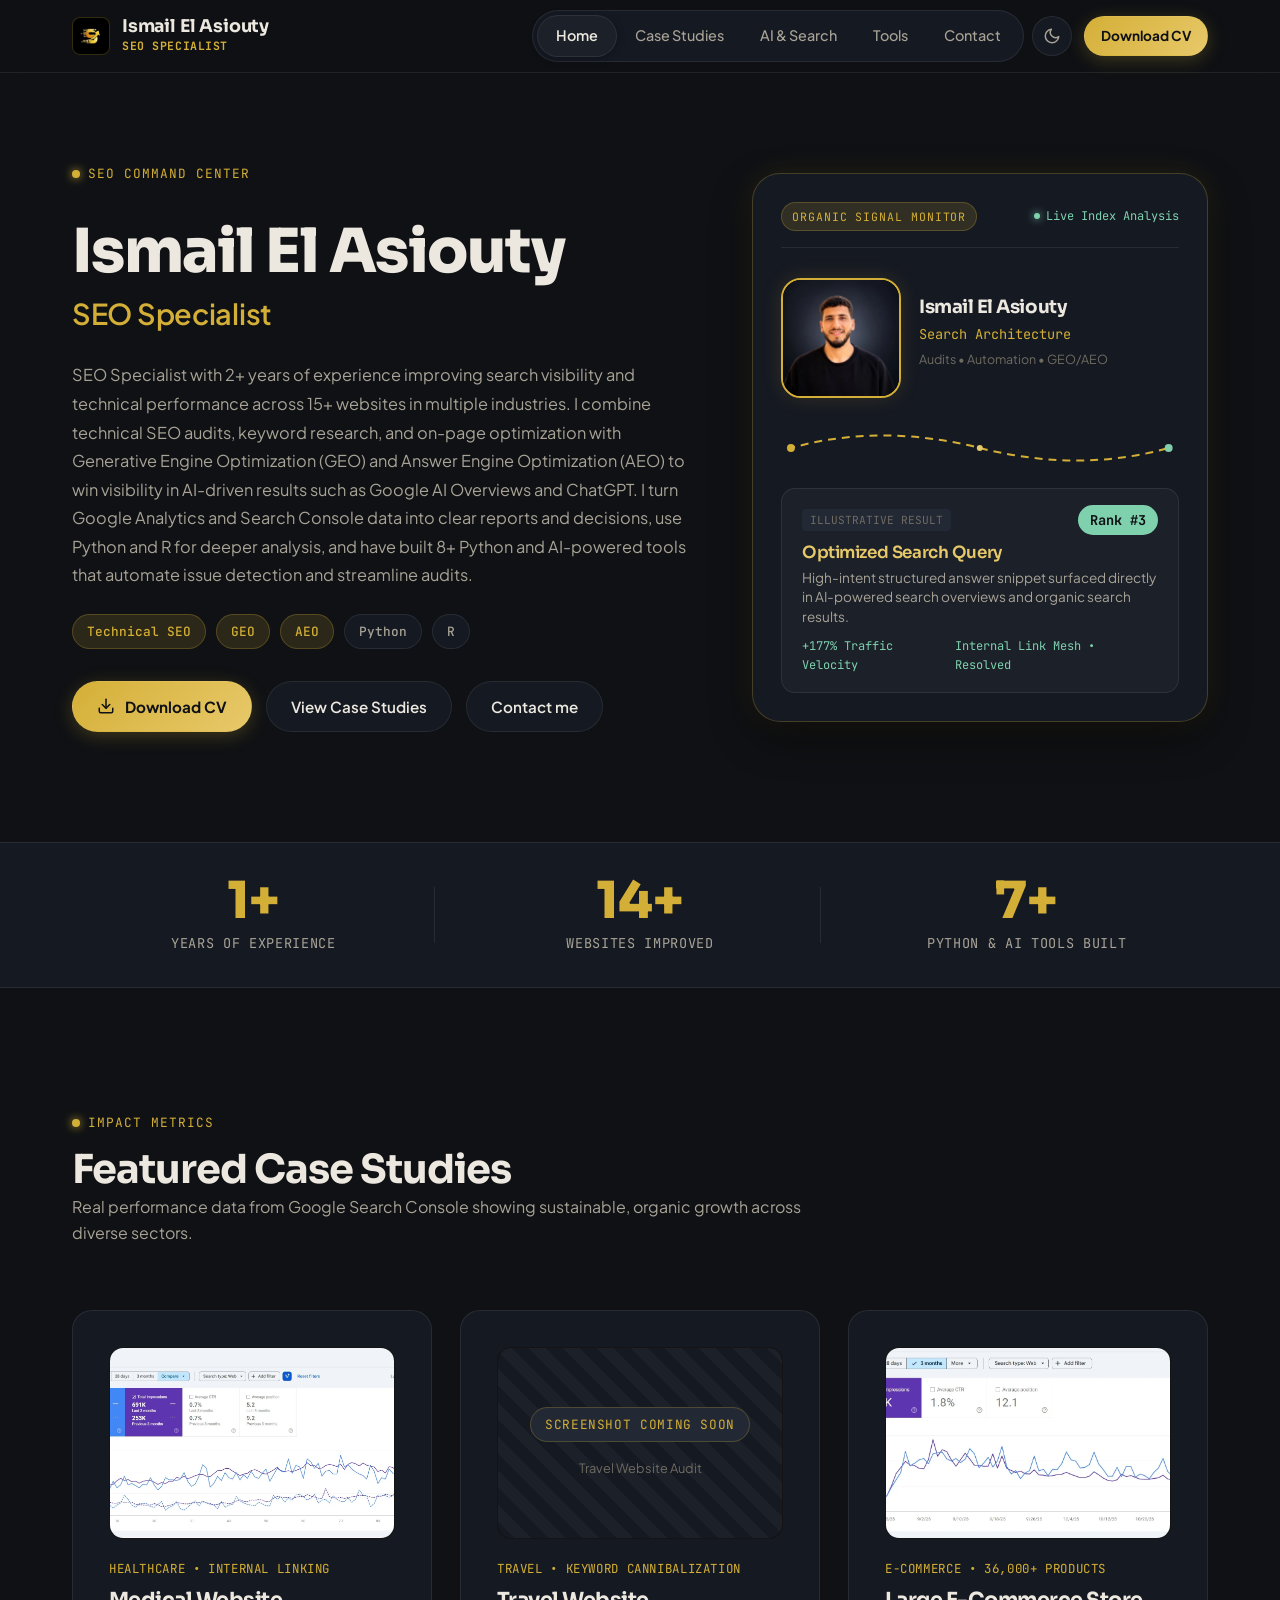
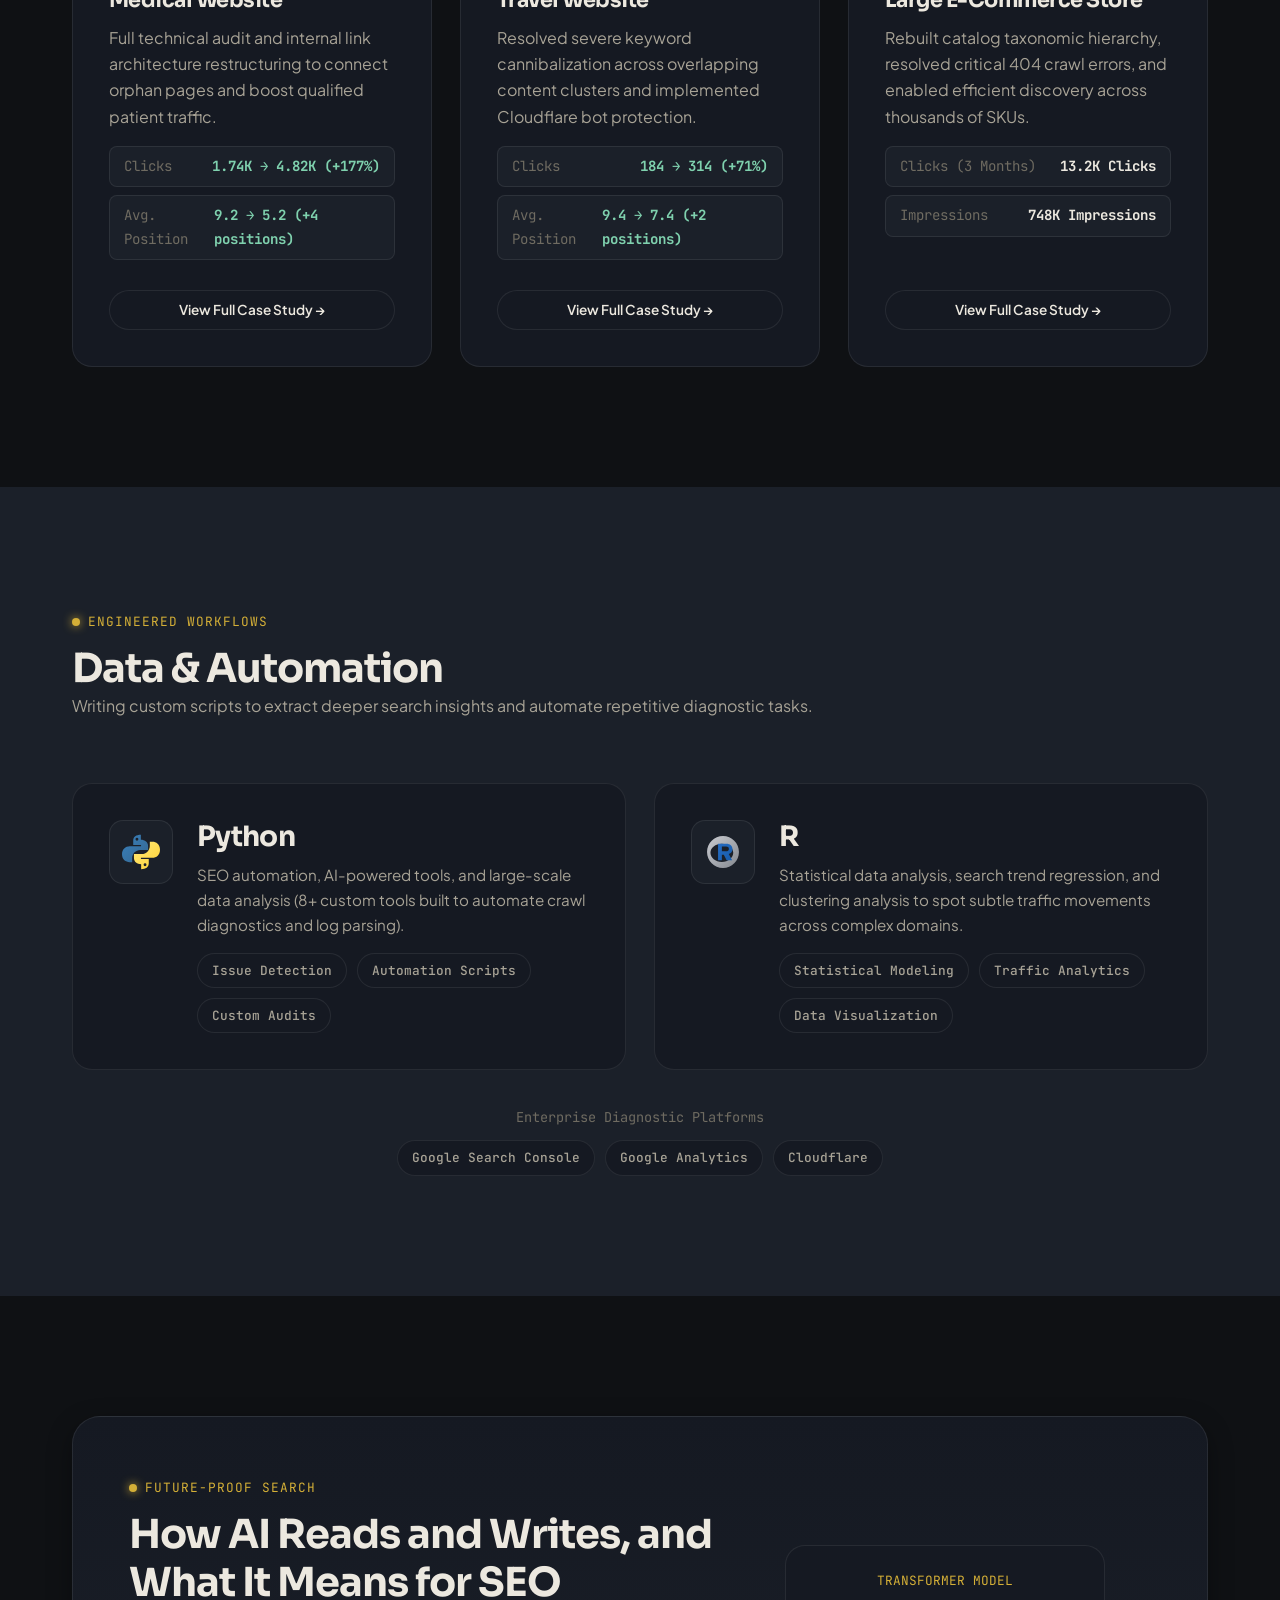
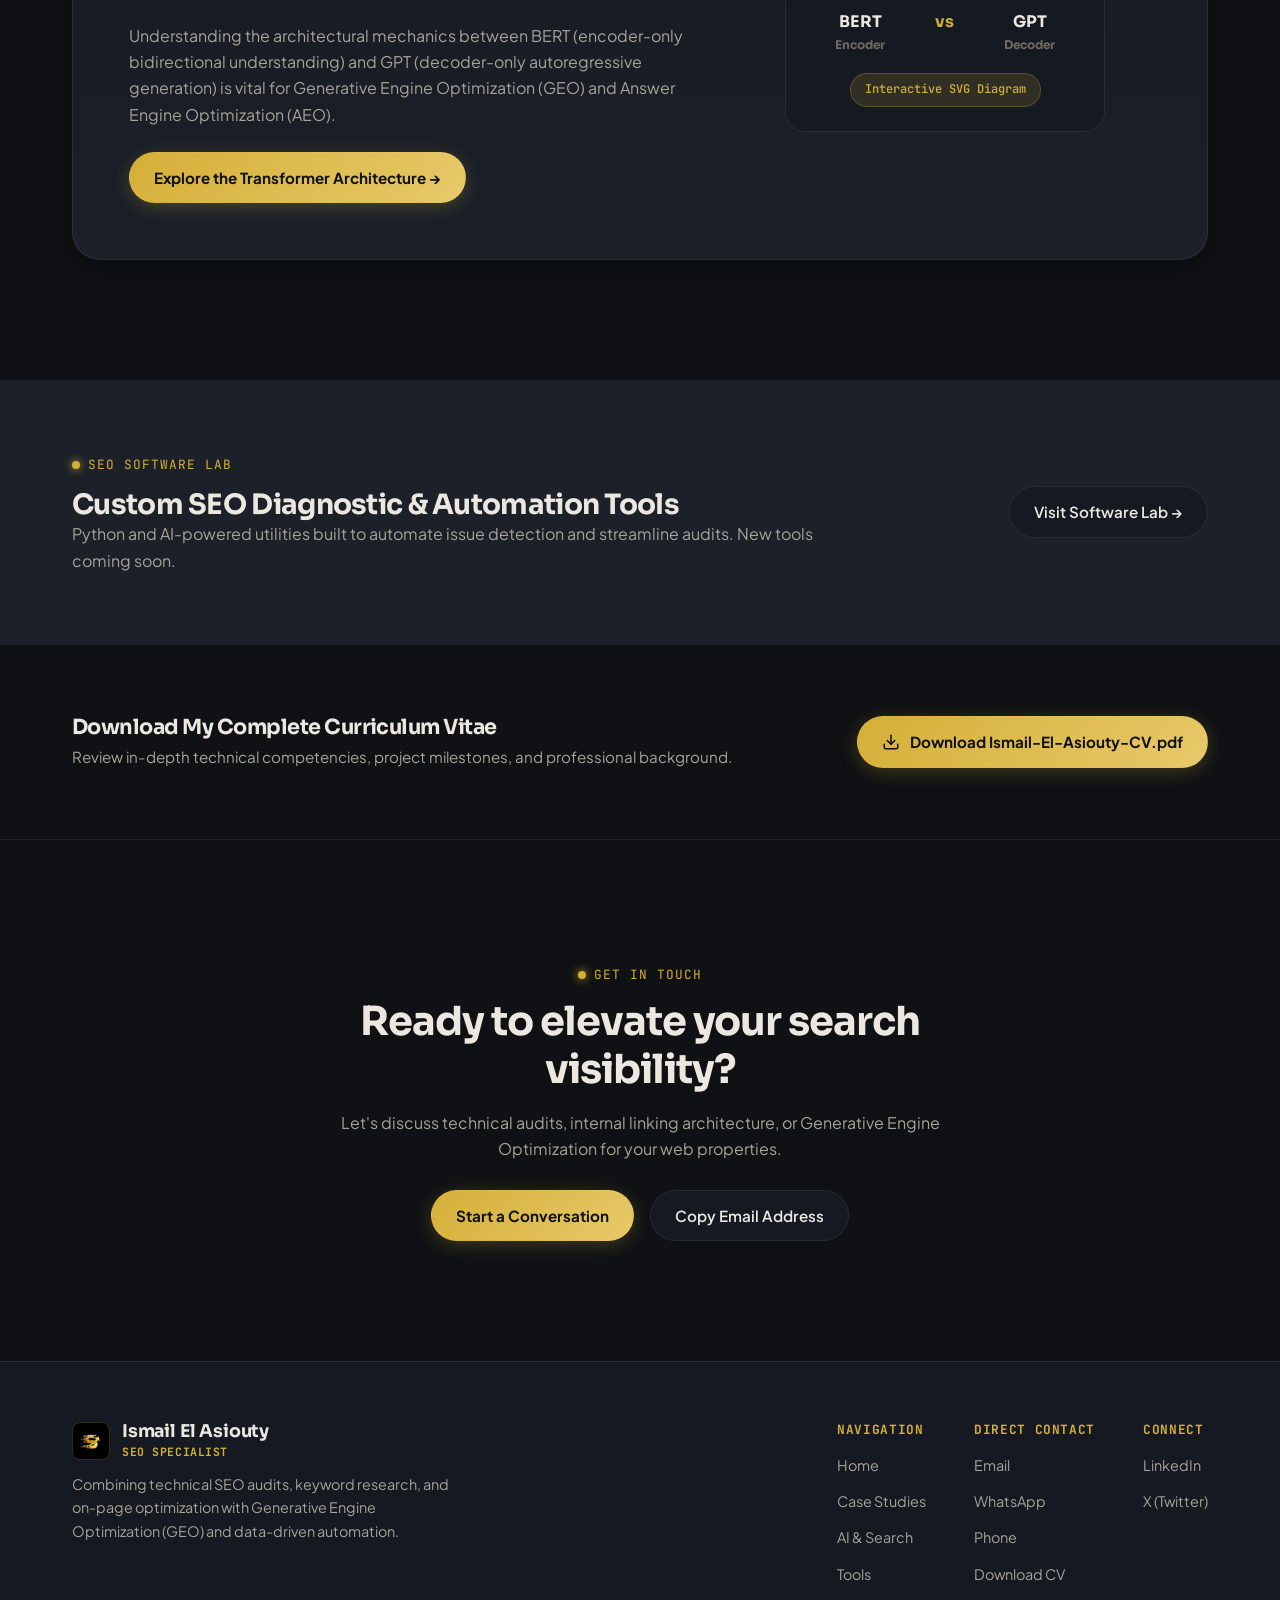
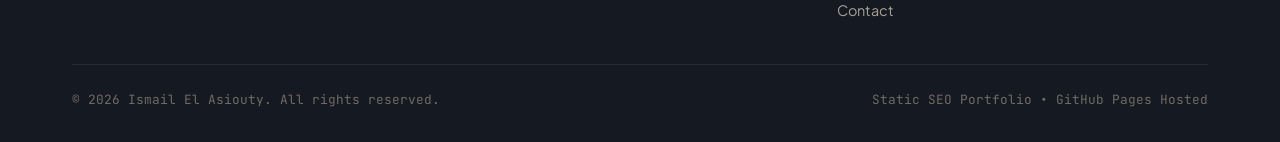
==== index.html @ 9f677b9c "feat: complete initial build of Ismail El Asiouty SEO portfolio" ====
<!DOCTYPE html>
<html lang="en">
<head>
  <meta charset="UTF-8">
  <meta name="viewport" content="width=device-width, initial-scale=1.0">
  <title>Ismail El Asiouty | SEO Specialist &amp; Technical Search</title>
  <meta name="description" content="SEO Specialist with 2+ years improving search visibility across 15+ websites. Technical SEO, GEO &amp; AEO, and Python-powered SEO tools.">
  <link rel="canonical" href="https://YOUR-USERNAME.github.io/YOUR-REPO/">

  <!-- Open Graph / Facebook -->
  <meta property="og:type" content="website">
  <meta property="og:url" content="https://YOUR-USERNAME.github.io/YOUR-REPO/">
  <meta property="og:title" content="Ismail El Asiouty | SEO Specialist">
  <meta property="og:description" content="SEO Specialist with 2+ years improving search visibility across 15+ websites. Technical SEO, GEO &amp; AEO, and Python-powered SEO tools.">
  <meta property="og:image" content="assets/images/og-image.jpg">

  <!-- Twitter Card -->
  <meta name="twitter:card" content="summary_large_image">
  <meta name="twitter:url" content="https://YOUR-USERNAME.github.io/YOUR-REPO/">
  <meta name="twitter:title" content="Ismail El Asiouty | SEO Specialist">
  <meta name="twitter:description" content="SEO Specialist with 2+ years improving search visibility across 15+ websites. Technical SEO, GEO &amp; AEO, and Python-powered SEO tools.">
  <meta name="twitter:image" content="assets/images/og-image.jpg">

  <!-- Favicons -->
  <link rel="icon" type="image/x-icon" href="assets/images/favicon.ico">
  <link rel="icon" type="image/png" sizes="32x32" href="assets/images/favicon-32x32.png">
  <link rel="apple-touch-icon" sizes="180x180" href="assets/images/apple-touch-icon.png">
  <meta name="theme-color" content="#0F1114">

  <!-- Preconnect & Fonts -->
  <link rel="preconnect" href="https://fonts.googleapis.com">
  <link rel="preconnect" href="https://fonts.gstatic.com" crossorigin>
  <link href="https://fonts.googleapis.com/css2?family=JetBrains+Mono:wght@400;500;700&family=Plus+Jakarta+Sans:wght@400;500;600;700&family=Sora:wght@600;700;800&display=swap" rel="stylesheet">

  <!-- Stylesheet -->
  <link rel="stylesheet" href="assets/css/main.css">

  <!-- JSON-LD Structured Data: Person & WebSite -->
  <script type="application/ld+json">
  {
    "@context": "https://schema.org",
    "@graph": [
      {
        "@type": "Person",
        "@id": "https://YOUR-USERNAME.github.io/YOUR-REPO/#person",
        "name": "Ismail El Asiouty",
        "jobTitle": "SEO Specialist",
        "url": "https://YOUR-USERNAME.github.io/YOUR-REPO/",
        "image": "https://YOUR-USERNAME.github.io/YOUR-REPO/assets/images/ismail-el-asiouty-900.webp",
        "email": "mailto:ismailelasiouty3@gmail.com",
        "telephone": "+201014672352",
        "sameAs": [
          "https://www.linkedin.com/in/ismailelasiouty/",
          "https://x.com/ismailelasiouty"
        ],
        "knowsAbout": [
          "Technical SEO",
          "Generative Engine Optimization (GEO)",
          "Answer Engine Optimization (AEO)",
          "Search Engine Optimization",
          "Python",
          "R",
          "Data Analysis"
        ]
      },
      {
        "@type": "WebSite",
        "@id": "https://YOUR-USERNAME.github.io/YOUR-REPO/#website",
        "url": "https://YOUR-USERNAME.github.io/YOUR-REPO/",
        "name": "Ismail El Asiouty | SEO Specialist Portfolio",
        "publisher": {
          "@id": "https://YOUR-USERNAME.github.io/YOUR-REPO/#person"
        },
        "inLanguage": "en-US"
      }
    ]
  }
  </script>
</head>
<body>
  <!-- Accessible Skip Link -->
  <a href="#main-content" class="skip-link">Skip to main content</a>

  <!-- Header & Navigation -->
  <header class="site-header">
    <div class="scroll-progress" aria-hidden="true"></div>
    <div class="container">
      <nav class="nav-wrap" aria-label="Main Navigation">
        <a href="index.html" class="brand" aria-label="Ismail El Asiouty Home">
          <img src="assets/images/logo-transparent.png" alt="Ismail El Asiouty Emblem Logo" class="brand-logo" width="38" height="38">
          <div class="brand-text">
            <span class="brand-name">Ismail El Asiouty</span>
            <span class="brand-role">SEO Specialist</span>
          </div>
        </a>

        <div class="nav-desktop">
          <ul class="nav-links">
            <li><a href="index.html" class="nav-link active" aria-current="page">Home</a></li>
            <li><a href="case-studies.html" class="nav-link">Case Studies</a></li>
            <li><a href="ai-search.html" class="nav-link">AI &amp; Search</a></li>
            <li><a href="tools.html" class="nav-link">Tools</a></li>
            <li><a href="contact.html" class="nav-link">Contact</a></li>
          </ul>

          <div class="nav-actions">
            <button type="button" class="theme-toggle" aria-label="Toggle light/dark theme">
              <svg class="icon-moon" viewBox="0 0 24 24" aria-hidden="true"><path d="M21 12.79A9 9 0 1 1 11.21 3 7 7 0 0 0 21 12.79z"></path></svg>
              <svg class="icon-sun" viewBox="0 0 24 24" aria-hidden="true"><circle cx="12" cy="12" r="5"></circle><line x1="12" y1="1" x2="12" y2="3"></line><line x1="12" y1="21" x2="12" y2="23"></line><line x1="4.22" y1="4.22" x2="5.64" y2="5.64"></line><line x1="18.36" y1="18.36" x2="19.78" y2="19.78"></line><line x1="1" y1="12" x2="3" y2="12"></line><line x1="21" y1="12" x2="23" y2="12"></line><line x1="4.22" y1="19.78" x2="5.64" y2="18.36"></line><line x1="18.36" y1="5.64" x2="19.78" y2="4.22"></line></svg>
            </button>
            <a href="assets/cv/Ismail-El-Asiouty-CV.pdf" class="btn btn-primary btn-sm" download>Download CV</a>
          </div>
        </div>

        <button type="button" class="mobile-toggle" aria-label="Open mobile menu" aria-expanded="false">
          <span></span>
        </button>
      </nav>
    </div>

    <!-- Mobile Drawer -->
    <div class="nav-mobile-drawer" aria-label="Mobile Navigation">
      <a href="index.html" class="nav-link active">Home</a>
      <a href="case-studies.html" class="nav-link">Case Studies</a>
      <a href="ai-search.html" class="nav-link">AI &amp; Search</a>
      <a href="tools.html" class="nav-link">Tools</a>
      <a href="contact.html" class="nav-link">Contact</a>
      <div style="margin-top: 16px; display: flex; flex-direction: column; gap: 12px;">
        <a href="assets/cv/Ismail-El-Asiouty-CV.pdf" class="btn btn-primary" download>Download CV</a>
        <button type="button" class="btn btn-secondary theme-toggle" style="width: 100%;">Toggle Theme</button>
      </div>
    </div>
  </header>

  <!-- Main Content -->
  <main id="main-content">
    <!-- Hero Section -->
    <section class="section hero" data-scroll-section>
      <div class="container">
        <div class="hero-grid">
          <!-- Text Content -->
          <div class="hero-content reveal">
            <div class="hero-badge-wrap">
              <span class="section-tag">SEO Command Center</span>
            </div>

            <div class="hero-title-wrap">
              <h1 class="hero-title">Ismail El Asiouty</h1>
              <span class="hero-role">SEO Specialist</span>
            </div>

            <p class="hero-intro">
              SEO Specialist with 2+ years of experience improving search visibility and technical performance across 15+ websites in multiple industries. I combine technical SEO audits, keyword research, and on-page optimization with Generative Engine Optimization (GEO) and Answer Engine Optimization (AEO) to win visibility in AI-driven results such as Google AI Overviews and ChatGPT. I turn Google Analytics and Search Console data into clear reports and decisions, use Python and R for deeper analysis, and have built 8+ Python and AI-powered tools that automate issue detection and streamline audits.
            </p>

            <div class="chip-group" aria-label="Specialties">
              <span class="chip chip-gold">Technical SEO</span>
              <span class="chip chip-gold">GEO</span>
              <span class="chip chip-gold">AEO</span>
              <span class="chip">Python</span>
              <span class="chip">R</span>
            </div>

            <div class="hero-actions">
              <a href="assets/cv/Ismail-El-Asiouty-CV.pdf" class="btn btn-primary" download>
                <svg width="18" height="18" viewBox="0 0 24 24" fill="none" stroke="currentColor" stroke-width="2" stroke-linecap="round" stroke-linejoin="round" aria-hidden="true"><path d="M21 15v4a2 2 0 0 1-2 2H5a2 2 0 0 1-2-2v-4"></path><polyline points="7 10 12 15 17 10"></polyline><line x1="12" y1="15" x2="12" y2="3"></line></svg>
                Download CV
              </a>
              <a href="case-studies.html" class="btn btn-secondary">View Case Studies</a>
              <a href="contact.html" class="btn btn-secondary">Contact me</a>
            </div>
          </div>

          <!-- Hero Command Center Visual -->
          <div class="hero-visual reveal" style="transition-delay: 0.15s;">
            <div class="hero-card">
              <div class="hero-card-header">
                <span class="hero-card-tag">Organic Signal Monitor</span>
                <span class="hero-card-live">Live Index Analysis</span>
              </div>

              <!-- Top Profile Bar inside Card -->
              <div style="display: flex; align-items: center; gap: 18px; margin-bottom: 20px;">
                <div class="hero-portrait-frame">
                  <img src="assets/images/ismail-el-asiouty-480.webp" srcset="assets/images/ismail-el-asiouty-480.webp 480w, assets/images/ismail-el-asiouty-900.webp 900w" sizes="(max-width: 480px) 120px, 120px" alt="Portrait of Ismail El Asiouty" width="480" height="480" fetchpriority="high">
                </div>
                <div>
                  <h2 style="font-size: 1.15rem; margin-bottom: 4px;">Ismail El Asiouty</h2>
                  <p style="font-size: 0.85rem; color: var(--gold); margin: 0; font-family: var(--font-mono);">Search Architecture</p>
                  <p style="font-size: 0.78rem; color: var(--text-3); margin-top: 4px;">Audits &bull; Automation &bull; GEO/AEO</p>
                </div>
              </div>

              <!-- Signal Path SVG -->
              <div class="signal-path-wrap" aria-hidden="true">
                <svg class="signal-svg" viewBox="0 0 400 60" preserveAspectRatio="none">
                  <path id="hero-signal-line" class="signal-line" d="M 10 30 Q 100 5, 200 30 T 390 30"/>
                  <circle cx="10" cy="30" r="4" fill="var(--gold)"/>
                  <circle cx="200" cy="30" r="3" fill="var(--gold-light)"/>
                  <circle cx="390" cy="30" r="4" fill="var(--green)"/>
                </svg>
              </div>

              <!-- Illustrative Search Result Card (Strictly Fictional / No Google Branding) -->
              <div class="illustrative-card">
                <div class="illustrative-card-head">
                  <span class="illustrative-badge">Illustrative Result</span>
                  <span id="hero-rank-badge" class="rank-badge">Rank #9</span>
                </div>
                <h3 class="illustrative-title">Optimized Search Query</h3>
                <p class="illustrative-snippet">
                  High-intent structured answer snippet surfaced directly in AI-powered search overviews and organic search results.
                </p>
                <div style="margin-top: 10px; display: flex; align-items: center; justify-content: space-between; font-family: var(--font-mono); font-size: 0.75rem; color: var(--green);">
                  <span>+177% Traffic Velocity</span>
                  <span>Internal Link Mesh &bull; Resolved</span>
                </div>
              </div>
            </div>
          </div>
        </div>
      </div>
    </section>

    <!-- Proof Strip (Count-Up Numbers) -->
    <section class="proof-strip" aria-label="Verified Track Record">
      <div class="container">
        <div class="proof-grid">
          <div class="proof-item">
            <span class="proof-number" data-counter="2" data-suffix="+">2+</span>
            <span class="proof-label">Years of experience</span>
          </div>
          <div class="proof-item">
            <span class="proof-number" data-counter="15" data-suffix="+">15+</span>
            <span class="proof-label">Websites improved</span>
          </div>
          <div class="proof-item">
            <span class="proof-number" data-counter="8" data-suffix="+">8+</span>
            <span class="proof-label">Python &amp; AI tools built</span>
          </div>
        </div>
      </div>
    </section>

    <!-- Featured Results Section -->
    <section class="section">
      <div class="container">
        <div class="section-head reveal">
          <span class="section-tag">Impact Metrics</span>
          <h2>Featured Case Studies</h2>
          <p>Real performance data from Google Search Console showing sustainable, organic growth across diverse sectors.</p>
        </div>

        <div class="results-grid reveal-stagger">
          <!-- Case 1: Medical -->
          <article class="card result-card">
            <div class="result-card-thumb">
              <img src="assets/images/case-1-medical-main.webp" alt="Google Search Console report for Medical website" width="1518" height="746" loading="lazy">
            </div>
            <span class="result-card-meta">Healthcare &bull; Internal Linking</span>
            <h3>Medical Website</h3>
            <p>Full technical audit and internal link architecture restructuring to connect orphan pages and boost qualified patient traffic.</p>
            <div class="metric-badge-group">
              <div class="metric-pill">
                <span class="metric-label">Clicks</span>
                <span class="metric-val metric-improved">1.74K &rarr; 4.82K (+177%)</span>
              </div>
              <div class="metric-pill">
                <span class="metric-label">Avg. Position</span>
                <span class="metric-val metric-improved">9.2 &rarr; 5.2 (+4 positions)</span>
              </div>
            </div>
            <div style="margin-top: auto; padding-top: 14px;">
              <a href="case-studies.html#case-1" class="btn btn-secondary btn-sm" style="width: 100%;">View Full Case Study &rarr;</a>
            </div>
          </article>

          <!-- Case 2: Travel -->
          <article class="card result-card">
            <div class="result-card-thumb">
              <div class="browser-placeholder" style="min-height: 190px; padding: 20px;">
                <span class="browser-placeholder-badge">Screenshot coming soon</span>
                <span style="font-size: 0.8rem; color: var(--text-3);">Travel Website Audit</span>
              </div>
            </div>
            <span class="result-card-meta">Travel &bull; Keyword Cannibalization</span>
            <h3>Travel Website</h3>
            <p>Resolved severe keyword cannibalization across overlapping content clusters and implemented Cloudflare bot protection.</p>
            <div class="metric-badge-group">
              <div class="metric-pill">
                <span class="metric-label">Clicks</span>
                <span class="metric-val metric-improved">184 &rarr; 314 (+71%)</span>
              </div>
              <div class="metric-pill">
                <span class="metric-label">Avg. Position</span>
                <span class="metric-val metric-improved">9.4 &rarr; 7.4 (+2 positions)</span>
              </div>
            </div>
            <div style="margin-top: auto; padding-top: 14px;">
              <a href="case-studies.html#case-2" class="btn btn-secondary btn-sm" style="width: 100%;">View Full Case Study &rarr;</a>
            </div>
          </article>

          <!-- Case 3: E-commerce -->
          <article class="card result-card">
            <div class="result-card-thumb">
              <img src="assets/images/case-3-ecommerce-main.webp" alt="Google Search Console report for E-commerce store" width="1569" height="628" loading="lazy">
            </div>
            <span class="result-card-meta">E-Commerce &bull; 36,000+ Products</span>
            <h3>Large E-Commerce Store</h3>
            <p>Rebuilt catalog taxonomic hierarchy, resolved critical 404 crawl errors, and enabled efficient discovery across thousands of SKUs.</p>
            <div class="metric-badge-group">
              <div class="metric-pill">
                <span class="metric-label">Clicks (3 Months)</span>
                <span class="metric-val">13.2K Clicks</span>
              </div>
              <div class="metric-pill">
                <span class="metric-label">Impressions</span>
                <span class="metric-val">748K Impressions</span>
              </div>
            </div>
            <div style="margin-top: auto; padding-top: 14px;">
              <a href="case-studies.html#case-3" class="btn btn-secondary btn-sm" style="width: 100%;">View Full Case Study &rarr;</a>
            </div>
          </article>
        </div>
      </div>
    </section>

    <!-- Data & Automation Section (Python & R) -->
    <section class="section" style="background: var(--surface-2);">
      <div class="container">
        <div class="section-head reveal">
          <span class="section-tag">Engineered Workflows</span>
          <h2>Data &amp; Automation</h2>
          <p>Writing custom scripts to extract deeper search insights and automate repetitive diagnostic tasks.</p>
        </div>

        <div class="automation-grid reveal-stagger">
          <!-- Python Card -->
          <div class="card tech-card">
            <div class="tech-icon-wrap">
              <img src="assets/icons/python.svg" alt="Python Logo" width="40" height="40" loading="lazy">
            </div>
            <div>
              <h3>Python</h3>
              <p>SEO automation, AI-powered tools, and large-scale data analysis (8+ custom tools built to automate crawl diagnostics and log parsing).</p>
              <div class="chip-group">
                <span class="chip">Issue Detection</span>
                <span class="chip">Automation Scripts</span>
                <span class="chip">Custom Audits</span>
              </div>
            </div>
          </div>

          <!-- R Card -->
          <div class="card tech-card">
            <div class="tech-icon-wrap">
              <img src="assets/icons/r.svg" alt="R Project Logo" width="40" height="40" loading="lazy">
            </div>
            <div>
              <h3>R</h3>
              <p>Statistical data analysis, search trend regression, and clustering analysis to spot subtle traffic movements across complex domains.</p>
              <div class="chip-group">
                <span class="chip">Statistical Modeling</span>
                <span class="chip">Traffic Analytics</span>
                <span class="chip">Data Visualization</span>
              </div>
            </div>
          </div>
        </div>

        <!-- Text-Only Tool Chips (Strictly Text, No Third-Party Logos) -->
        <div style="margin-top: 36px; text-align: center;" class="reveal">
          <p style="font-family: var(--font-mono); font-size: 0.85rem; color: var(--text-3); margin-bottom: 12px; margin-left: auto; margin-right: auto;">
            Enterprise Diagnostic Platforms
          </p>
          <div class="chip-group" style="justify-content: center;">
            <span class="chip">Google Search Console</span>
            <span class="chip">Google Analytics</span>
            <span class="chip">Cloudflare</span>
          </div>
        </div>
      </div>
    </section>

    <!-- AI & Search Teaser -->
    <section class="section">
      <div class="container">
        <div class="card card-command reveal" style="padding: clamp(32px, 5vw, 56px);">
          <div class="grid-12" style="align-items: center;">
            <div style="grid-column: span 7;">
              <span class="section-tag">Future-Proof Search</span>
              <h2>How AI Reads and Writes, and What It Means for SEO</h2>
              <p style="margin: 16px 0 24px;">
                Understanding the architectural mechanics between BERT (encoder-only bidirectional understanding) and GPT (decoder-only autoregressive generation) is vital for Generative Engine Optimization (GEO) and Answer Engine Optimization (AEO).
              </p>
              <a href="ai-search.html" class="btn btn-primary">
                Explore the Transformer Architecture &rarr;
              </a>
            </div>
            <div style="grid-column: span 5; display: flex; justify-content: center;">
              <div style="width: 100%; max-width: 320px; padding: 24px; background: var(--surface); border: 1px solid var(--border); border-radius: var(--radius-lg); text-align: center;">
                <div style="font-family: var(--font-mono); font-size: 0.8rem; color: var(--gold); margin-bottom: 10px;">TRANSFORMER MODEL</div>
                <div style="display: flex; justify-content: space-around; font-weight: 700; margin: 18px 0; font-family: var(--font-heading);">
                  <span style="color: var(--text);">BERT <small style="display:block; font-size:0.75rem; color:var(--text-3);">Encoder</small></span>
                  <span style="color: var(--gold);">vs</span>
                  <span style="color: var(--text);">GPT <small style="display:block; font-size:0.75rem; color:var(--text-3);">Decoder</small></span>
                </div>
                <span class="chip chip-gold" style="font-size: 0.75rem;">Interactive SVG Diagram</span>
              </div>
            </div>
          </div>
        </div>
      </div>
    </section>

    <!-- Tools Lab Teaser -->
    <section class="section-tight" style="background: var(--surface-2);">
      <div class="container">
        <div style="display: flex; align-items: center; justify-content: space-between; flex-wrap: wrap; gap: 24px;" class="reveal">
          <div>
            <span class="section-tag">SEO Software Lab</span>
            <h3>Custom SEO Diagnostic &amp; Automation Tools</h3>
            <p>Python and AI-powered utilities built to automate issue detection and streamline audits. New tools coming soon.</p>
          </div>
          <a href="tools.html" class="btn btn-secondary">Visit Software Lab &rarr;</a>
        </div>
      </div>
    </section>

    <!-- Dedicated CV Download Strip -->
    <section class="section-tight" style="border-top: 1px solid var(--border); border-bottom: 1px solid var(--border);">
      <div class="container">
        <div style="display: flex; align-items: center; justify-content: space-between; flex-wrap: wrap; gap: 20px;" class="reveal">
          <div>
            <h3 style="font-size: 1.3rem;">Download My Complete Curriculum Vitae</h3>
            <p style="font-size: 0.95rem; margin-top: 4px;">Review in-depth technical competencies, project milestones, and professional background.</p>
          </div>
          <a href="assets/cv/Ismail-El-Asiouty-CV.pdf" class="btn btn-primary" download>
            <svg width="18" height="18" viewBox="0 0 24 24" fill="none" stroke="currentColor" stroke-width="2" stroke-linecap="round" stroke-linejoin="round" aria-hidden="true"><path d="M21 15v4a2 2 0 0 1-2 2H5a2 2 0 0 1-2-2v-4"></path><polyline points="7 10 12 15 17 10"></polyline><line x1="12" y1="15" x2="12" y2="3"></line></svg>
            Download Ismail-El-Asiouty-CV.pdf
          </a>
        </div>
      </div>
    </section>

    <!-- Final Contact CTA -->
    <section class="section" style="text-align: center;">
      <div class="container">
        <div class="reveal" style="max-width: 680px; margin: 0 auto;">
          <span class="section-tag">Get in Touch</span>
          <h2 style="margin-bottom: 16px;">Ready to elevate your search visibility?</h2>
          <p style="margin: 0 auto 28px;">
            Let's discuss technical audits, internal linking architecture, or Generative Engine Optimization for your web properties.
          </p>
          <div style="display: flex; justify-content: center; gap: 16px; flex-wrap: wrap;">
            <a href="contact.html" class="btn btn-primary">Start a Conversation</a>
            <button type="button" class="btn btn-secondary" data-copy="ismailelasiouty3@gmail.com">Copy Email Address</button>
          </div>
        </div>
      </div>
    </section>
  </main>

  <!-- Toast Notification -->
  <div id="toast" class="toast" role="status" aria-live="polite"></div>

  <!-- Back to Top Button -->
  <button type="button" class="back-to-top" aria-label="Back to top">
    <svg width="20" height="20" viewBox="0 0 24 24" fill="none" stroke="currentColor" stroke-width="2" stroke-linecap="round" stroke-linejoin="round" aria-hidden="true"><polyline points="18 15 12 9 6 15"></polyline></svg>
  </button>

  <!-- Footer -->
  <footer class="site-footer">
    <div class="container">
      <div class="footer-top">
        <div class="footer-brand">
          <div class="brand">
            <img src="assets/images/logo-transparent.png" alt="Logo" class="brand-logo" width="38" height="38">
            <div class="brand-text">
              <span class="brand-name">Ismail El Asiouty</span>
              <span class="brand-role">SEO Specialist</span>
            </div>
          </div>
          <p>
            Combining technical SEO audits, keyword research, and on-page optimization with Generative Engine Optimization (GEO) and data-driven automation.
          </p>
        </div>

        <div class="footer-links">
          <div class="footer-col">
            <h5>Navigation</h5>
            <ul>
              <li><a href="index.html">Home</a></li>
              <li><a href="case-studies.html">Case Studies</a></li>
              <li><a href="ai-search.html">AI &amp; Search</a></li>
              <li><a href="tools.html">Tools</a></li>
              <li><a href="contact.html">Contact</a></li>
            </ul>
          </div>

          <div class="footer-col">
            <h5>Direct Contact</h5>
            <ul>
              <li><a href="mailto:ismailelasiouty3@gmail.com">Email</a></li>
              <li><a href="https://wa.me/201014672352" target="_blank" rel="noopener">WhatsApp</a></li>
              <li><a href="tel:+201014672352">Phone</a></li>
              <li><a href="assets/cv/Ismail-El-Asiouty-CV.pdf" download>Download CV</a></li>
            </ul>
          </div>

          <div class="footer-col">
            <h5>Connect</h5>
            <ul>
              <li><a href="https://www.linkedin.com/in/ismailelasiouty/" target="_blank" rel="noopener">LinkedIn</a></li>
              <li><a href="https://x.com/ismailelasiouty" target="_blank" rel="noopener">X (Twitter)</a></li>
            </ul>
          </div>
        </div>
      </div>

      <div class="footer-bottom">
        <span>&copy; 2026 Ismail El Asiouty. All rights reserved.</span>
        <span>Static SEO Portfolio &bull; GitHub Pages Hosted</span>
      </div>
    </div>
  </footer>

  <script src="assets/js/main.js"></script>
</body>
</html>
---- assets/css/main.css ----
/* ==========================================================================
   ISMAIL EL ASIOUTY - SEO SPECIALIST PORTFOLIO
   Design System: Calm Premium Command Center
   Shared Stylesheet (Zero Frameworks, 100% Vanilla CSS)
   ========================================================================== */

/* --------------------------------------------------------------------------
   0. VIEW TRANSITIONS & RESET
   -------------------------------------------------------------------------- */
@view-transition {
  navigation: auto;
}

::view-transition-old(root),
::view-transition-new(root) {
  animation-duration: 220ms;
  animation-timing-function: cubic-bezier(0.2, 0, 0, 1);
}

::view-transition-old(site-logo),
::view-transition-new(site-logo) {
  animation-duration: 260ms;
}

*, *::before, *::after {
  box-sizing: border-box;
  margin: 0;
  padding: 0;
}

html {
  scroll-behavior: smooth;
  -webkit-text-size-adjust: 100%;
  font-size: 16px;
  background-color: var(--bg);
  color: var(--text);
}

/* --------------------------------------------------------------------------
   1. DESIGN TOKENS
   -------------------------------------------------------------------------- */
:root {
  /* Dark Theme (Default) */
  --bg: #0F1114;
  --surface: #151922;
  --surface-2: #1B2029;
  --surface-elevated: #222834;
  --border: rgba(255, 255, 255, 0.08);
  --border-focus: rgba(212, 175, 55, 0.5);
  
  --text: #ECE8DF;
  --text-2: #A8A396;
  --text-3: #6F6B61;
  
  --gold: #D4AF37;
  --gold-light: #E8C96A;
  --gold-deep: #9A7B1E;
  --gold-glow: rgba(212, 175, 55, 0.15);
  --gold-border: rgba(212, 175, 55, 0.25);
  
  --green: #7FD1AE;
  --green-glow: rgba(127, 209, 174, 0.15);
  
  --font-heading: 'Sora', -apple-system, BlinkMacSystemFont, "Segoe UI", Roboto, sans-serif;
  --font-body: 'Plus Jakarta Sans', -apple-system, BlinkMacSystemFont, "Segoe UI", Roboto, sans-serif;
  --font-mono: 'JetBrains Mono', monospace;

  --radius-sm: 8px;
  --radius-md: 14px;
  --radius-lg: 20px;
  --radius-xl: 28px;
  
  --shadow-sm: 0 2px 8px rgba(0, 0, 0, 0.25);
  --shadow-md: 0 8px 24px rgba(0, 0, 0, 0.35);
  --shadow-lg: 0 16px 40px rgba(0, 0, 0, 0.45);
  --shadow-glow: 0 0 30px rgba(212, 175, 55, 0.12);
  
  --max-w: 1200px;
  --transition-fast: 150ms cubic-bezier(0.2, 0, 0, 1);
  --transition-normal: 250ms cubic-bezier(0.2, 0, 0, 1);
  --transition-slow: 400ms cubic-bezier(0.2, 0, 0, 1);
}

/* Warm Light Theme */
[data-theme="light"] {
  --bg: #F6F3EC;
  --surface: #FFFFFF;
  --surface-2: #EFEBE0;
  --surface-elevated: #E5E0D2;
  --border: rgba(0, 0, 0, 0.08);
  --border-focus: rgba(154, 123, 30, 0.6);
  
  --text: #1A1A1A;
  --text-2: #4A4740;
  --text-3: #78746B;
  
  --gold: #9A7B1E;
  --gold-light: #796014;
  --gold-deep: #5E4A0D;
  --gold-glow: rgba(154, 123, 30, 0.12);
  --gold-border: rgba(154, 123, 30, 0.3);
  
  --green: #2E825D;
  --green-glow: rgba(46, 130, 93, 0.12);
  
  --shadow-sm: 0 2px 8px rgba(0, 0, 0, 0.06);
  --shadow-md: 0 8px 24px rgba(0, 0, 0, 0.08);
  --shadow-lg: 0 16px 40px rgba(0, 0, 0, 0.12);
  --shadow-glow: 0 0 25px rgba(154, 123, 30, 0.1);
}

/* --------------------------------------------------------------------------
   2. TYPOGRAPHY & BASE ELEMENTS
   -------------------------------------------------------------------------- */
body {
  font-family: var(--font-body);
  font-weight: 400;
  line-height: 1.65;
  color: var(--text);
  background-color: var(--bg);
  min-height: 100vh;
  display: flex;
  flex-direction: column;
  overflow-x: hidden;
  position: relative;
}

h1, h2, h3, h4, h5, h6 {
  font-family: var(--font-heading);
  color: var(--text);
  letter-spacing: -0.025em;
  font-weight: 700;
  line-height: 1.2;
}

h1 { font-size: clamp(2.2rem, 5vw, 3.8rem); font-weight: 800; }
h2 { font-size: clamp(1.75rem, 3.5vw, 2.5rem); }
h3 { font-size: clamp(1.25rem, 2.2vw, 1.75rem); }
h4 { font-size: 1.15rem; }

p {
  color: var(--text-2);
  max-width: 65ch;
  font-size: clamp(1rem, 1.1vw, 1.075rem);
}

a {
  color: inherit;
  text-decoration: none;
  transition: color var(--transition-fast);
}

code, .mono {
  font-family: var(--font-mono);
  font-size: 0.9em;
}

img {
  max-width: 100%;
  height: auto;
  display: block;
}

/* --------------------------------------------------------------------------
   3. ACCESSIBILITY & FOCUS
   -------------------------------------------------------------------------- */
.skip-link {
  position: absolute;
  top: -100px;
  left: 20px;
  background: var(--gold);
  color: #000;
  padding: 10px 18px;
  font-weight: 700;
  z-index: 9999;
  border-radius: var(--radius-sm);
  transition: top var(--transition-fast);
}

.skip-link:focus {
  top: 20px;
}

:focus-visible {
  outline: 2px solid var(--gold);
  outline-offset: 3px;
}

/* --------------------------------------------------------------------------
   4. LAYOUT & GRID SYSTEM
   -------------------------------------------------------------------------- */
.container {
  width: 100%;
  max-width: var(--max-w);
  margin-left: auto;
  margin-right: auto;
  padding-left: clamp(16px, 4vw, 32px);
  padding-right: clamp(16px, 4vw, 32px);
}

.section {
  padding-top: clamp(60px, 10vw, 120px);
  padding-bottom: clamp(60px, 10vw, 120px);
  position: relative;
}

.section-tight {
  padding-top: clamp(40px, 6vw, 70px);
  padding-bottom: clamp(40px, 6vw, 70px);
}

.section-head {
  margin-bottom: clamp(36px, 6vw, 64px);
}

.section-tag {
  display: inline-flex;
  align-items: center;
  gap: 8px;
  font-family: var(--font-mono);
  font-size: 0.8rem;
  letter-spacing: 0.08em;
  text-transform: uppercase;
  color: var(--gold);
  margin-bottom: 12px;
}

.section-tag::before {
  content: "";
  display: inline-block;
  width: 8px;
  height: 8px;
  background-color: var(--gold);
  border-radius: 50%;
  box-shadow: 0 0 10px var(--gold);
}

.grid-12 {
  display: grid;
  grid-template-columns: repeat(12, 1fr);
  gap: 24px;
}

/* --------------------------------------------------------------------------
   5. HEADER & NAVIGATION
   -------------------------------------------------------------------------- */
.site-header {
  position: sticky;
  top: 0;
  z-index: 100;
  width: 100%;
  backdrop-filter: blur(14px);
  -webkit-backdrop-filter: blur(14px);
  background: rgba(15, 17, 20, 0.85);
  border-bottom: 1px solid var(--border);
  transition: background-color var(--transition-normal), border-color var(--transition-normal);
}

[data-theme="light"] .site-header {
  background: rgba(246, 243, 236, 0.88);
}

.scroll-progress {
  position: absolute;
  top: 0;
  left: 0;
  height: 2.5px;
  width: 0%;
  background: linear-gradient(90deg, var(--gold), var(--gold-light));
  z-index: 101;
  transition: width 50ms linear;
}

.nav-wrap {
  display: flex;
  align-items: center;
  justify-content: space-between;
  height: 72px;
}

.brand {
  display: flex;
  align-items: center;
  gap: 12px;
  font-family: var(--font-heading);
  font-weight: 700;
  font-size: 1.1rem;
  color: var(--text);
  view-transition-name: site-logo;
}

.brand-logo {
  width: 38px;
  height: 38px;
  border-radius: 8px;
  object-fit: contain;
  background: #000;
  padding: 4px;
  border: 1px solid var(--gold-border);
  transition: transform var(--transition-fast), box-shadow var(--transition-fast);
}

.brand:hover .brand-logo {
  transform: scale(1.05);
  box-shadow: 0 0 12px var(--gold-glow);
}

.brand-text {
  display: flex;
  flex-direction: column;
}

.brand-name {
  line-height: 1.1;
  font-weight: 700;
  letter-spacing: -0.01em;
}

.brand-role {
  font-size: 0.72rem;
  color: var(--gold);
  font-family: var(--font-mono);
  text-transform: uppercase;
  letter-spacing: 0.05em;
}

.nav-desktop {
  display: flex;
  align-items: center;
  gap: 8px;
}

.nav-links {
  display: flex;
  align-items: center;
  list-style: none;
  background: var(--surface);
  border: 1px solid var(--border);
  padding: 4px;
  border-radius: 999px;
  position: relative;
}

.nav-link {
  display: block;
  padding: 8px 18px;
  font-size: 0.9rem;
  font-weight: 500;
  color: var(--text-2);
  border-radius: 999px;
  transition: color var(--transition-fast);
  position: relative;
  z-index: 1;
}

.nav-link:hover {
  color: var(--text);
}

.nav-link.active {
  color: var(--text);
  font-weight: 600;
  background: var(--surface-2);
  box-shadow: var(--shadow-sm);
  border: 1px solid var(--border);
}

[data-theme="light"] .nav-link.active {
  background: #fff;
}

.nav-actions {
  display: flex;
  align-items: center;
  gap: 12px;
}

/* Theme Toggle Button */
.theme-toggle {
  background: var(--surface);
  border: 1px solid var(--border);
  color: var(--text-2);
  width: 40px;
  height: 40px;
  border-radius: 50%;
  display: flex;
  align-items: center;
  justify-content: center;
  cursor: pointer;
  transition: all var(--transition-fast);
}

.theme-toggle:hover {
  color: var(--gold);
  border-color: var(--gold-border);
}

.theme-toggle svg {
  width: 18px;
  height: 18px;
  fill: none;
  stroke: currentColor;
  stroke-width: 2;
  stroke-linecap: round;
  stroke-linejoin: round;
}

.theme-toggle .icon-moon { display: block; }
.theme-toggle .icon-sun { display: none; }
[data-theme="light"] .theme-toggle .icon-moon { display: none; }
[data-theme="light"] .theme-toggle .icon-sun { display: block; }

/* Mobile Menu Toggle */
.mobile-toggle {
  display: none;
  background: var(--surface);
  border: 1px solid var(--border);
  color: var(--text);
  width: 42px;
  height: 42px;
  border-radius: var(--radius-sm);
  align-items: center;
  justify-content: center;
  cursor: pointer;
}

.mobile-toggle span {
  display: block;
  width: 20px;
  height: 2px;
  background-color: var(--text);
  position: relative;
  transition: background-color var(--transition-fast);
}

.mobile-toggle span::before,
.mobile-toggle span::after {
  content: "";
  position: absolute;
  width: 20px;
  height: 2px;
  background-color: var(--text);
  transition: transform var(--transition-fast);
}

.mobile-toggle span::before { top: -6px; }
.mobile-toggle span::after { bottom: -6px; }

.mobile-toggle[aria-expanded="true"] span {
  background-color: transparent;
}
.mobile-toggle[aria-expanded="true"] span::before {
  transform: translateY(6px) rotate(45deg);
}
.mobile-toggle[aria-expanded="true"] span::after {
  transform: translateY(-6px) rotate(-45deg);
}

/* Mobile Nav Drawer */
.nav-mobile-drawer {
  display: none;
  position: fixed;
  top: 72px;
  left: 0;
  width: 100%;
  height: calc(100vh - 72px);
  background: var(--bg);
  border-top: 1px solid var(--border);
  padding: 32px 24px;
  flex-direction: column;
  gap: 20px;
  overflow-y: auto;
  z-index: 99;
}

.nav-mobile-drawer.open {
  display: flex;
}

.nav-mobile-drawer .nav-link {
  font-size: 1.15rem;
  padding: 12px 16px;
  border-radius: var(--radius-sm);
}

.nav-mobile-drawer .nav-link.active {
  background: var(--surface);
}

/* --------------------------------------------------------------------------
   6. BUTTONS & CHIPS
   -------------------------------------------------------------------------- */
.btn {
  display: inline-flex;
  align-items: center;
  justify-content: center;
  gap: 10px;
  padding: 12px 24px;
  font-family: var(--font-body);
  font-size: 0.95rem;
  font-weight: 600;
  border-radius: 999px;
  cursor: pointer;
  transition: all var(--transition-fast);
  text-decoration: none;
  border: 1px solid transparent;
  white-space: nowrap;
  position: relative;
  overflow: hidden;
}

.btn-primary {
  background: linear-gradient(135deg, var(--gold), var(--gold-light));
  color: #0F1114;
  font-weight: 700;
  box-shadow: 0 4px 18px rgba(212, 175, 55, 0.25);
}

.btn-primary:hover {
  transform: translateY(-2px);
  box-shadow: 0 6px 24px rgba(212, 175, 55, 0.4);
  color: #0F1114;
}

.btn-primary::after {
  content: "";
  position: absolute;
  top: 0;
  left: -100%;
  width: 100%;
  height: 100%;
  background: linear-gradient(90deg, transparent, rgba(255, 255, 255, 0.4), transparent);
  transition: left 0.6s ease;
}

.btn-primary:hover::after {
  left: 100%;
}

.btn-secondary {
  background: var(--surface);
  color: var(--text);
  border: 1px solid var(--border);
}

.btn-secondary:hover {
  background: var(--surface-2);
  border-color: var(--gold-border);
  color: var(--gold);
  transform: translateY(-2px);
}

.btn-sm {
  padding: 8px 16px;
  font-size: 0.85rem;
}

.chip-group {
  display: flex;
  flex-wrap: wrap;
  gap: 10px;
}

.chip {
  display: inline-flex;
  align-items: center;
  gap: 6px;
  font-family: var(--font-mono);
  font-size: 0.8rem;
  font-weight: 500;
  padding: 6px 14px;
  border-radius: 999px;
  background: var(--surface);
  border: 1px solid var(--border);
  color: var(--text-2);
}

.chip-gold {
  border-color: var(--gold-border);
  color: var(--gold);
  background: var(--gold-glow);
}

/* --------------------------------------------------------------------------
   7. CARDS & COMMAND CENTER SURFACES
   -------------------------------------------------------------------------- */
.card {
  background: var(--surface);
  border: 1px solid var(--border);
  border-radius: var(--radius-lg);
  padding: clamp(24px, 3vw, 36px);
  position: relative;
  transition: transform var(--transition-normal), border-color var(--transition-normal), box-shadow var(--transition-normal);
}

.card:hover {
  border-color: var(--gold-border);
  box-shadow: var(--shadow-md);
}

.card-command {
  background: linear-gradient(180deg, var(--surface) 0%, var(--surface-2) 100%);
  border: 1px solid var(--border);
  border-radius: var(--radius-xl);
  overflow: hidden;
  box-shadow: var(--shadow-md);
}

/* --------------------------------------------------------------------------
   8. BROWSER WINDOW MOCKUP FRAME
   -------------------------------------------------------------------------- */
.browser-frame {
  background: var(--surface-2);
  border: 1px solid var(--border);
  border-radius: var(--radius-md);
  overflow: hidden;
  box-shadow: var(--shadow-lg);
  transition: transform var(--transition-normal), box-shadow var(--transition-normal);
}

.browser-header {
  height: 38px;
  background: var(--surface);
  border-bottom: 1px solid var(--border);
  display: flex;
  align-items: center;
  padding: 0 16px;
  gap: 12px;
}

.browser-dots {
  display: flex;
  align-items: center;
  gap: 6px;
}

.browser-dots span {
  width: 10px;
  height: 10px;
  border-radius: 50%;
  display: inline-block;
}

.browser-dots span:nth-child(1) { background-color: #FF5F56; }
.browser-dots span:nth-child(2) { background-color: #FFBD2E; }
.browser-dots span:nth-child(3) { background-color: #27C93F; }

.browser-url {
  font-family: var(--font-mono);
  font-size: 0.72rem;
  color: var(--text-3);
  background: var(--bg);
  padding: 3px 14px;
  border-radius: 999px;
  border: 1px solid var(--border);
  display: inline-flex;
  align-items: center;
  gap: 6px;
  max-width: 320px;
  white-space: nowrap;
  overflow: hidden;
  text-overflow: ellipsis;
}

.browser-body {
  position: relative;
  background: #000;
  cursor: zoom-in;
  overflow: hidden;
}

.browser-body img {
  width: 100%;
  height: auto;
  display: block;
  transition: transform 0.4s cubic-bezier(0.2, 0, 0, 1);
}

.browser-frame:hover .browser-body img {
  transform: scale(1.02);
}

/* Placeholder for missing screenshot */
.browser-placeholder {
  min-height: 380px;
  display: flex;
  flex-direction: column;
  align-items: center;
  justify-content: center;
  gap: 16px;
  padding: 40px 24px;
  background: repeating-linear-gradient(
    45deg,
    var(--surface),
    var(--surface) 12px,
    var(--surface-2) 12px,
    var(--surface-2) 24px
  );
  color: var(--text-2);
  text-align: center;
}

.browser-placeholder-badge {
  font-family: var(--font-mono);
  font-size: 0.8rem;
  padding: 6px 14px;
  background: var(--surface-elevated);
  border: 1px solid var(--gold-border);
  color: var(--gold);
  border-radius: 999px;
  text-transform: uppercase;
  letter-spacing: 0.05em;
}

/* --------------------------------------------------------------------------
   9. HERO SECTION (HOME)
   -------------------------------------------------------------------------- */
.hero {
  padding-top: clamp(40px, 8vw, 90px);
  padding-bottom: clamp(60px, 10vw, 110px);
  position: relative;
  overflow: hidden;
}

.hero-grid {
  display: grid;
  grid-template-columns: 1.15fr 0.85fr;
  gap: clamp(32px, 5vw, 64px);
  align-items: center;
}

.hero-content {
  display: flex;
  flex-direction: column;
  gap: 24px;
}

.hero-badge-wrap {
  display: flex;
  align-items: center;
  gap: 12px;
}

.hero-title {
  line-height: 1.05;
}

.hero-role {
  display: block;
  font-size: clamp(1.2rem, 2.5vw, 1.8rem);
  color: var(--gold);
  font-weight: 600;
  margin-top: 6px;
  letter-spacing: -0.01em;
}

.hero-intro {
  font-size: clamp(1.02rem, 1.2vw, 1.12rem);
  line-height: 1.75;
  color: var(--text-2);
}

.hero-actions {
  display: flex;
  flex-wrap: wrap;
  align-items: center;
  gap: 14px;
  margin-top: 8px;
}

/* Command Center Illustrative Interactive Card in Hero */
.hero-visual {
  position: relative;
  display: flex;
  flex-direction: column;
  gap: 20px;
}

.hero-card {
  position: relative;
  background: var(--surface);
  border: 1px solid var(--gold-border);
  border-radius: var(--radius-xl);
  padding: 28px;
  box-shadow: var(--shadow-lg), var(--shadow-glow);
  backdrop-filter: blur(16px);
  -webkit-backdrop-filter: blur(16px);
  overflow: hidden;
}

.hero-card-header {
  display: flex;
  align-items: center;
  justify-content: space-between;
  margin-bottom: 20px;
  padding-bottom: 16px;
  border-bottom: 1px solid var(--border);
}

.hero-card-tag {
  font-family: var(--font-mono);
  font-size: 0.72rem;
  letter-spacing: 0.08em;
  text-transform: uppercase;
  color: var(--gold);
  background: var(--gold-glow);
  padding: 4px 10px;
  border-radius: 999px;
  border: 1px solid var(--gold-border);
}

.hero-card-live {
  display: flex;
  align-items: center;
  gap: 6px;
  font-family: var(--font-mono);
  font-size: 0.75rem;
  color: var(--green);
}

.hero-card-live::before {
  content: "";
  width: 6px;
  height: 6px;
  background-color: var(--green);
  border-radius: 50%;
  box-shadow: 0 0 8px var(--green);
  animation: pulse 2s infinite;
}

@keyframes pulse {
  0%, 100% { opacity: 1; transform: scale(1); }
  50% { opacity: 0.4; transform: scale(0.85); }
}

/* Signal Path SVG */
.signal-path-wrap {
  position: relative;
  width: 100%;
  height: 60px;
  margin: 10px 0;
}

.signal-svg {
  width: 100%;
  height: 100%;
}

.signal-line {
  stroke: var(--gold);
  stroke-width: 2;
  fill: none;
  stroke-dasharray: 8 6;
  animation: signalFlow 20s linear infinite;
}

@keyframes signalFlow {
  from { stroke-dashoffset: 200; }
  to { stroke-dashoffset: 0; }
}

/* Illustrative Search Result Card (Strictly Fictional / No Google Branding) */
.illustrative-card {
  background: var(--surface-2);
  border: 1px solid var(--border);
  border-radius: var(--radius-md);
  padding: 16px 20px;
  position: relative;
  transition: all var(--transition-normal);
}

.illustrative-card-head {
  display: flex;
  align-items: center;
  justify-content: space-between;
  margin-bottom: 8px;
}

.illustrative-badge {
  font-family: var(--font-mono);
  font-size: 0.7rem;
  padding: 2px 8px;
  background: var(--surface-elevated);
  border-radius: 4px;
  color: var(--text-3);
  text-transform: uppercase;
}

.rank-badge {
  font-family: var(--font-mono);
  font-weight: 700;
  font-size: 0.85rem;
  padding: 4px 12px;
  background: var(--gold);
  color: #0F1114;
  border-radius: 999px;
  display: inline-flex;
  align-items: center;
  gap: 4px;
  transition: transform 0.6s cubic-bezier(0.34, 1.56, 0.64, 1);
}

.illustrative-title {
  font-size: 1.05rem;
  font-weight: 600;
  color: var(--gold-light);
  margin-bottom: 4px;
}

.illustrative-snippet {
  font-size: 0.85rem;
  color: var(--text-2);
  line-height: 1.45;
}

.hero-portrait-frame {
  position: relative;
  width: 120px;
  height: 120px;
  border-radius: var(--radius-lg);
  border: 2px solid var(--gold);
  box-shadow: 0 0 20px var(--gold-glow);
  overflow: hidden;
  margin-top: 10px;
  background: #000;
}

.hero-portrait-frame img {
  width: 100%;
  height: 100%;
  object-fit: cover;
}

/* --------------------------------------------------------------------------
   10. PROOF STRIP (COUNT-UP COUNTERS)
   -------------------------------------------------------------------------- */
.proof-strip {
  background: var(--surface);
  border-top: 1px solid var(--border);
  border-bottom: 1px solid var(--border);
  padding: 32px 0;
}

.proof-grid {
  display: grid;
  grid-template-columns: repeat(3, 1fr);
  gap: 24px;
  text-align: center;
}

.proof-item {
  display: flex;
  flex-direction: column;
  align-items: center;
  gap: 6px;
  position: relative;
}

.proof-item:not(:last-child)::after {
  content: "";
  position: absolute;
  right: 0;
  top: 15%;
  height: 70%;
  width: 1px;
  background: var(--border);
}

.proof-number {
  font-family: var(--font-heading);
  font-size: clamp(2.4rem, 4vw, 3.6rem);
  font-weight: 800;
  color: var(--gold);
  line-height: 1;
}

.proof-label {
  font-family: var(--font-mono);
  font-size: 0.85rem;
  color: var(--text-2);
  text-transform: uppercase;
  letter-spacing: 0.05em;
}

/* --------------------------------------------------------------------------
   11. FEATURED CASE RESULTS (HOME & CARDS)
   -------------------------------------------------------------------------- */
.results-grid {
  display: grid;
  grid-template-columns: repeat(3, 1fr);
  gap: 28px;
}

.result-card {
  display: flex;
  flex-direction: column;
  height: 100%;
}

.result-card-thumb {
  border-radius: var(--radius-md);
  overflow: hidden;
  margin-bottom: 20px;
  border: 1px solid var(--border);
  background: #000;
}

.result-card-thumb img {
  width: 100%;
  height: 190px;
  object-fit: cover;
  transition: transform var(--transition-normal);
}

.result-card:hover .result-card-thumb img {
  transform: scale(1.05);
}

.result-card-meta {
  font-family: var(--font-mono);
  font-size: 0.78rem;
  color: var(--gold);
  text-transform: uppercase;
  letter-spacing: 0.05em;
  margin-bottom: 8px;
}

.result-card h3 {
  font-size: 1.3rem;
  margin-bottom: 12px;
}

.metric-badge-group {
  display: flex;
  flex-direction: column;
  gap: 8px;
  margin: 16px 0;
}

.metric-pill {
  display: flex;
  align-items: center;
  justify-content: space-between;
  padding: 8px 14px;
  background: var(--surface-2);
  border: 1px solid var(--border);
  border-radius: var(--radius-sm);
  font-size: 0.88rem;
}

.metric-label {
  color: var(--text-3);
  font-family: var(--font-mono);
}

.metric-val {
  font-family: var(--font-mono);
  font-weight: 700;
  color: var(--text);
}

.metric-improved {
  color: var(--green) !important;
  font-weight: 700;
}

/* --------------------------------------------------------------------------
   12. DATA & AUTOMATION SECTION (PYTHON & R)
   -------------------------------------------------------------------------- */
.automation-grid {
  display: grid;
  grid-template-columns: 1fr 1fr;
  gap: 28px;
}

.tech-card {
  display: flex;
  gap: 24px;
  align-items: flex-start;
}

.tech-icon-wrap {
  width: 64px;
  height: 64px;
  flex-shrink: 0;
  background: var(--surface-2);
  border: 1px solid var(--border);
  border-radius: var(--radius-md);
  display: flex;
  align-items: center;
  justify-content: center;
  padding: 12px;
}

.tech-card h3 {
  margin-bottom: 8px;
}

.tech-card p {
  font-size: 0.95rem;
  margin-bottom: 16px;
}

/* --------------------------------------------------------------------------
   13. CASE STUDIES FULL PAGE & PROGRESS RAIL
   -------------------------------------------------------------------------- */
.case-nav-sticky {
  position: sticky;
  top: 72px;
  z-index: 50;
  background: var(--bg);
  border-bottom: 1px solid var(--border);
  padding: 12px 0;
  margin-bottom: 40px;
}

.case-nav-list {
  display: flex;
  align-items: center;
  gap: 12px;
  list-style: none;
  overflow-x: auto;
  white-space: nowrap;
}

.case-nav-btn {
  padding: 8px 18px;
  font-family: var(--font-mono);
  font-size: 0.85rem;
  border-radius: 999px;
  background: var(--surface);
  border: 1px solid var(--border);
  color: var(--text-2);
  cursor: pointer;
  transition: all var(--transition-fast);
}

.case-nav-btn:hover,
.case-nav-btn.active {
  background: var(--surface-2);
  border-color: var(--gold-border);
  color: var(--gold);
}

.case-study-block {
  margin-bottom: clamp(60px, 10vw, 120px);
  padding-bottom: clamp(40px, 6vw, 80px);
  border-bottom: 1px solid var(--border);
}

.case-study-block:last-child {
  border-bottom: none;
}

.case-header {
  margin-bottom: 32px;
}

.case-results-card {
  background: var(--surface);
  border: 1px solid var(--border);
  border-radius: var(--radius-lg);
  padding: 28px;
  margin-bottom: 36px;
}

.case-results-grid {
  display: grid;
  grid-template-columns: repeat(auto-fit, minmax(200px, 1fr));
  gap: 20px;
}

.result-metric-box {
  background: var(--surface-2);
  border: 1px solid var(--border);
  border-radius: var(--radius-md);
  padding: 18px 20px;
  display: flex;
  flex-direction: column;
  gap: 6px;
}

.result-metric-title {
  font-family: var(--font-mono);
  font-size: 0.8rem;
  color: var(--text-3);
  text-transform: uppercase;
}

.result-metric-delta {
  font-size: 1.5rem;
  font-weight: 800;
  color: var(--green);
  font-family: var(--font-heading);
}

.result-metric-detail {
  font-size: 0.85rem;
  color: var(--text-2);
}

/* Proportional Before/After Bar */
.bar-compare {
  margin-top: 14px;
}

.bar-track {
  width: 100%;
  height: 8px;
  background: var(--surface-elevated);
  border-radius: 999px;
  overflow: hidden;
  display: flex;
  margin-top: 6px;
}

.bar-fill-before {
  height: 100%;
  background: var(--text-3);
  border-radius: 999px 0 0 999px;
}

.bar-fill-after {
  height: 100%;
  background: var(--green);
  border-radius: 0 999px 999px 0;
}

/* Steps Rail */
.case-steps-rail {
  position: relative;
  padding-left: 36px;
  margin: 36px 0;
}

.case-steps-rail::before {
  content: "";
  position: absolute;
  left: 11px;
  top: 12px;
  bottom: 12px;
  width: 2px;
  background: var(--border);
}

.case-step-item {
  position: relative;
  margin-bottom: 36px;
}

.case-step-item:last-child {
  margin-bottom: 0;
}

.case-step-node {
  position: absolute;
  left: -36px;
  top: 4px;
  width: 24px;
  height: 24px;
  background: var(--surface);
  border: 2px solid var(--gold);
  border-radius: 50%;
  box-shadow: 0 0 10px var(--gold-glow);
  display: flex;
  align-items: center;
  justify-content: center;
  font-family: var(--font-mono);
  font-size: 0.7rem;
  font-weight: 700;
  color: var(--gold);
}

.case-step-item h4 {
  font-size: 1.25rem;
  margin-bottom: 10px;
}

.case-step-item ol,
.case-step-item ul {
  padding-left: 20px;
  margin-top: 12px;
  color: var(--text-2);
}

.case-step-item li {
  margin-bottom: 8px;
}

/* --------------------------------------------------------------------------
   14. EVIDENCE GALLERY & LIGHTBOX
   -------------------------------------------------------------------------- */
.gallery-filters {
  display: flex;
  flex-wrap: wrap;
  gap: 10px;
  margin-bottom: 32px;
}

.filter-btn {
  padding: 8px 18px;
  font-family: var(--font-mono);
  font-size: 0.85rem;
  border-radius: 999px;
  background: var(--surface);
  border: 1px solid var(--border);
  color: var(--text-2);
  cursor: pointer;
  transition: all var(--transition-fast);
}

.filter-btn:hover,
.filter-btn.active {
  background: var(--surface-2);
  border-color: var(--gold-border);
  color: var(--gold);
}

.evidence-grid {
  display: grid;
  grid-template-columns: repeat(2, 1fr);
  gap: 28px;
}

.evidence-figure {
  margin: 0;
  display: flex;
  flex-direction: column;
  gap: 10px;
}

.evidence-caption {
  display: flex;
  align-items: center;
  justify-content: space-between;
  font-family: var(--font-mono);
  font-size: 0.78rem;
  color: var(--text-3);
  padding: 0 6px;
}

/* Lightbox */
.lightbox {
  position: fixed;
  top: 0;
  left: 0;
  width: 100vw;
  height: 100vh;
  background: rgba(10, 12, 16, 0.95);
  backdrop-filter: blur(12px);
  -webkit-backdrop-filter: blur(12px);
  z-index: 9999;
  display: none;
  align-items: center;
  justify-content: center;
  padding: 24px;
}

.lightbox.active {
  display: flex;
}

.lightbox-content {
  position: relative;
  max-width: 92vw;
  max-height: 88vh;
  display: flex;
  flex-direction: column;
  align-items: center;
}

.lightbox-img {
  max-width: 100%;
  max-height: 80vh;
  object-fit: contain;
  border-radius: var(--radius-sm);
  box-shadow: var(--shadow-lg);
  border: 1px solid var(--border);
}

.lightbox-caption {
  margin-top: 14px;
  color: var(--text-2);
  font-family: var(--font-mono);
  font-size: 0.85rem;
  text-align: center;
}

.lightbox-btn {
  position: absolute;
  background: var(--surface);
  border: 1px solid var(--border);
  color: var(--text);
  width: 44px;
  height: 44px;
  border-radius: 50%;
  display: flex;
  align-items: center;
  justify-content: center;
  cursor: pointer;
  transition: all var(--transition-fast);
  z-index: 10000;
}

.lightbox-btn:hover {
  background: var(--surface-2);
  border-color: var(--gold-border);
  color: var(--gold);
}

.lightbox-close { top: 24px; right: 24px; }
.lightbox-prev { left: 24px; top: 50%; transform: translateY(-50%); }
.lightbox-next { right: 24px; top: 50%; transform: translateY(-50%); }

/* --------------------------------------------------------------------------
   15. AI & SEARCH INTERACTIVE DIAGRAMS
   -------------------------------------------------------------------------- */
.arch-toggle-wrap {
  display: flex;
  justify-content: center;
  margin-bottom: 32px;
}

.arch-toggle {
  display: inline-flex;
  background: var(--surface);
  border: 1px solid var(--border);
  border-radius: 999px;
  padding: 4px;
}

.arch-btn {
  padding: 10px 24px;
  font-family: var(--font-heading);
  font-weight: 600;
  font-size: 0.95rem;
  color: var(--text-2);
  background: transparent;
  border: none;
  border-radius: 999px;
  cursor: pointer;
  transition: all var(--transition-fast);
}

.arch-btn.active {
  background: var(--gold);
  color: #0F1114;
  box-shadow: 0 2px 10px rgba(212, 175, 55, 0.3);
}

.arch-diagram-layout {
  display: grid;
  grid-template-columns: 1.4fr 1fr;
  gap: 32px;
  align-items: start;
}

.arch-svg-container {
  background: var(--surface);
  border: 1px solid var(--border);
  border-radius: var(--radius-lg);
  padding: 28px;
  min-height: 460px;
  display: flex;
  align-items: center;
  justify-content: center;
  box-shadow: var(--shadow-md);
}

.arch-node {
  cursor: pointer;
  transition: transform 0.2s ease, filter 0.2s ease;
}

.arch-node:hover {
  transform: translateY(-2px);
  filter: drop-shadow(0 0 10px rgba(212, 175, 55, 0.4));
}

.arch-node-active rect {
  stroke: var(--gold) !important;
  stroke-width: 2 !important;
}

.arch-info-panel {
  background: var(--surface);
  border: 1px solid var(--border);
  border-radius: var(--radius-lg);
  padding: 28px;
  box-shadow: var(--shadow-md);
}

.arch-info-panel h4 {
  color: var(--gold);
  font-family: var(--font-heading);
  font-size: 1.25rem;
  margin-bottom: 12px;
}

.arch-info-panel p {
  font-size: 0.95rem;
  line-height: 1.6;
}

/* Attention Mini-Demo */
.attention-demo-wrap {
  margin-top: 48px;
  background: var(--surface);
  border: 1px solid var(--border);
  border-radius: var(--radius-lg);
  padding: 32px;
}

.tokens-track {
  display: flex;
  justify-content: center;
  align-items: center;
  gap: 12px;
  margin: 32px 0 20px;
  flex-wrap: wrap;
}

.token-pill {
  font-family: var(--font-mono);
  font-size: 0.95rem;
  padding: 10px 18px;
  background: var(--surface-2);
  border: 1px solid var(--border);
  border-radius: var(--radius-sm);
  color: var(--text);
  position: relative;
  transition: all var(--transition-fast);
}

.token-pill.active {
  border-color: var(--gold);
  color: var(--gold);
  box-shadow: 0 0 14px var(--gold-glow);
}

.token-pill.masked {
  border-style: dashed;
  border-color: var(--text-3);
  color: var(--gold-light);
}

/* GEO Signal Network Visual */
.geo-network-container {
  background: var(--surface);
  border: 1px solid var(--border);
  border-radius: var(--radius-lg);
  padding: 36px;
  margin-top: 40px;
  position: relative;
  overflow: hidden;
}

.geo-svg {
  width: 100%;
  height: 340px;
}

/* --------------------------------------------------------------------------
   16. TOOLS & LAB SCAFFOLD
   -------------------------------------------------------------------------- */
.tools-empty-card {
  text-align: center;
  padding: clamp(48px, 8vw, 84px) 24px;
  background: var(--surface);
  border: 1px dashed var(--gold-border);
  border-radius: var(--radius-xl);
  display: flex;
  flex-direction: column;
  align-items: center;
  justify-content: center;
  gap: 18px;
}

.tools-pulse-radar {
  width: 72px;
  height: 72px;
  border-radius: 50%;
  border: 2px solid var(--gold);
  position: relative;
  display: flex;
  align-items: center;
  justify-content: center;
  margin-bottom: 8px;
}

.tools-pulse-radar::after {
  content: "";
  position: absolute;
  width: 100%;
  height: 100%;
  border-radius: 50%;
  border: 2px solid var(--gold);
  animation: radarPing 2.5s cubic-bezier(0, 0.2, 0.8, 1) infinite;
}

@keyframes radarPing {
  0% { transform: scale(1); opacity: 0.8; }
  100% { transform: scale(2.2); opacity: 0; }
}

/* Modal for Tool Details */
.modal-overlay {
  position: fixed;
  top: 0;
  left: 0;
  width: 100vw;
  height: 100vh;
  background: rgba(10, 12, 16, 0.88);
  backdrop-filter: blur(8px);
  -webkit-backdrop-filter: blur(8px);
  z-index: 9999;
  display: none;
  align-items: center;
  justify-content: center;
  padding: 24px;
}

.modal-overlay.active {
  display: flex;
}

.modal-box {
  background: var(--surface);
  border: 1px solid var(--gold-border);
  border-radius: var(--radius-lg);
  max-width: 640px;
  width: 100%;
  padding: 32px;
  position: relative;
  box-shadow: var(--shadow-lg);
}

.modal-close {
  position: absolute;
  top: 20px;
  right: 20px;
  background: transparent;
  border: none;
  color: var(--text-2);
  cursor: pointer;
  font-size: 1.5rem;
}

/* --------------------------------------------------------------------------
   17. CONTACT PAGE & TOAST
   -------------------------------------------------------------------------- */
.contact-grid {
  display: grid;
  grid-template-columns: repeat(2, 1fr);
  gap: 24px;
}

.contact-card {
  display: flex;
  align-items: center;
  justify-content: space-between;
  padding: 24px 28px;
  background: var(--surface);
  border: 1px solid var(--border);
  border-radius: var(--radius-lg);
  transition: all var(--transition-fast);
}

.contact-card:hover {
  border-color: var(--gold-border);
  transform: translateY(-2px);
  box-shadow: var(--shadow-md);
}

.contact-card-info {
  display: flex;
  align-items: center;
  gap: 18px;
}

.contact-icon {
  width: 48px;
  height: 48px;
  border-radius: var(--radius-md);
  background: var(--surface-2);
  border: 1px solid var(--border);
  display: flex;
  align-items: center;
  justify-content: center;
  color: var(--gold);
}

.contact-icon svg {
  width: 22px;
  height: 22px;
}

.contact-title {
  font-size: 0.8rem;
  font-family: var(--font-mono);
  color: var(--text-3);
  text-transform: uppercase;
}

.contact-val {
  font-size: 1.05rem;
  font-weight: 600;
  color: var(--text);
}

.toast {
  position: fixed;
  bottom: 32px;
  right: 32px;
  background: var(--surface);
  border: 1px solid var(--gold);
  color: var(--gold);
  font-family: var(--font-mono);
  font-size: 0.85rem;
  padding: 12px 22px;
  border-radius: 999px;
  box-shadow: var(--shadow-md);
  opacity: 0;
  transform: translateY(20px);
  pointer-events: none;
  transition: opacity 0.3s ease, transform 0.3s ease;
  z-index: 10000;
}

.toast.show {
  opacity: 1;
  transform: translateY(0);
}

/* --------------------------------------------------------------------------
   18. FOOTER & BACK TO TOP
   -------------------------------------------------------------------------- */
.site-footer {
  margin-top: auto;
  background: var(--surface);
  border-top: 1px solid var(--border);
  padding: 60px 0 32px;
}

.footer-top {
  display: flex;
  justify-content: space-between;
  align-items: flex-start;
  flex-wrap: wrap;
  gap: 32px;
  padding-bottom: 40px;
  border-bottom: 1px solid var(--border);
}

.footer-brand {
  max-width: 380px;
}

.footer-brand p {
  margin-top: 12px;
  font-size: 0.9rem;
}

.footer-links {
  display: flex;
  gap: 48px;
  flex-wrap: wrap;
}

.footer-col h5 {
  font-family: var(--font-mono);
  font-size: 0.8rem;
  text-transform: uppercase;
  color: var(--gold);
  margin-bottom: 14px;
  letter-spacing: 0.05em;
}

.footer-col ul {
  list-style: none;
  display: flex;
  flex-direction: column;
  gap: 10px;
}

.footer-col a {
  font-size: 0.9rem;
  color: var(--text-2);
}

.footer-col a:hover {
  color: var(--gold);
}

.footer-bottom {
  display: flex;
  align-items: center;
  justify-content: space-between;
  padding-top: 24px;
  font-size: 0.8rem;
  color: var(--text-3);
  font-family: var(--font-mono);
  flex-wrap: wrap;
  gap: 16px;
}

.back-to-top {
  position: fixed;
  bottom: 30px;
  right: 30px;
  width: 44px;
  height: 44px;
  background: var(--surface);
  border: 1px solid var(--border);
  color: var(--text);
  border-radius: 50%;
  display: flex;
  align-items: center;
  justify-content: center;
  cursor: pointer;
  opacity: 0;
  transform: translateY(16px);
  pointer-events: none;
  transition: all var(--transition-fast);
  z-index: 90;
}

.back-to-top.visible {
  opacity: 1;
  transform: translateY(0);
  pointer-events: auto;
}

.back-to-top:hover {
  border-color: var(--gold-border);
  color: var(--gold);
  transform: translateY(-2px);
}

/* --------------------------------------------------------------------------
   19. ANIMATIONS & REVEAL SYSTEM
   -------------------------------------------------------------------------- */
.reveal {
  opacity: 0;
  transform: translateY(24px);
  transition: opacity 0.6s cubic-bezier(0.2, 0, 0, 1), transform 0.6s cubic-bezier(0.2, 0, 0, 1);
  will-change: opacity, transform;
}

.reveal.active {
  opacity: 1;
  transform: translateY(0);
}

.reveal-stagger > * {
  opacity: 0;
  transform: translateY(20px);
  transition: opacity 0.5s cubic-bezier(0.2, 0, 0, 1), transform 0.5s cubic-bezier(0.2, 0, 0, 1);
}

.reveal-stagger.active > *:nth-child(1) { transition-delay: 0.05s; opacity: 1; transform: translateY(0); }
.reveal-stagger.active > *:nth-child(2) { transition-delay: 0.15s; opacity: 1; transform: translateY(0); }
.reveal-stagger.active > *:nth-child(3) { transition-delay: 0.25s; opacity: 1; transform: translateY(0); }
.reveal-stagger.active > *:nth-child(4) { transition-delay: 0.35s; opacity: 1; transform: translateY(0); }

/* --------------------------------------------------------------------------
   20. RESPONSIVE BREAKPOINTS
   -------------------------------------------------------------------------- */
@media (max-width: 1024px) {
  .hero-grid {
    grid-template-columns: 1fr;
    gap: 40px;
  }
  .results-grid {
    grid-template-columns: repeat(2, 1fr);
  }
  .arch-diagram-layout {
    grid-template-columns: 1fr;
  }
}

@media (max-width: 768px) {
  .nav-desktop { display: none; }
  .mobile-toggle { display: flex; }
  .proof-grid {
    grid-template-columns: 1fr;
    gap: 24px;
  }
  .proof-item:not(:last-child)::after {
    display: none;
  }
  .results-grid,
  .automation-grid,
  .evidence-grid,
  .contact-grid {
    grid-template-columns: 1fr;
  }
  .footer-links {
    gap: 28px;
  }
}

@media (max-width: 480px) {
  .hero-actions {
    flex-direction: column;
    align-items: stretch;
  }
  .hero-actions .btn {
    width: 100%;
  }
}

/* --------------------------------------------------------------------------
   21. REDUCED MOTION PREFERENCE
   -------------------------------------------------------------------------- */
@media (prefers-reduced-motion: reduce) {
  *, *::before, *::after {
    animation-duration: 0.01ms !important;
    animation-iteration-count: 1 !important;
    transition-duration: 0.01ms !important;
    scroll-behavior: auto !important;
  }
  .reveal,
  .reveal-stagger > * {
    opacity: 1 !important;
    transform: none !important;
  }
}
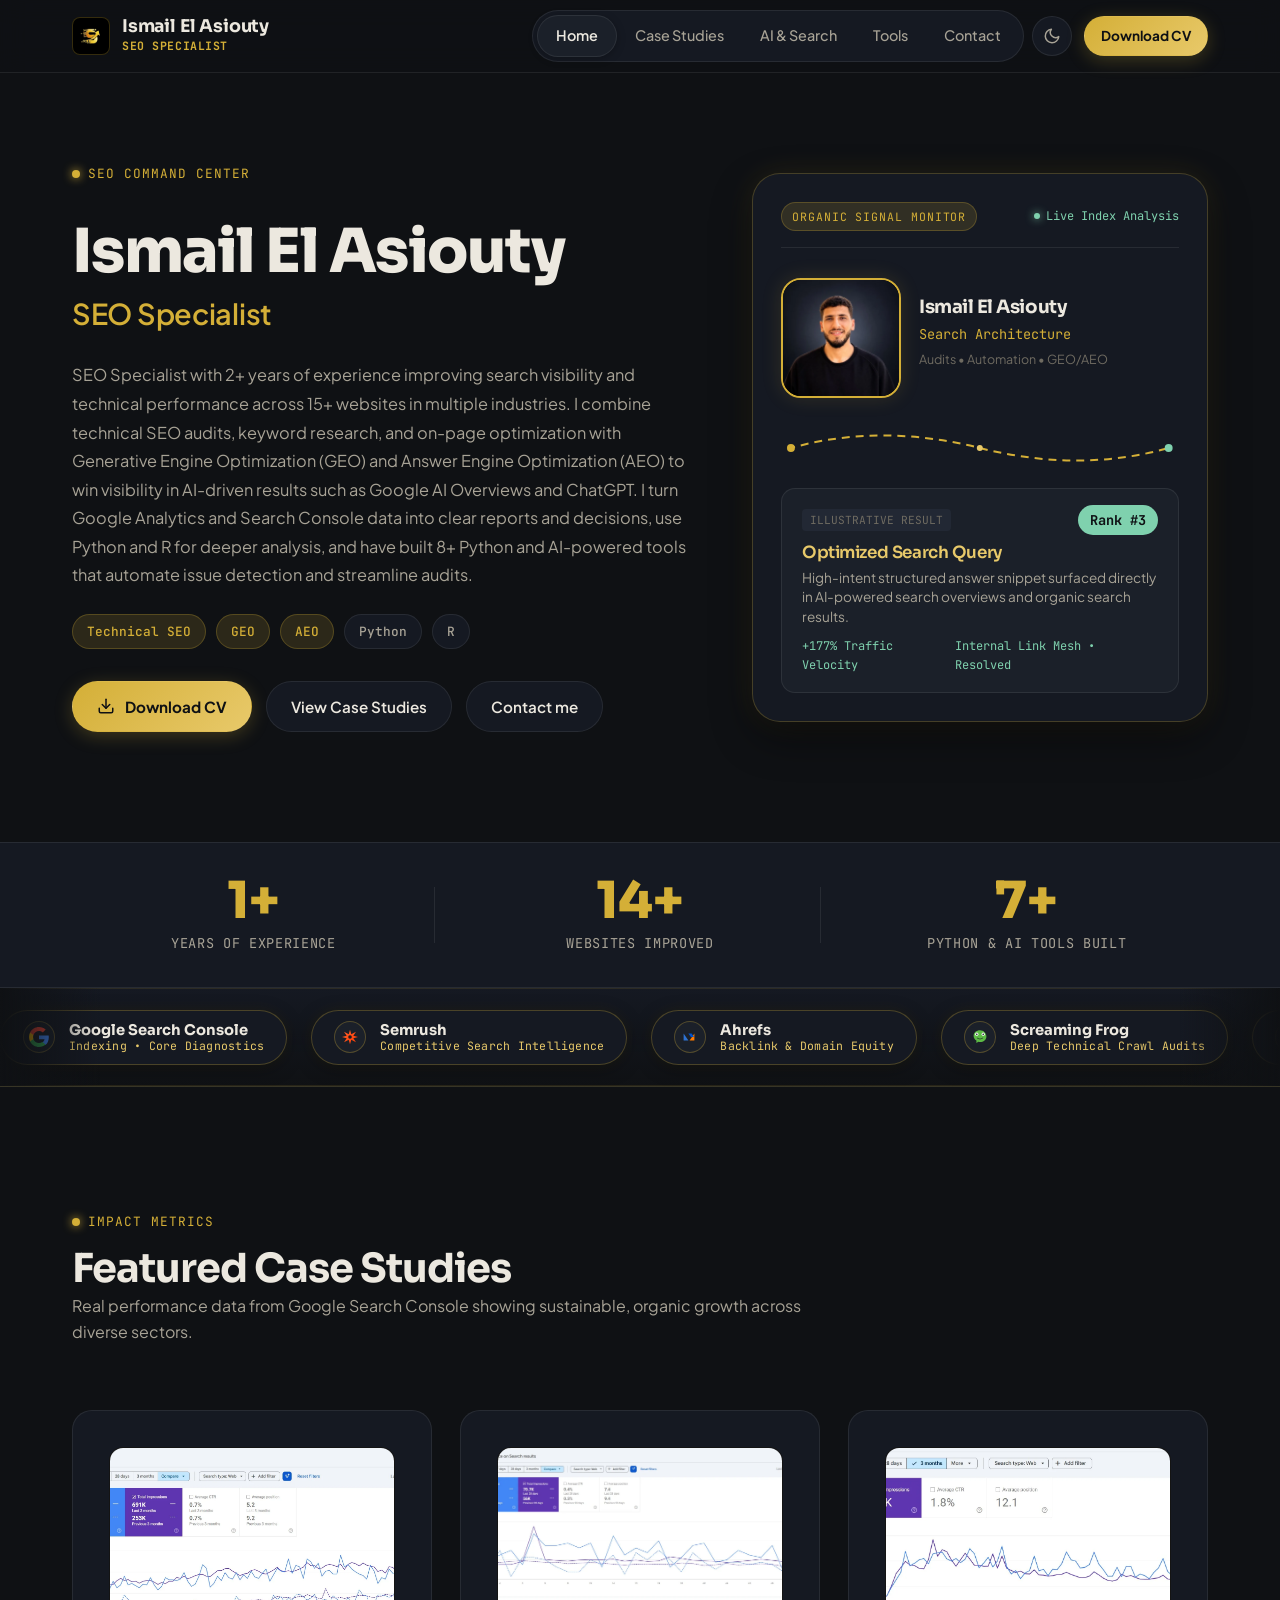
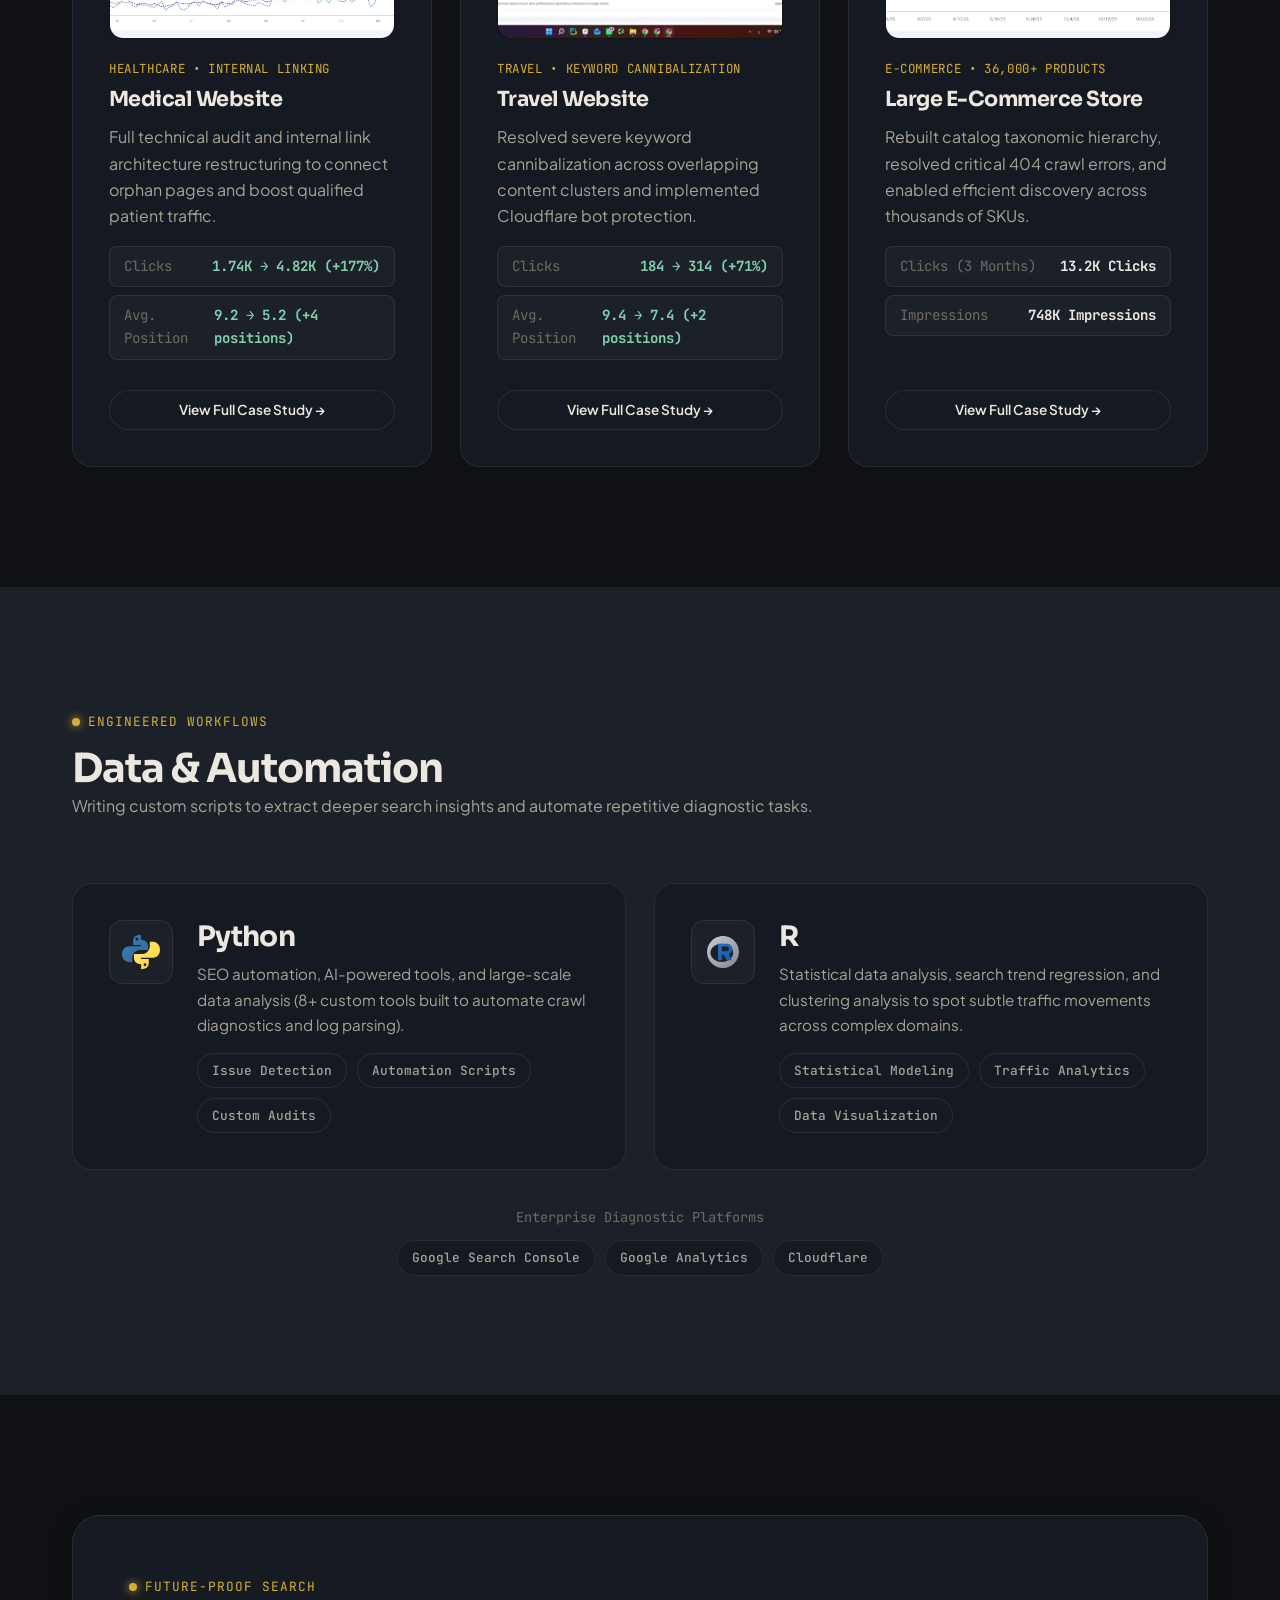
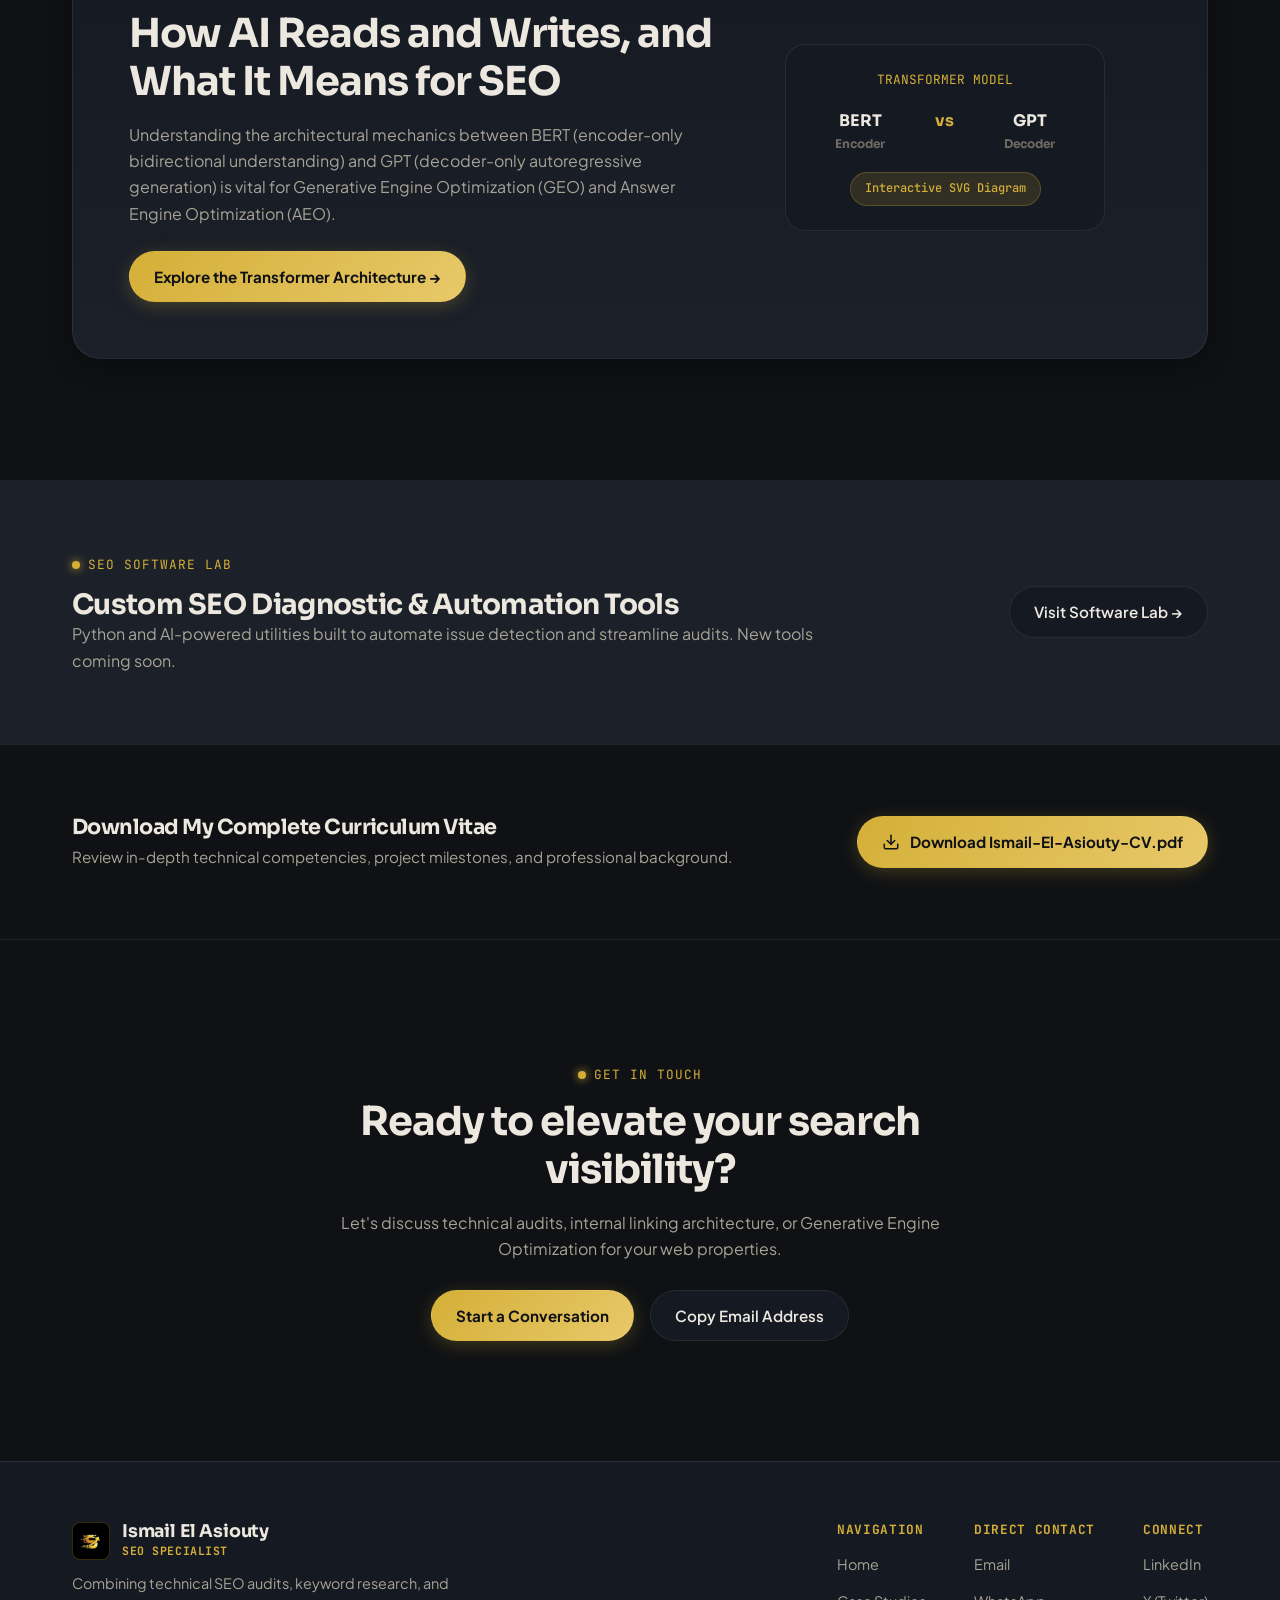
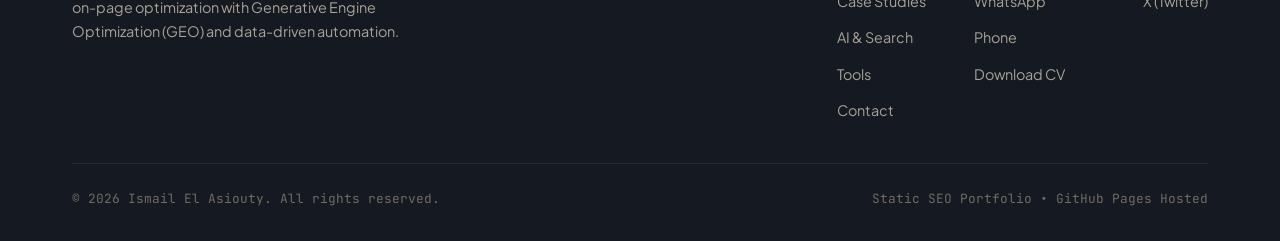
==== commit ee65b352: "feat: add Tourist Office screenshot, integrate CV PDF, and add animated diagnostic tools ticker" ====
--- a/index.html
+++ b/index.html
@@ -5,18 +5,18 @@
   <meta name="viewport" content="width=device-width, initial-scale=1.0">
   <title>Ismail El Asiouty | SEO Specialist &amp; Technical Search</title>
   <meta name="description" content="SEO Specialist with 2+ years improving search visibility across 15+ websites. Technical SEO, GEO &amp; AEO, and Python-powered SEO tools.">
-  <link rel="canonical" href="https://YOUR-USERNAME.github.io/YOUR-REPO/">
+  <link rel="canonical" href="https://isamilelasiouty.github.io/Isamilelasiouty-portfolio-/">
 
   <!-- Open Graph / Facebook -->
   <meta property="og:type" content="website">
-  <meta property="og:url" content="https://YOUR-USERNAME.github.io/YOUR-REPO/">
+  <meta property="og:url" content="https://isamilelasiouty.github.io/Isamilelasiouty-portfolio-/">
   <meta property="og:title" content="Ismail El Asiouty | SEO Specialist">
   <meta property="og:description" content="SEO Specialist with 2+ years improving search visibility across 15+ websites. Technical SEO, GEO &amp; AEO, and Python-powered SEO tools.">
   <meta property="og:image" content="assets/images/og-image.jpg">
 
   <!-- Twitter Card -->
   <meta name="twitter:card" content="summary_large_image">
-  <meta name="twitter:url" content="https://YOUR-USERNAME.github.io/YOUR-REPO/">
+  <meta name="twitter:url" content="https://isamilelasiouty.github.io/Isamilelasiouty-portfolio-/">
   <meta name="twitter:title" content="Ismail El Asiouty | SEO Specialist">
   <meta name="twitter:description" content="SEO Specialist with 2+ years improving search visibility across 15+ websites. Technical SEO, GEO &amp; AEO, and Python-powered SEO tools.">
   <meta name="twitter:image" content="assets/images/og-image.jpg">
@@ -42,11 +42,11 @@
     "@graph": [
       {
         "@type": "Person",
-        "@id": "https://YOUR-USERNAME.github.io/YOUR-REPO/#person",
+        "@id": "https://isamilelasiouty.github.io/Isamilelasiouty-portfolio-/#person",
         "name": "Ismail El Asiouty",
         "jobTitle": "SEO Specialist",
-        "url": "https://YOUR-USERNAME.github.io/YOUR-REPO/",
-        "image": "https://YOUR-USERNAME.github.io/YOUR-REPO/assets/images/ismail-el-asiouty-900.webp",
+        "url": "https://isamilelasiouty.github.io/Isamilelasiouty-portfolio-/",
+        "image": "https://isamilelasiouty.github.io/Isamilelasiouty-portfolio-/assets/images/ismail-el-asiouty-900.webp",
         "email": "mailto:ismailelasiouty3@gmail.com",
         "telephone": "+201014672352",
         "sameAs": [
@@ -65,11 +65,11 @@
       },
       {
         "@type": "WebSite",
-        "@id": "https://YOUR-USERNAME.github.io/YOUR-REPO/#website",
-        "url": "https://YOUR-USERNAME.github.io/YOUR-REPO/",
+        "@id": "https://isamilelasiouty.github.io/Isamilelasiouty-portfolio-/#website",
+        "url": "https://isamilelasiouty.github.io/Isamilelasiouty-portfolio-/",
         "name": "Ismail El Asiouty | SEO Specialist Portfolio",
         "publisher": {
-          "@id": "https://YOUR-USERNAME.github.io/YOUR-REPO/#person"
+          "@id": "https://isamilelasiouty.github.io/Isamilelasiouty-portfolio-/#person"
         },
         "inLanguage": "en-US"
       }
@@ -242,6 +242,113 @@
       </div>
     </section>
 
+    <!-- Animated Enterprise Diagnostic Tool Ticker -->
+    <aside class="tool-ticker-wrap" aria-label="Enterprise SEO Diagnostics &amp; Tool Stack">
+      <div class="tool-ticker-track">
+        <!-- Set 1 -->
+        <div class="tool-ticker-card">
+          <div class="tool-ticker-icon">
+            <img src="assets/icons/google.svg" alt="" width="22" height="22">
+          </div>
+          <div class="tool-ticker-info">
+            <span class="tool-ticker-name">Google Search Console</span>
+            <span class="tool-ticker-sub">Indexing &bull; Core Diagnostics</span>
+          </div>
+        </div>
+
+        <div class="tool-ticker-card">
+          <div class="tool-ticker-icon">
+            <img src="assets/icons/semrush.svg" alt="" width="22" height="22">
+          </div>
+          <div class="tool-ticker-info">
+            <span class="tool-ticker-name">Semrush</span>
+            <span class="tool-ticker-sub">Competitive Search Intelligence</span>
+          </div>
+        </div>
+
+        <div class="tool-ticker-card">
+          <div class="tool-ticker-icon">
+            <img src="assets/icons/ahrefs.svg" alt="" width="22" height="22">
+          </div>
+          <div class="tool-ticker-info">
+            <span class="tool-ticker-name">Ahrefs</span>
+            <span class="tool-ticker-sub">Backlink &amp; Domain Equity</span>
+          </div>
+        </div>
+
+        <div class="tool-ticker-card">
+          <div class="tool-ticker-icon">
+            <img src="assets/icons/screaming-frog.svg" alt="" width="22" height="22">
+          </div>
+          <div class="tool-ticker-info">
+            <span class="tool-ticker-name">Screaming Frog</span>
+            <span class="tool-ticker-sub">Deep Technical Crawl Audits</span>
+          </div>
+        </div>
+
+        <div class="tool-ticker-card">
+          <div class="tool-ticker-icon">
+            <img src="assets/icons/python.svg" alt="" width="22" height="22">
+          </div>
+          <div class="tool-ticker-info">
+            <span class="tool-ticker-name">Python Automation</span>
+            <span class="tool-ticker-sub">Crawl Graph &bull; Issue Detection</span>
+          </div>
+        </div>
+
+        <!-- Set 2 (for seamless loop) -->
+        <div class="tool-ticker-card">
+          <div class="tool-ticker-icon">
+            <img src="assets/icons/google.svg" alt="" width="22" height="22">
+          </div>
+          <div class="tool-ticker-info">
+            <span class="tool-ticker-name">Google Search Console</span>
+            <span class="tool-ticker-sub">Indexing &bull; Core Diagnostics</span>
+          </div>
+        </div>
+
+        <div class="tool-ticker-card">
+          <div class="tool-ticker-icon">
+            <img src="assets/icons/semrush.svg" alt="" width="22" height="22">
+          </div>
+          <div class="tool-ticker-info">
+            <span class="tool-ticker-name">Semrush</span>
+            <span class="tool-ticker-sub">Competitive Search Intelligence</span>
+          </div>
+        </div>
+
+        <div class="tool-ticker-card">
+          <div class="tool-ticker-icon">
+            <img src="assets/icons/ahrefs.svg" alt="" width="22" height="22">
+          </div>
+          <div class="tool-ticker-info">
+            <span class="tool-ticker-name">Ahrefs</span>
+            <span class="tool-ticker-sub">Backlink &amp; Domain Equity</span>
+          </div>
+        </div>
+
+        <div class="tool-ticker-card">
+          <div class="tool-ticker-icon">
+            <img src="assets/icons/screaming-frog.svg" alt="" width="22" height="22">
+          </div>
+          <div class="tool-ticker-info">
+            <span class="tool-ticker-name">Screaming Frog</span>
+            <span class="tool-ticker-sub">Deep Technical Crawl Audits</span>
+          </div>
+        </div>
+
+        <div class="tool-ticker-card">
+          <div class="tool-ticker-icon">
+            <img src="assets/icons/python.svg" alt="" width="22" height="22">
+          </div>
+          <div class="tool-ticker-info">
+            <span class="tool-ticker-name">Python Automation</span>
+            <span class="tool-ticker-sub">Crawl Graph &bull; Issue Detection</span>
+          </div>
+        </div>
+      </div>
+    </aside>
+
     <!-- Featured Results Section -->
     <section class="section">
       <div class="container">
@@ -278,10 +385,7 @@
           <!-- Case 2: Travel -->
           <article class="card result-card">
             <div class="result-card-thumb">
-              <div class="browser-placeholder" style="min-height: 190px; padding: 20px;">
-                <span class="browser-placeholder-badge">Screenshot coming soon</span>
-                <span style="font-size: 0.8rem; color: var(--text-3);">Travel Website Audit</span>
-              </div>
+              <img src="assets/images/case-2-travel-main.webp" alt="Google Search Console report for Travel website (Tourist Office)" width="1600" height="858" loading="lazy">
             </div>
             <span class="result-card-meta">Travel &bull; Keyword Cannibalization</span>
             <h3>Travel Website</h3>
--- a/assets/css/main.css
+++ b/assets/css/main.css
@@ -983,6 +983,115 @@
 }
 
 /* --------------------------------------------------------------------------
+   10.1 ENTERPRISE TOOL STACK ANIMATED TICKER (GOLD GLOW & SMOOTH GLIDE)
+   -------------------------------------------------------------------------- */
+.tool-ticker-wrap {
+  width: 100%;
+  overflow: hidden;
+  padding: 22px 0;
+  background: linear-gradient(180deg, var(--surface) 0%, rgba(15, 17, 20, 0.95) 100%);
+  border-bottom: 1px solid rgba(212, 175, 55, 0.18);
+  position: relative;
+  box-shadow: inset 0 1px 0 rgba(212, 175, 55, 0.12), inset 0 -1px 0 rgba(212, 175, 55, 0.12);
+}
+
+.tool-ticker-wrap::before,
+.tool-ticker-wrap::after {
+  content: "";
+  position: absolute;
+  top: 0;
+  width: 100px;
+  height: 100%;
+  z-index: 2;
+  pointer-events: none;
+}
+
+.tool-ticker-wrap::before {
+  left: 0;
+  background: linear-gradient(90deg, var(--bg) 0%, transparent 100%);
+}
+
+.tool-ticker-wrap::after {
+  right: 0;
+  background: linear-gradient(-90deg, var(--bg) 0%, transparent 100%);
+}
+
+.tool-ticker-track {
+  display: flex;
+  gap: 24px;
+  width: max-content;
+  animation: toolTickerGlide 30s linear infinite;
+  will-change: transform;
+}
+
+.tool-ticker-wrap:hover .tool-ticker-track {
+  animation-play-state: paused;
+}
+
+@keyframes toolTickerGlide {
+  0% { transform: translateX(0); }
+  100% { transform: translateX(-50%); }
+}
+
+.tool-ticker-card {
+  display: inline-flex;
+  align-items: center;
+  gap: 14px;
+  padding: 10px 22px;
+  background: var(--surface);
+  border: 1px solid rgba(212, 175, 55, 0.28);
+  border-radius: 999px;
+  box-shadow: 0 4px 18px rgba(0, 0, 0, 0.35), 0 0 16px rgba(212, 175, 55, 0.08);
+  transition: transform var(--transition-fast), border-color var(--transition-fast), box-shadow var(--transition-fast);
+  white-space: nowrap;
+}
+
+.tool-ticker-card:hover {
+  transform: translateY(-3px) scale(1.02);
+  border-color: var(--gold);
+  box-shadow: 0 6px 24px rgba(212, 175, 55, 0.28);
+}
+
+.tool-ticker-icon {
+  width: 32px;
+  height: 32px;
+  flex-shrink: 0;
+  border-radius: 50%;
+  background: var(--surface-2);
+  border: 1px solid rgba(212, 175, 55, 0.3);
+  padding: 5px;
+  display: flex;
+  align-items: center;
+  justify-content: center;
+}
+
+.tool-ticker-icon img {
+  width: 100%;
+  height: 100%;
+  object-fit: contain;
+}
+
+.tool-ticker-info {
+  display: flex;
+  flex-direction: column;
+  line-height: 1.25;
+}
+
+.tool-ticker-name {
+  font-family: var(--font-heading);
+  font-size: 0.92rem;
+  font-weight: 700;
+  color: var(--text);
+}
+
+.tool-ticker-sub {
+  font-family: var(--font-mono);
+  font-size: 0.72rem;
+  color: var(--gold-light);
+  letter-spacing: 0.02em;
+}
+
+/* --------------------------------------------------------------------------
    11. FEATURED CASE RESULTS (HOME & CARDS)
    -------------------------------------------------------------------------- */
 .results-grid {
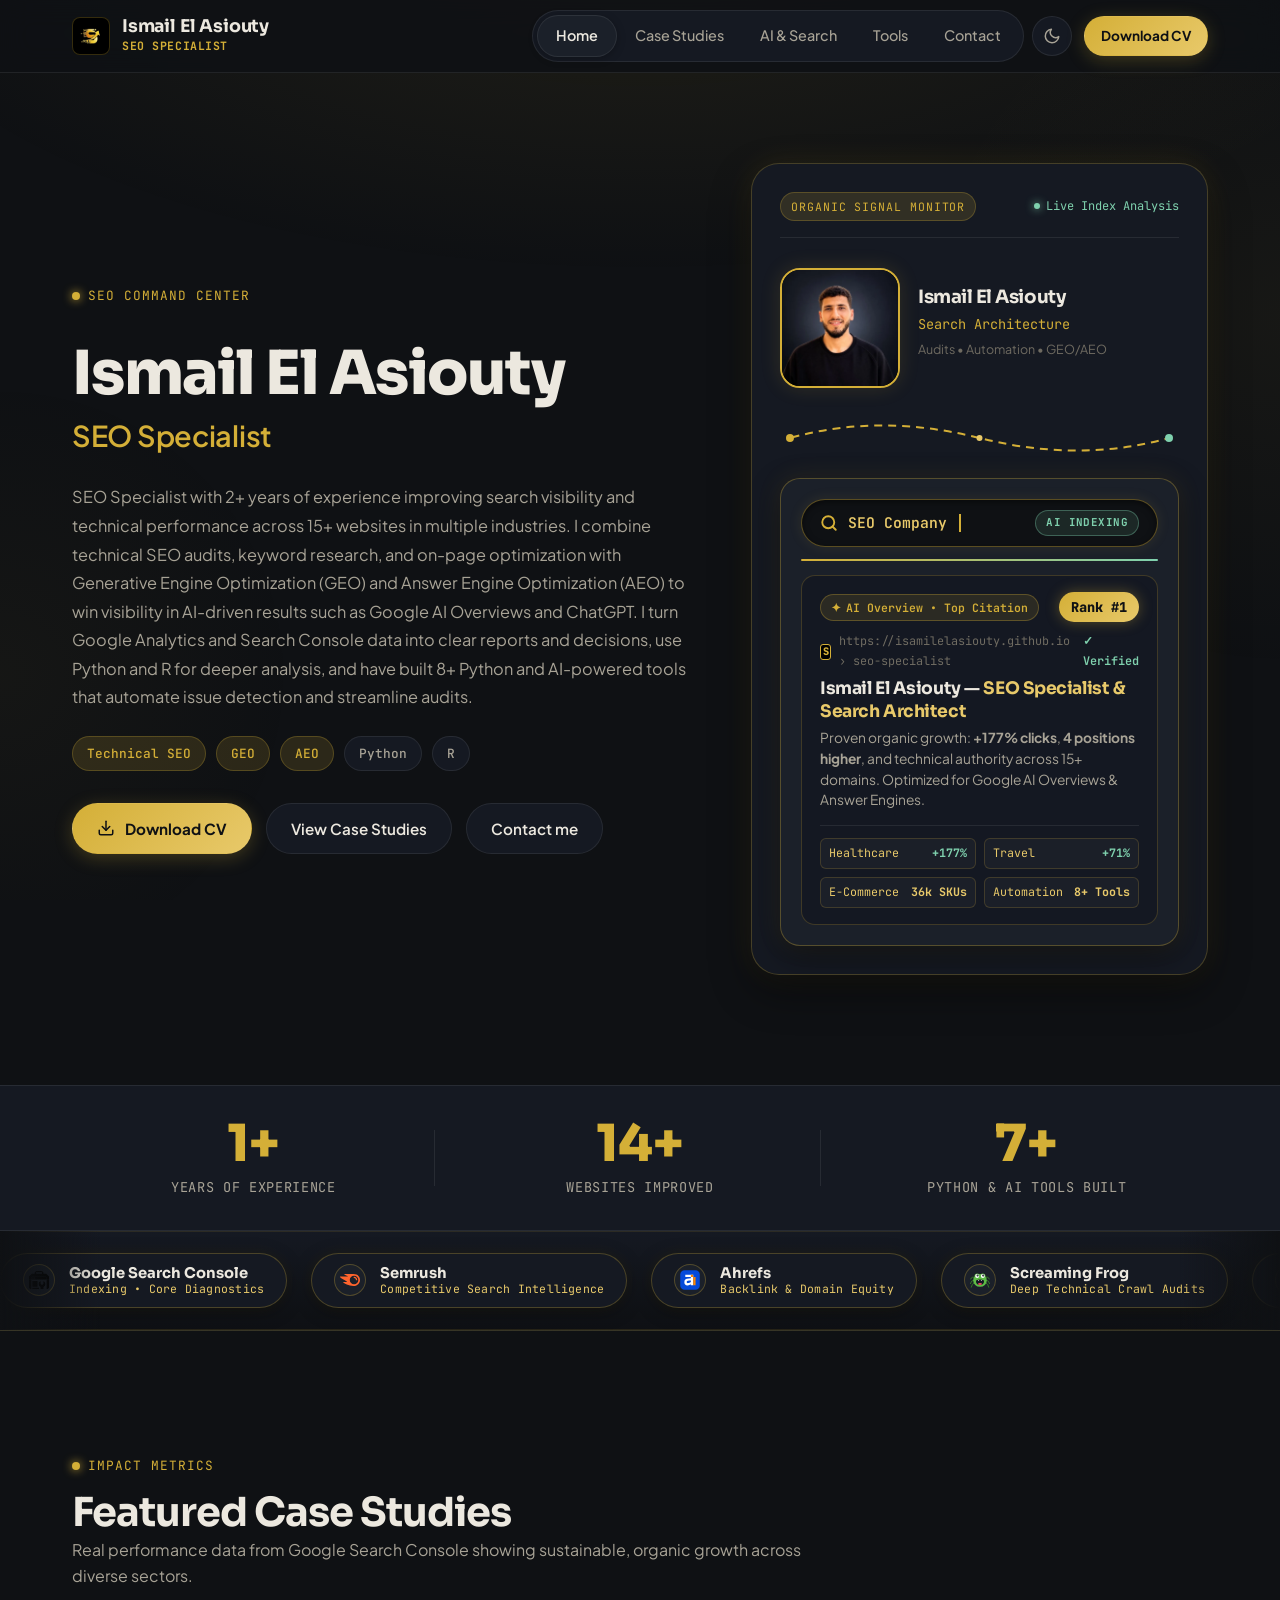
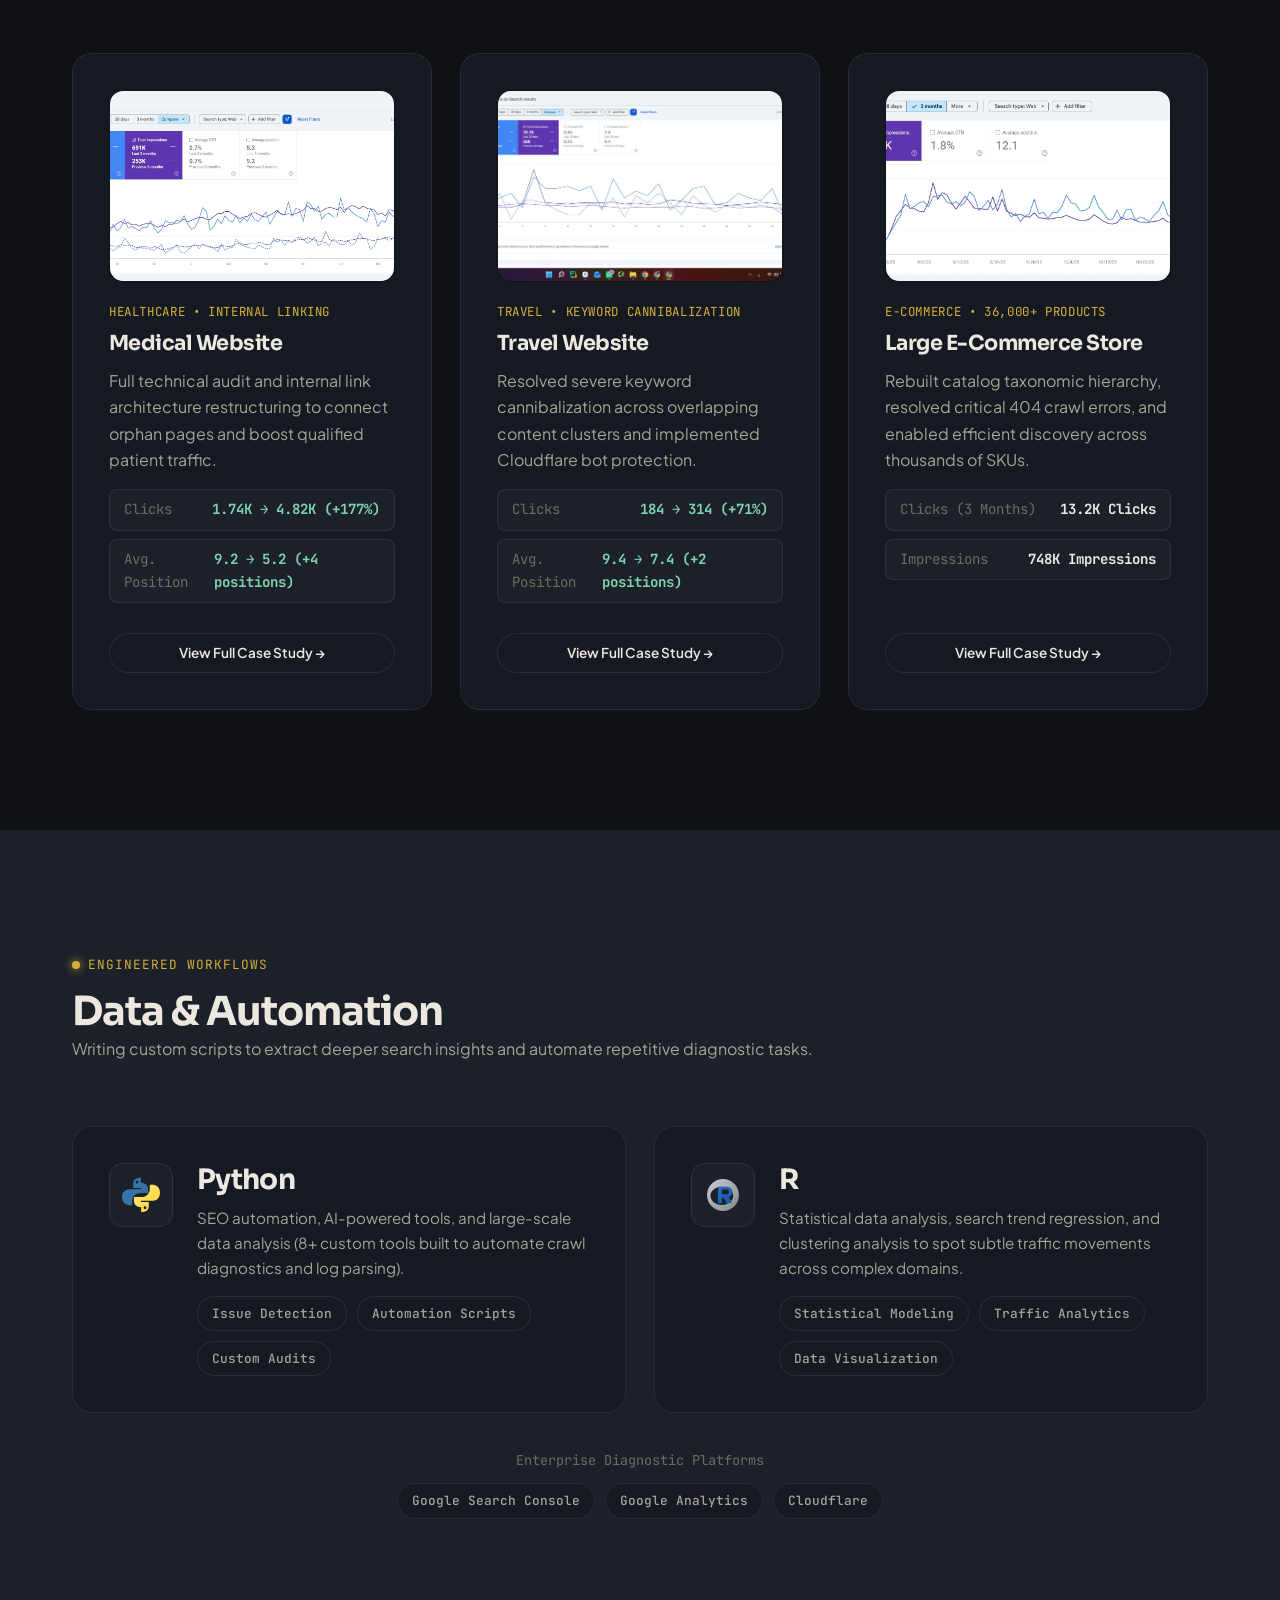
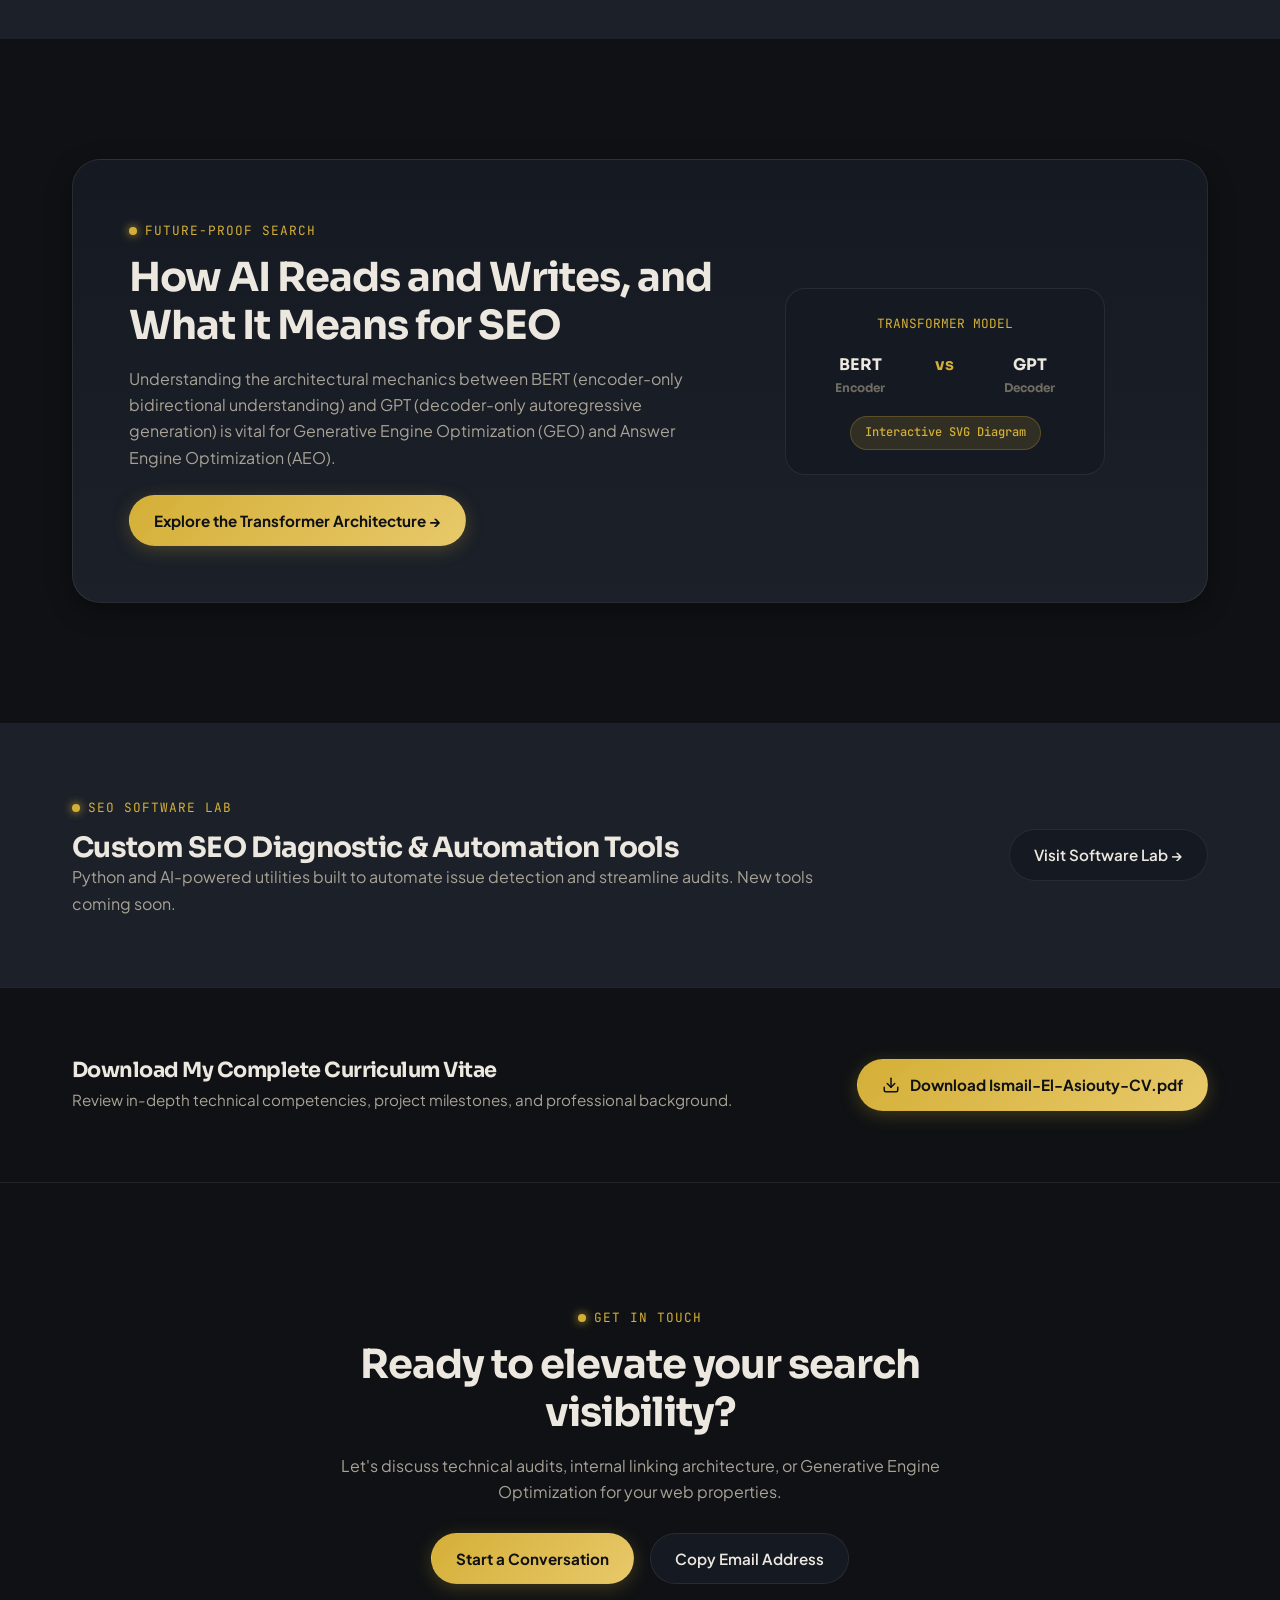
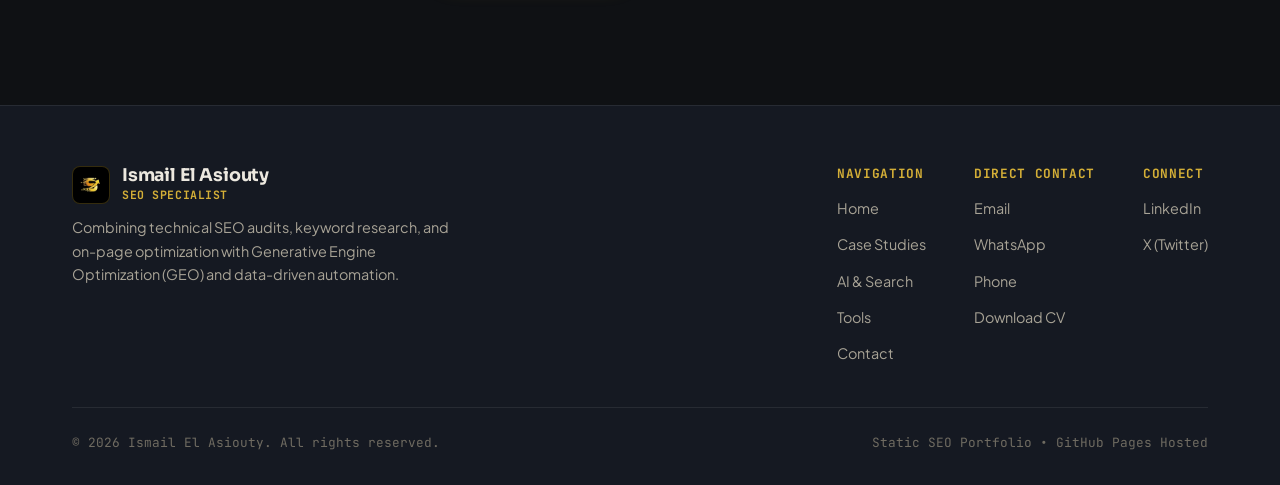
==== commit 91477c27: "feat: official logos for Semrush/Ahrefs/Screaming Frog, ambient golden sheen layer, and live search " ====
--- a/index.html
+++ b/index.html
@@ -201,19 +201,43 @@
                 </svg>
               </div>
 
-              <!-- Illustrative Search Result Card (Strictly Fictional / No Google Branding) -->
-              <div class="illustrative-card">
-                <div class="illustrative-card-head">
-                  <span class="illustrative-badge">Illustrative Result</span>
-                  <span id="hero-rank-badge" class="rank-badge">Rank #9</span>
+              <!-- Live Simulated Search Engine & AI Overview Automation -->
+              <div class="hero-search-simulator">
+                <!-- Search Bar with Live Typewriter -->
+                <div class="sim-search-bar" role="search" aria-label="Simulated Live Search Engine">
+                  <div class="sim-search-input-wrap">
+                    <svg class="sim-search-icon" viewBox="0 0 24 24" fill="none" stroke="currentColor" stroke-width="2.5" stroke-linecap="round" stroke-linejoin="round" aria-hidden="true"><circle cx="11" cy="11" r="8"></circle><line x1="21" y1="21" x2="16.65" y2="16.65"></line></svg>
+                    <span id="hero-query-display" class="sim-query-display">SEO Company</span><span class="sim-cursor"></span>
+                  </div>
+                  <span class="sim-engine-tag">AI Indexing</span>
                 </div>
-                <h3 class="illustrative-title">Optimized Search Query</h3>
-                <p class="illustrative-snippet">
-                  High-intent structured answer snippet surfaced directly in AI-powered search overviews and organic search results.
-                </p>
-                <div style="margin-top: 10px; display: flex; align-items: center; justify-content: space-between; font-family: var(--font-mono); font-size: 0.75rem; color: var(--green);">
-                  <span>+177% Traffic Velocity</span>
-                  <span>Internal Link Mesh &bull; Resolved</span>
+
+                <!-- Radar Scan Bar -->
+                <div class="sim-scan-bar" aria-hidden="true">
+                  <div id="sim-scan-progress" class="sim-scan-progress"></div>
+                </div>
+
+                <!-- Top Ranking & AI Overview Card -->
+                <div class="sim-result-card">
+                  <div class="sim-result-header">
+                    <span class="sim-ai-pill"><span style="color:var(--gold);">&#10022;</span> AI Overview &bull; Top Citation</span>
+                    <span id="hero-rank-badge" class="rank-badge">Rank #1</span>
+                  </div>
+                  <div class="sim-url-row">
+                    <span class="sim-favicon">S</span>
+                    <span>https://isamilelasiouty.github.io &rsaquo; seo-specialist</span>
+                    <span class="sim-verified">&check; Verified</span>
+                  </div>
+                  <h3 class="sim-title">Ismail El Asiouty &mdash; <span>SEO Specialist &amp; Search Architect</span></h3>
+                  <p class="sim-snippet">
+                    Proven organic growth: <strong>+177% clicks</strong>, <strong>4 positions higher</strong>, and technical authority across 15+ domains. Optimized for Google AI Overviews &amp; Answer Engines.
+                  </p>
+                  <div class="sim-sitelinks-grid">
+                    <span class="sim-sitelink-badge"><span>Healthcare</span> <strong style="color:var(--green);">+177%</strong></span>
+                    <span class="sim-sitelink-badge"><span>Travel</span> <strong style="color:var(--green);">+71%</strong></span>
+                    <span class="sim-sitelink-badge"><span>E-Commerce</span> <strong>36k SKUs</strong></span>
+                    <span class="sim-sitelink-badge"><span>Automation</span> <strong>8+ Tools</strong></span>
+                  </div>
                 </div>
               </div>
             </div>
--- a/assets/css/main.css
+++ b/assets/css/main.css
@@ -125,6 +125,28 @@
   position: relative;
 }
 
+/* Ambient Golden Sheen Overlay across entire site */
+body::before {
+  content: "";
+  position: fixed;
+  inset: 0;
+  width: 100vw;
+  height: 100vh;
+  pointer-events: none;
+  z-index: 0;
+  background: 
+    radial-gradient(ellipse 90% 55% at 50% -8%, rgba(212, 175, 55, 0.09) 0%, transparent 70%),
+    radial-gradient(circle 600px at 100% 35%, rgba(212, 175, 55, 0.045) 0%, transparent 60%),
+    radial-gradient(circle 500px at 0% 75%, rgba(212, 175, 55, 0.035) 0%, transparent 60%);
+}
+
+[data-theme="light"] body::before {
+  background: 
+    radial-gradient(ellipse 90% 55% at 50% -8%, rgba(154, 123, 30, 0.06) 0%, transparent 70%),
+    radial-gradient(circle 600px at 100% 35%, rgba(154, 123, 30, 0.035) 0%, transparent 60%),
+    radial-gradient(circle 500px at 0% 75%, rgba(154, 123, 30, 0.025) 0%, transparent 60%);
+}
+
 h1, h2, h3, h4, h5, h6 {
   font-family: var(--font-heading);
   color: var(--text);
@@ -859,58 +881,227 @@
   to { stroke-dashoffset: 0; }
 }
 
-/* Illustrative Search Result Card (Strictly Fictional / No Google Branding) */
-.illustrative-card {
+/* --------------------------------------------------------------------------
+   9.1 LIVE SEARCH & AI OVERVIEW AUTOMATION SIMULATOR
+   -------------------------------------------------------------------------- */
+.hero-search-simulator {
   background: var(--surface-2);
-  border: 1px solid var(--border);
+  border: 1px solid rgba(212, 175, 55, 0.32);
+  border-radius: var(--radius-lg);
+  padding: 20px;
+  position: relative;
+  overflow: hidden;
+  box-shadow: 0 10px 32px rgba(0, 0, 0, 0.45), 0 0 24px rgba(212, 175, 55, 0.12);
+  transition: all var(--transition-normal);
+}
+
+.hero-search-simulator:hover {
+  border-color: var(--gold);
+  box-shadow: 0 12px 36px rgba(0, 0, 0, 0.5), 0 0 32px rgba(212, 175, 55, 0.22);
+}
+
+/* Simulated Search Engine Input Bar */
+.sim-search-bar {
+  display: flex;
+  align-items: center;
+  justify-content: space-between;
+  gap: 10px;
+  background: var(--bg);
+  border: 1px solid rgba(212, 175, 55, 0.38);
+  border-radius: 999px;
+  padding: 10px 18px;
+  margin-bottom: 12px;
+  box-shadow: inset 0 2px 6px rgba(0, 0, 0, 0.5), 0 0 14px rgba(212, 175, 55, 0.1);
+  position: relative;
+}
+
+.sim-search-input-wrap {
+  display: flex;
+  align-items: center;
+  gap: 10px;
+  flex: 1;
+  overflow: hidden;
+}
+
+.sim-search-icon {
+  width: 18px;
+  height: 18px;
+  color: var(--gold);
+  flex-shrink: 0;
+}
+
+.sim-query-display {
+  font-family: var(--font-mono);
+  font-size: 0.92rem;
+  font-weight: 600;
+  color: var(--gold-light);
+  white-space: nowrap;
+}
+
+.sim-cursor {
+  display: inline-block;
+  width: 2px;
+  height: 1.1em;
+  background-color: var(--gold);
+  margin-left: 2px;
+  vertical-align: -2px;
+  animation: simCursorBlink 0.9s infinite;
+}
+
+@keyframes simCursorBlink {
+  0%, 49% { opacity: 1; }
+  50%, 100% { opacity: 0; }
+}
+
+.sim-engine-tag {
+  font-family: var(--font-mono);
+  font-size: 0.68rem;
+  font-weight: 700;
+  text-transform: uppercase;
+  color: var(--green);
+  background: rgba(127, 209, 174, 0.12);
+  border: 1px solid rgba(127, 209, 174, 0.35);
+  padding: 3px 10px;
+  border-radius: 999px;
+  letter-spacing: 0.04em;
+  white-space: nowrap;
+}
+
+/* Radar Scan Progress Bar */
+.sim-scan-bar {
+  width: 100%;
+  height: 2px;
+  background: rgba(255, 255, 255, 0.05);
+  border-radius: 2px;
+  overflow: hidden;
+  margin-bottom: 14px;
+  position: relative;
+}
+
+.sim-scan-progress {
+  width: 0%;
+  height: 100%;
+  background: linear-gradient(90deg, var(--gold), var(--green));
+  transition: width 0.3s ease;
+}
+
+/* Simulated AI Overview / Top Ranking Result Card */
+.sim-result-card {
+  background: rgba(21, 25, 34, 0.95);
+  border: 1px solid rgba(212, 175, 55, 0.22);
   border-radius: var(--radius-md);
-  padding: 16px 20px;
-  position: relative;
-  transition: all var(--transition-normal);
-}
-
-.illustrative-card-head {
+  padding: 16px 18px;
+  position: relative;
+  transition: all 0.4s ease;
+}
+
+.sim-result-header {
   display: flex;
   align-items: center;
   justify-content: space-between;
-  margin-bottom: 8px;
-}
-
-.illustrative-badge {
-  font-family: var(--font-mono);
-  font-size: 0.7rem;
-  padding: 2px 8px;
-  background: var(--surface-elevated);
-  border-radius: 4px;
-  color: var(--text-3);
-  text-transform: uppercase;
+  margin-bottom: 10px;
+}
+
+.sim-ai-pill {
+  font-family: var(--font-mono);
+  font-size: 0.72rem;
+  font-weight: 600;
+  color: var(--gold);
+  background: rgba(212, 175, 55, 0.12);
+  border: 1px solid rgba(212, 175, 55, 0.3);
+  padding: 3px 10px;
+  border-radius: 999px;
+  display: inline-flex;
+  align-items: center;
+  gap: 5px;
 }
 
 .rank-badge {
   font-family: var(--font-mono);
-  font-weight: 700;
+  font-weight: 800;
   font-size: 0.85rem;
   padding: 4px 12px;
-  background: var(--gold);
+  background: linear-gradient(135deg, var(--gold), var(--gold-light));
   color: #0F1114;
   border-radius: 999px;
   display: inline-flex;
   align-items: center;
   gap: 4px;
-  transition: transform 0.6s cubic-bezier(0.34, 1.56, 0.64, 1);
-}
-
-.illustrative-title {
-  font-size: 1.05rem;
+  box-shadow: 0 0 14px rgba(212, 175, 55, 0.35);
+  transition: all 0.5s cubic-bezier(0.34, 1.56, 0.64, 1);
+}
+
+.sim-url-row {
+  display: flex;
+  align-items: center;
+  gap: 8px;
+  font-family: var(--font-mono);
+  font-size: 0.74rem;
+  color: var(--text-3);
+  margin-bottom: 6px;
+}
+
+.sim-favicon {
+  width: 16px;
+  height: 16px;
+  border-radius: 3px;
+  background: #000;
+  border: 1px solid var(--gold);
+  display: inline-flex;
+  align-items: center;
+  justify-content: center;
+  font-size: 0.65rem;
+  font-weight: 800;
+  color: var(--gold);
+}
+
+.sim-verified {
+  color: var(--green);
   font-weight: 600;
+  display: inline-flex;
+  align-items: center;
+  gap: 3px;
+}
+
+.sim-title {
+  font-family: var(--font-heading);
+  font-size: 1.08rem;
+  font-weight: 700;
+  color: var(--text);
+  margin-bottom: 6px;
+  line-height: 1.3;
+}
+
+.sim-title span {
   color: var(--gold-light);
-  margin-bottom: 4px;
-}
-
-.illustrative-snippet {
-  font-size: 0.85rem;
+}
+
+.sim-snippet {
+  font-size: 0.86rem;
   color: var(--text-2);
-  line-height: 1.45;
+  line-height: 1.5;
+}
+
+.sim-sitelinks-grid {
+  display: grid;
+  grid-template-columns: 1fr 1fr;
+  gap: 8px;
+  margin-top: 14px;
+  padding-top: 12px;
+  border-top: 1px solid var(--border);
+}
+
+.sim-sitelink-badge {
+  font-family: var(--font-mono);
+  font-size: 0.73rem;
+  color: var(--gold-light);
+  background: rgba(255, 255, 255, 0.03);
+  border: 1px solid rgba(212, 175, 55, 0.2);
+  border-radius: 6px;
+  padding: 5px 8px;
+  display: flex;
+  align-items: center;
+  justify-content: space-between;
 }
 
 .hero-portrait-frame {
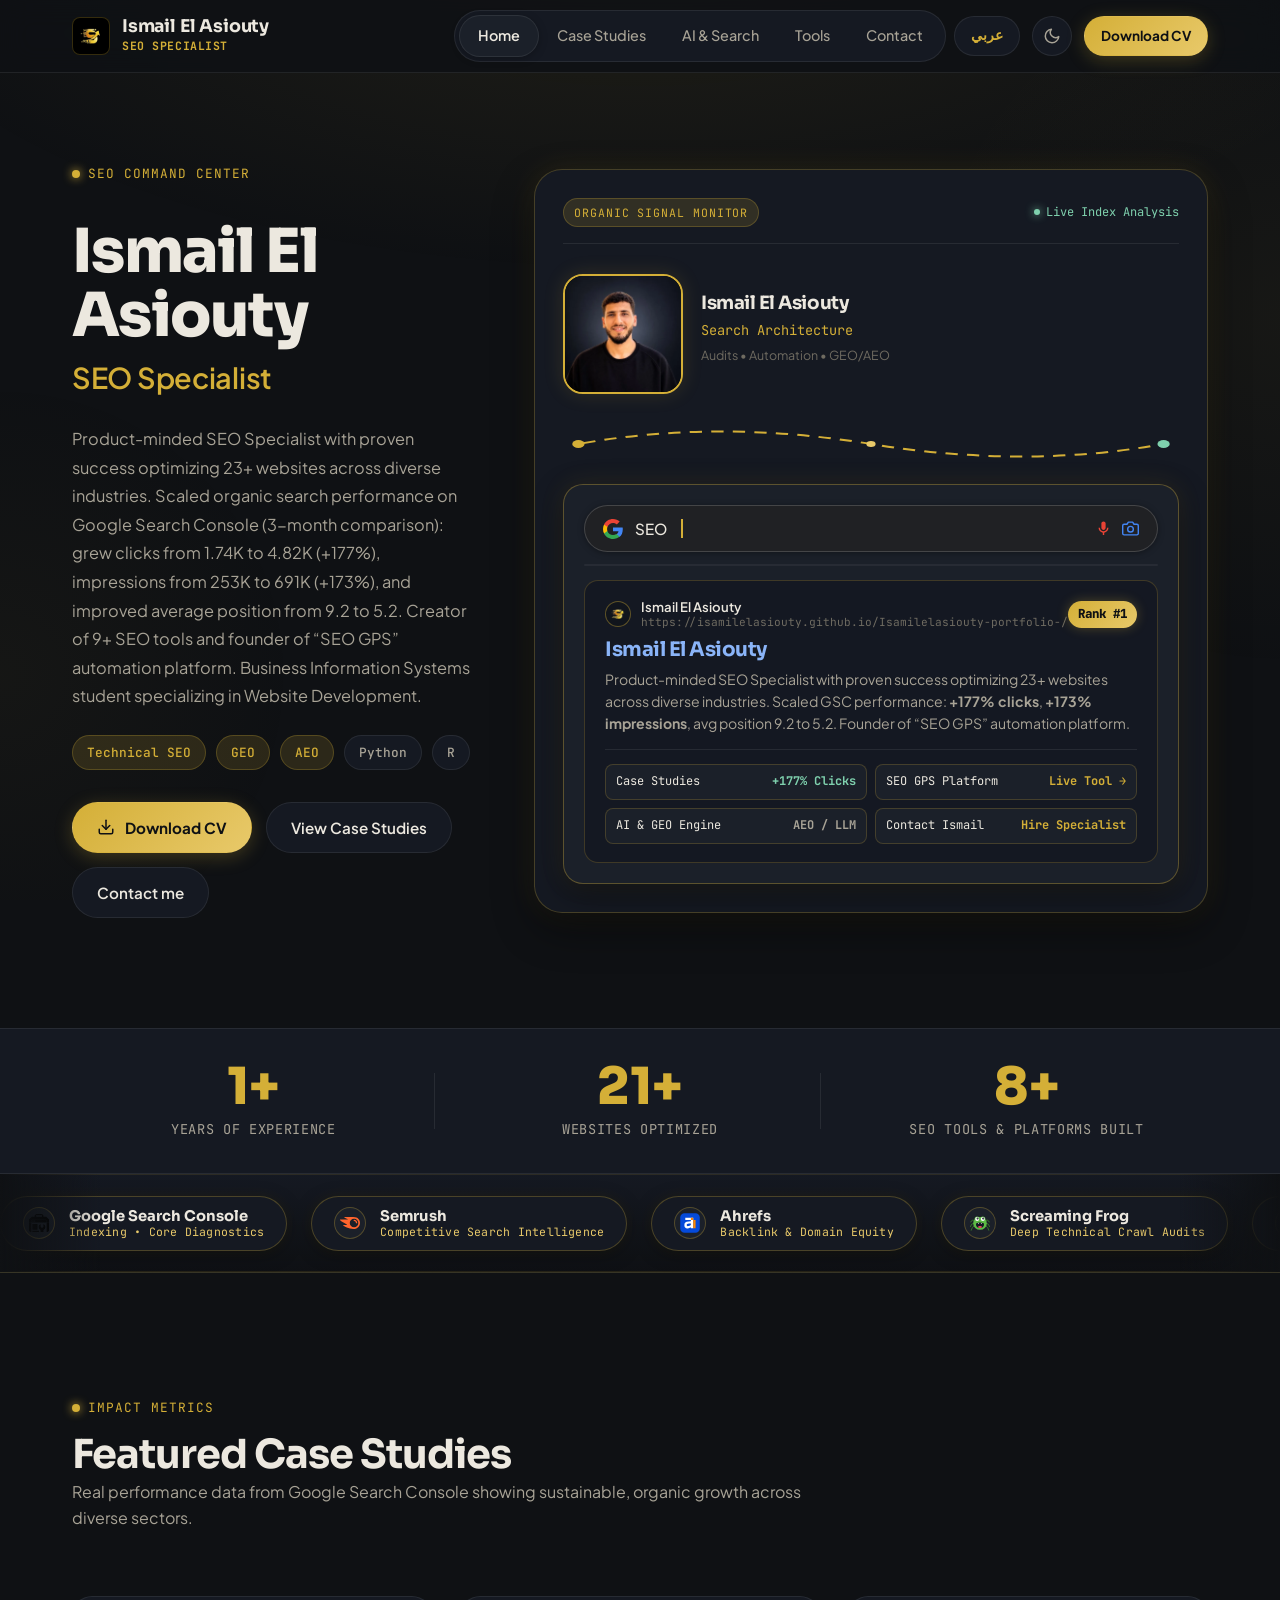
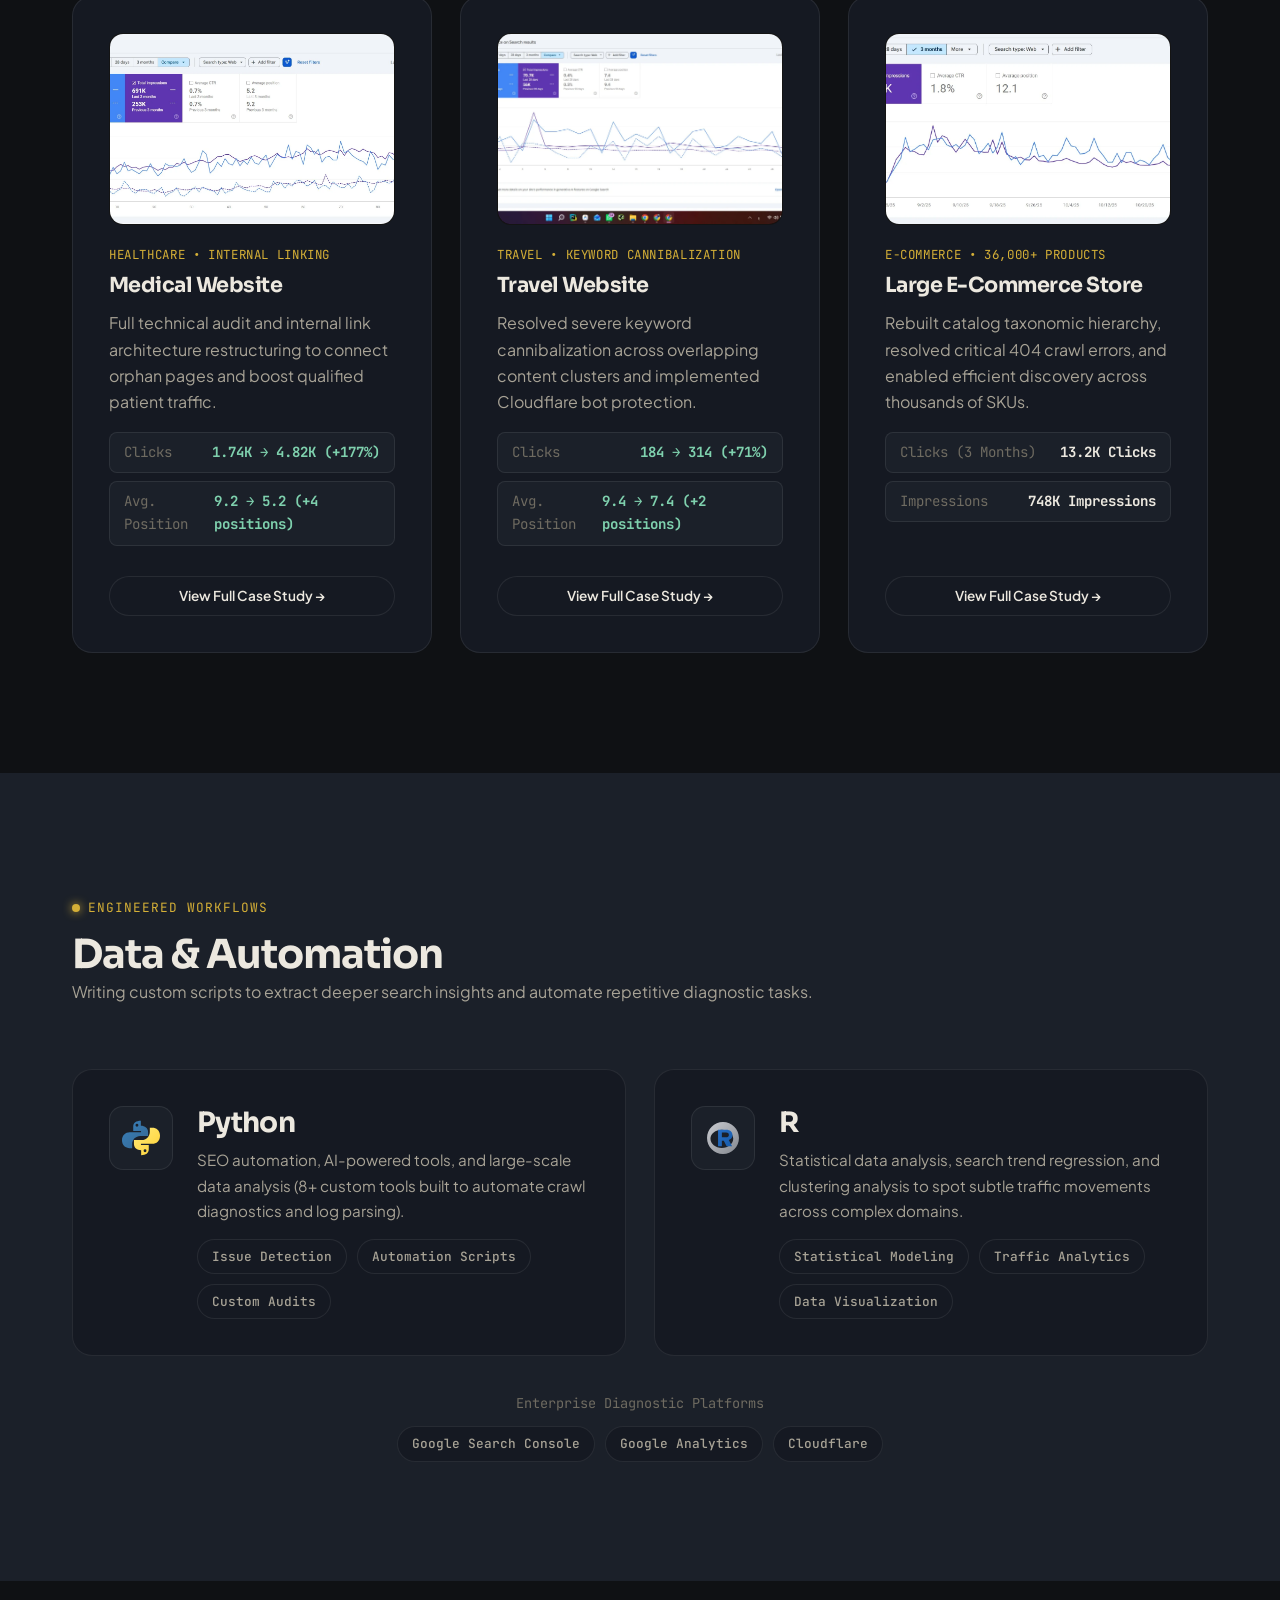
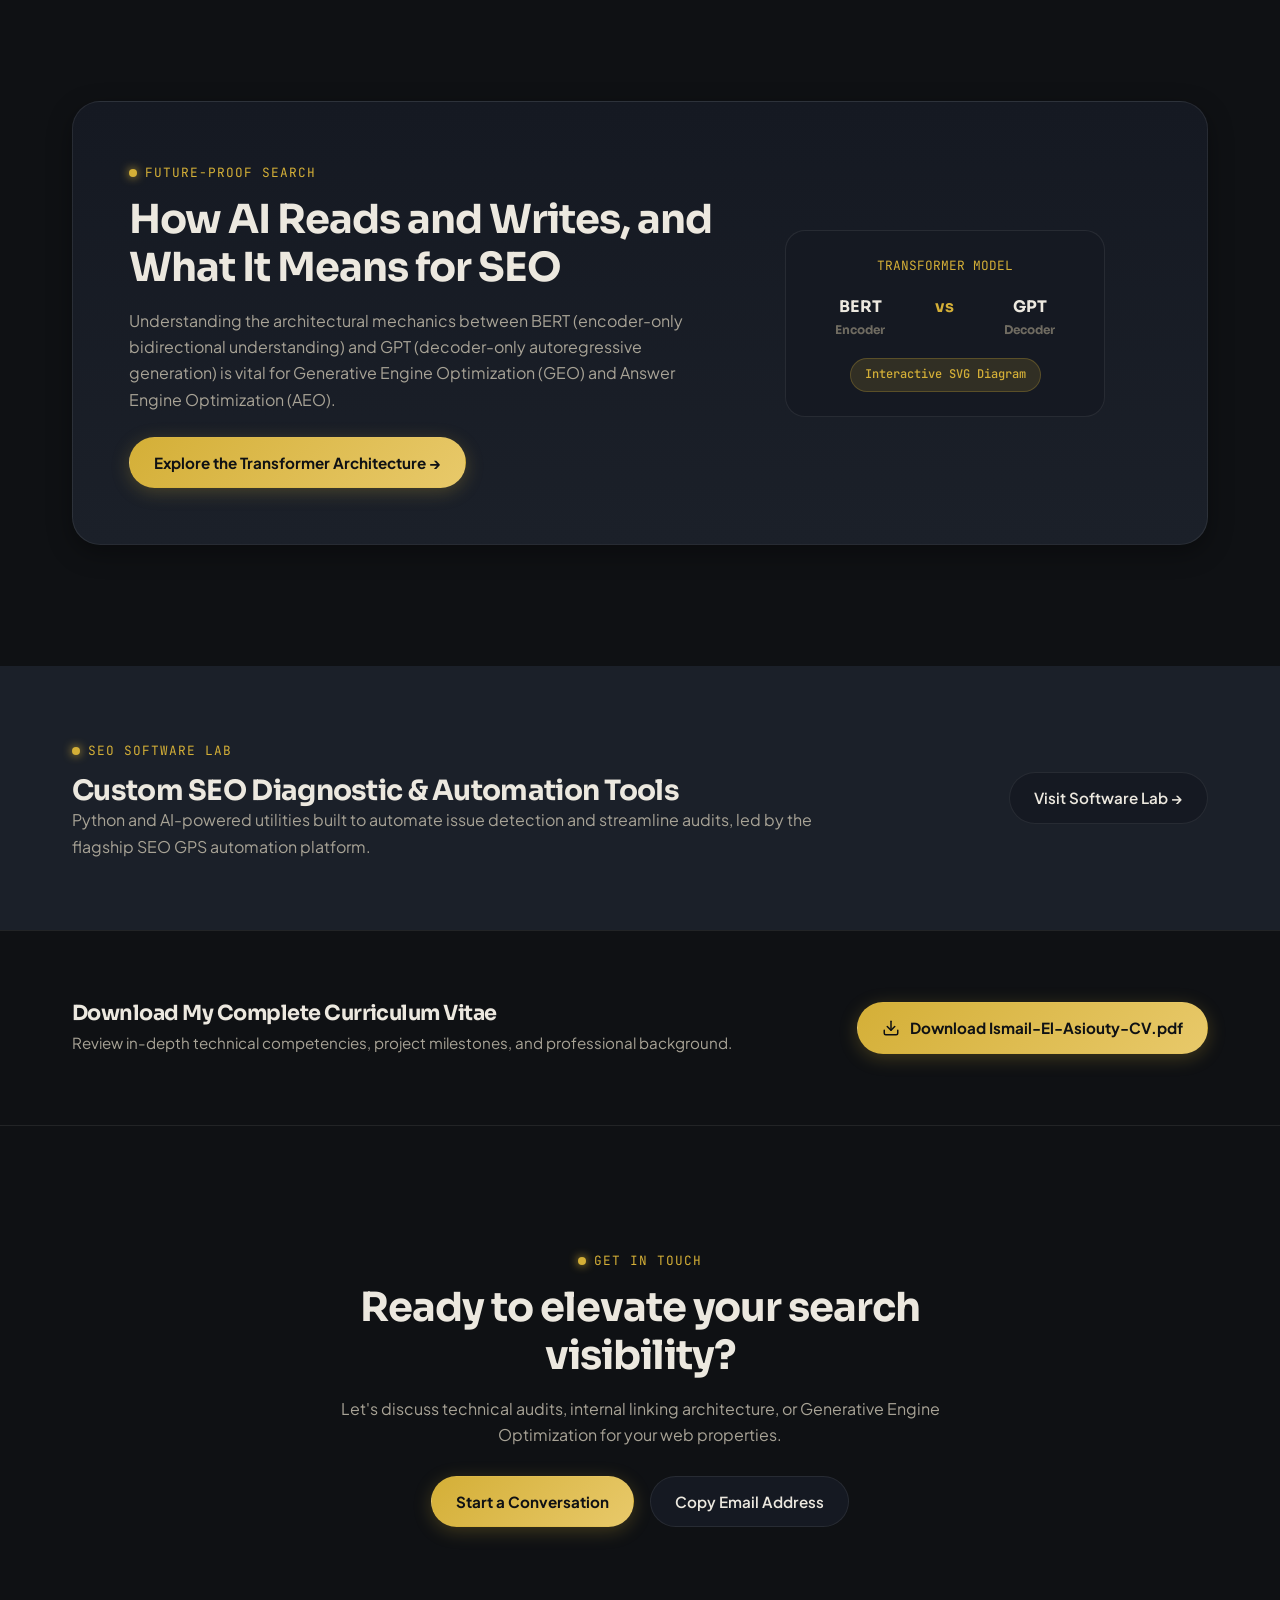
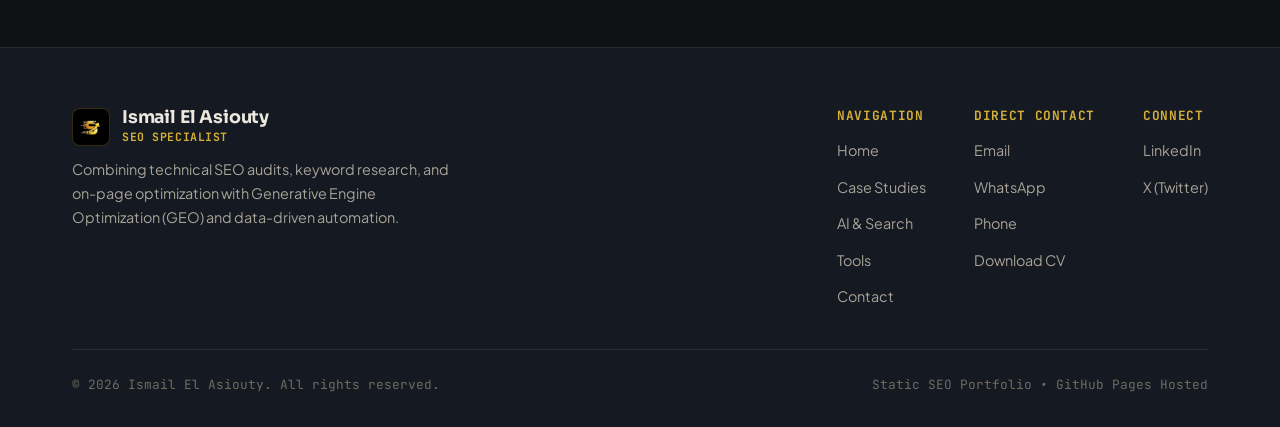
==== commit 8aaaa3a9: "feat: mobile viewport optimization, authentic Google search animation with Ismail El Asiouty #1 rank" ====
--- a/index.html
+++ b/index.html
@@ -30,7 +30,7 @@
   <!-- Preconnect & Fonts -->
   <link rel="preconnect" href="https://fonts.googleapis.com">
   <link rel="preconnect" href="https://fonts.gstatic.com" crossorigin>
-  <link href="https://fonts.googleapis.com/css2?family=JetBrains+Mono:wght@400;500;700&family=Plus+Jakarta+Sans:wght@400;500;600;700&family=Sora:wght@600;700;800&display=swap" rel="stylesheet">
+  <link href="https://fonts.googleapis.com/css2?family=Cairo:wght@400;600;700;800&family=JetBrains+Mono:wght@400;500;700&family=Plus+Jakarta+Sans:wght@400;500;600;700&family=Sora:wght@600;700;800&display=swap" rel="stylesheet">
 
   <!-- Stylesheet -->
   <link rel="stylesheet" href="assets/css/main.css">
@@ -96,19 +96,22 @@
 
         <div class="nav-desktop">
           <ul class="nav-links">
-            <li><a href="index.html" class="nav-link active" aria-current="page">Home</a></li>
-            <li><a href="case-studies.html" class="nav-link">Case Studies</a></li>
-            <li><a href="ai-search.html" class="nav-link">AI &amp; Search</a></li>
-            <li><a href="tools.html" class="nav-link">Tools</a></li>
-            <li><a href="contact.html" class="nav-link">Contact</a></li>
+            <li><a href="index.html" class="nav-link active" aria-current="page" data-i18n="nav.home">Home</a></li>
+            <li><a href="case-studies.html" class="nav-link" data-i18n="nav.case_studies">Case Studies</a></li>
+            <li><a href="ai-search.html" class="nav-link" data-i18n="nav.ai_search">AI &amp; Search</a></li>
+            <li><a href="tools.html" class="nav-link" data-i18n="nav.tools">Tools</a></li>
+            <li><a href="contact.html" class="nav-link" data-i18n="nav.contact">Contact</a></li>
           </ul>
 
           <div class="nav-actions">
+            <button type="button" class="lang-toggle" aria-label="Toggle language">
+              <span class="lang-text">عربي</span>
+            </button>
             <button type="button" class="theme-toggle" aria-label="Toggle light/dark theme">
               <svg class="icon-moon" viewBox="0 0 24 24" aria-hidden="true"><path d="M21 12.79A9 9 0 1 1 11.21 3 7 7 0 0 0 21 12.79z"></path></svg>
               <svg class="icon-sun" viewBox="0 0 24 24" aria-hidden="true"><circle cx="12" cy="12" r="5"></circle><line x1="12" y1="1" x2="12" y2="3"></line><line x1="12" y1="21" x2="12" y2="23"></line><line x1="4.22" y1="4.22" x2="5.64" y2="5.64"></line><line x1="18.36" y1="18.36" x2="19.78" y2="19.78"></line><line x1="1" y1="12" x2="3" y2="12"></line><line x1="21" y1="12" x2="23" y2="12"></line><line x1="4.22" y1="19.78" x2="5.64" y2="18.36"></line><line x1="18.36" y1="5.64" x2="19.78" y2="4.22"></line></svg>
             </button>
-            <a href="assets/cv/Ismail-El-Asiouty-CV.pdf" class="btn btn-primary btn-sm" download>Download CV</a>
+            <a href="assets/cv/Ismail-El-Asiouty-CV.pdf" class="btn btn-primary btn-sm" download data-i18n="nav.download_cv">Download CV</a>
           </div>
         </div>
 
@@ -120,14 +123,17 @@
 
     <!-- Mobile Drawer -->
     <div class="nav-mobile-drawer" aria-label="Mobile Navigation">
-      <a href="index.html" class="nav-link active">Home</a>
-      <a href="case-studies.html" class="nav-link">Case Studies</a>
-      <a href="ai-search.html" class="nav-link">AI &amp; Search</a>
-      <a href="tools.html" class="nav-link">Tools</a>
-      <a href="contact.html" class="nav-link">Contact</a>
+      <a href="index.html" class="nav-link active" data-i18n="nav.home">Home</a>
+      <a href="case-studies.html" class="nav-link" data-i18n="nav.case_studies">Case Studies</a>
+      <a href="ai-search.html" class="nav-link" data-i18n="nav.ai_search">AI &amp; Search</a>
+      <a href="tools.html" class="nav-link" data-i18n="nav.tools">Tools</a>
+      <a href="contact.html" class="nav-link" data-i18n="nav.contact">Contact</a>
       <div style="margin-top: 16px; display: flex; flex-direction: column; gap: 12px;">
-        <a href="assets/cv/Ismail-El-Asiouty-CV.pdf" class="btn btn-primary" download>Download CV</a>
-        <button type="button" class="btn btn-secondary theme-toggle" style="width: 100%;">Toggle Theme</button>
+        <button type="button" class="btn btn-secondary lang-toggle" style="width: 100%;">
+          <span class="lang-text">عربي</span>
+        </button>
+        <a href="assets/cv/Ismail-El-Asiouty-CV.pdf" class="btn btn-primary" download data-i18n="nav.download_cv">Download CV</a>
+        <button type="button" class="btn btn-secondary theme-toggle" style="width: 100%;" data-i18n="nav.toggle_theme">Toggle Theme</button>
       </div>
     </div>
   </header>
@@ -141,16 +147,16 @@
           <!-- Text Content -->
           <div class="hero-content reveal">
             <div class="hero-badge-wrap">
-              <span class="section-tag">SEO Command Center</span>
+              <span class="section-tag" data-i18n="hero.badge">SEO Command Center</span>
             </div>
 
             <div class="hero-title-wrap">
-              <h1 class="hero-title">Ismail El Asiouty</h1>
-              <span class="hero-role">SEO Specialist</span>
-            </div>
-
-            <p class="hero-intro">
-              SEO Specialist with 2+ years of experience improving search visibility and technical performance across 15+ websites in multiple industries. I combine technical SEO audits, keyword research, and on-page optimization with Generative Engine Optimization (GEO) and Answer Engine Optimization (AEO) to win visibility in AI-driven results such as Google AI Overviews and ChatGPT. I turn Google Analytics and Search Console data into clear reports and decisions, use Python and R for deeper analysis, and have built 8+ Python and AI-powered tools that automate issue detection and streamline audits.
+              <h1 class="hero-title" data-i18n="hero.title">Ismail El Asiouty</h1>
+              <span class="hero-role" data-i18n="hero.role">SEO Specialist</span>
+            </div>
+
+            <p class="hero-intro" data-i18n="hero.intro">
+              Product-minded SEO Specialist with proven success optimizing 23+ websites across diverse industries. Scaled organic search performance on Google Search Console (3-month comparison): grew clicks from 1.74K to 4.82K (+177%), impressions from 253K to 691K (+173%), and improved average position from 9.2 to 5.2. Creator of 9+ SEO tools and founder of “SEO GPS” automation platform. Business Information Systems student specializing in Website Development.
             </p>
 
             <div class="chip-group" aria-label="Specialties">
@@ -162,12 +168,12 @@
             </div>
 
             <div class="hero-actions">
-              <a href="assets/cv/Ismail-El-Asiouty-CV.pdf" class="btn btn-primary" download>
+              <a href="assets/cv/Ismail-El-Asiouty-CV.pdf" class="btn btn-primary" download data-i18n="hero.cta_cv">
                 <svg width="18" height="18" viewBox="0 0 24 24" fill="none" stroke="currentColor" stroke-width="2" stroke-linecap="round" stroke-linejoin="round" aria-hidden="true"><path d="M21 15v4a2 2 0 0 1-2 2H5a2 2 0 0 1-2-2v-4"></path><polyline points="7 10 12 15 17 10"></polyline><line x1="12" y1="15" x2="12" y2="3"></line></svg>
                 Download CV
               </a>
-              <a href="case-studies.html" class="btn btn-secondary">View Case Studies</a>
-              <a href="contact.html" class="btn btn-secondary">Contact me</a>
+              <a href="case-studies.html" class="btn btn-secondary" data-i18n="hero.cta_cases">View Case Studies</a>
+              <a href="contact.html" class="btn btn-secondary" data-i18n="hero.cta_contact">Contact me</a>
             </div>
           </div>
 
@@ -201,15 +207,32 @@
                 </svg>
               </div>
 
-              <!-- Live Simulated Search Engine & AI Overview Automation -->
+              <!-- Authentic Google Live Search & AI Overview Simulator -->
               <div class="hero-search-simulator">
                 <!-- Search Bar with Live Typewriter -->
-                <div class="sim-search-bar" role="search" aria-label="Simulated Live Search Engine">
+                <div class="sim-search-bar" role="search" aria-label="Authentic Google Search Simulation">
                   <div class="sim-search-input-wrap">
-                    <svg class="sim-search-icon" viewBox="0 0 24 24" fill="none" stroke="currentColor" stroke-width="2.5" stroke-linecap="round" stroke-linejoin="round" aria-hidden="true"><circle cx="11" cy="11" r="8"></circle><line x1="21" y1="21" x2="16.65" y2="16.65"></line></svg>
-                    <span id="hero-query-display" class="sim-query-display">SEO Company</span><span class="sim-cursor"></span>
+                    <!-- Official Google 'G' Multi-Color Icon -->
+                    <svg class="sim-google-g" viewBox="0 0 24 24" width="20" height="20" aria-hidden="true">
+                      <path fill="#4285F4" d="M23.745 12.27c0-.7-.06-1.4-.19-2.07H12v4.51h6.6c-.29 1.52-1.14 2.8-2.4 3.65v3.03h3.88c2.27-2.09 3.665-5.17 3.665-9.12z"/>
+                      <path fill="#34A853" d="M12 24c3.24 0 5.95-1.08 7.93-2.91l-3.88-3.03c-1.08.72-2.45 1.16-4.05 1.16-3.12 0-5.77-2.1-6.72-4.93H1.26v3.13C3.26 21.36 7.33 24 12 24z"/>
+                      <path fill="#FBBC05" d="M5.28 14.29c-.25-.72-.38-1.49-.38-2.29s.14-1.57.38-2.29V6.58H1.26C.46 8.18 0 9.99 0 12s.46 3.82 1.26 5.42l4.02-3.13z"/>
+                      <path fill="#EA4335" d="M12 4.75c1.77 0 3.35.61 4.6 1.8l3.42-3.42C17.95 1.19 15.24 0 12 0 7.33 0 3.26 2.64 1.26 6.58l4.02 3.13c.95-2.83 3.6-4.96 6.72-4.96z"/>
+                    </svg>
+                    <span id="hero-query-display" class="sim-query-display">SEO</span><span class="sim-cursor"></span>
                   </div>
-                  <span class="sim-engine-tag">AI Indexing</span>
+                  <div class="sim-search-actions" aria-hidden="true">
+                    <!-- Google Mic SVG -->
+                    <svg class="sim-action-icon sim-mic-icon" viewBox="0 0 24 24" width="18" height="18" fill="currentColor">
+                      <path d="M12 14c1.66 0 3-1.34 3-3V5c0-1.66-1.34-3-3-3S9 3.34 9 5v6c0 1.66 1.34 3 3 3z"/>
+                      <path d="M17 11c0 2.76-2.24 5-5 5s-5-2.24-5-5H5c0 3.53 2.61 6.43 6 6.92V21h2v-3.08c3.39-.49 6-3.39 6-6.92h-2z"/>
+                    </svg>
+                    <!-- Google Lens SVG -->
+                    <svg class="sim-action-icon sim-lens-icon" viewBox="0 0 24 24" width="18" height="18" fill="none" stroke="currentColor" stroke-width="2" stroke-linecap="round" stroke-linejoin="round">
+                      <path d="M23 19a2 2 0 0 1-2 2H3a2 2 0 0 1-2-2V8a2 2 0 0 1 2-2h4l2-3h6l2 3h4a2 2 0 0 1 2 2z"/>
+                      <circle cx="12" cy="13" r="4"/>
+                    </svg>
+                  </div>
                 </div>
 
                 <!-- Radar Scan Bar -->
@@ -217,26 +240,45 @@
                   <div id="sim-scan-progress" class="sim-scan-progress"></div>
                 </div>
 
-                <!-- Top Ranking & AI Overview Card -->
+                <!-- Top Ranking Organic Result Card -->
                 <div class="sim-result-card">
                   <div class="sim-result-header">
-                    <span class="sim-ai-pill"><span style="color:var(--gold);">&#10022;</span> AI Overview &bull; Top Citation</span>
-                    <span id="hero-rank-badge" class="rank-badge">Rank #1</span>
+                    <div class="sim-url-row">
+                      <div class="sim-favicon">
+                        <img src="assets/images/logo-transparent.png" alt="Logo" width="20" height="20">
+                      </div>
+                      <div class="sim-url-text">
+                        <span class="sim-url-site" data-i18n="sim.site_name">Ismail El Asiouty</span>
+                        <span class="sim-url-path">https://isamilelasiouty.github.io/Isamilelasiouty-portfolio-/</span>
+                      </div>
+                    </div>
+                    <div class="sim-header-badges">
+                      <span id="hero-rank-badge" class="rank-badge">Rank #1</span>
+                    </div>
                   </div>
-                  <div class="sim-url-row">
-                    <span class="sim-favicon">S</span>
-                    <span>https://isamilelasiouty.github.io &rsaquo; seo-specialist</span>
-                    <span class="sim-verified">&check; Verified</span>
-                  </div>
-                  <h3 class="sim-title">Ismail El Asiouty &mdash; <span>SEO Specialist &amp; Search Architect</span></h3>
-                  <p class="sim-snippet">
-                    Proven organic growth: <strong>+177% clicks</strong>, <strong>4 positions higher</strong>, and technical authority across 15+ domains. Optimized for Google AI Overviews &amp; Answer Engines.
+                  <h3 class="sim-title">
+                    <a href="index.html" class="sim-title-link" id="hero-result-title">Ismail El Asiouty</a>
+                  </h3>
+                  <p class="sim-snippet" id="hero-result-snippet" data-i18n="sim.snippet">
+                    Product-minded SEO Specialist with proven success optimizing 23+ websites across diverse industries. Scaled GSC performance: <strong>+177% clicks</strong>, <strong>+173% impressions</strong>, avg position 9.2 to 5.2. Founder of “SEO GPS” automation platform.
                   </p>
                   <div class="sim-sitelinks-grid">
-                    <span class="sim-sitelink-badge"><span>Healthcare</span> <strong style="color:var(--green);">+177%</strong></span>
-                    <span class="sim-sitelink-badge"><span>Travel</span> <strong style="color:var(--green);">+71%</strong></span>
-                    <span class="sim-sitelink-badge"><span>E-Commerce</span> <strong>36k SKUs</strong></span>
-                    <span class="sim-sitelink-badge"><span>Automation</span> <strong>8+ Tools</strong></span>
+                    <a href="case-studies.html" class="sim-sitelink-badge">
+                      <span data-i18n="sim.sitelink_cases">Case Studies</span>
+                      <strong style="color:var(--green);">+177% Clicks</strong>
+                    </a>
+                    <a href="https://isamilelasiouty.github.io/seo-gps/" target="_blank" rel="noopener" class="sim-sitelink-badge">
+                      <span data-i18n="sim.sitelink_gps">SEO GPS Platform</span>
+                      <strong style="color:var(--gold);">Live Tool &rarr;</strong>
+                    </a>
+                    <a href="ai-search.html" class="sim-sitelink-badge">
+                      <span data-i18n="sim.sitelink_ai">AI &amp; GEO Engine</span>
+                      <strong style="color:var(--text-2);">AEO / LLM</strong>
+                    </a>
+                    <a href="contact.html" class="sim-sitelink-badge">
+                      <span data-i18n="sim.sitelink_contact">Contact Ismail</span>
+                      <strong style="color:var(--gold);">Hire Specialist</strong>
+                    </a>
                   </div>
                 </div>
               </div>
@@ -252,15 +294,15 @@
         <div class="proof-grid">
           <div class="proof-item">
             <span class="proof-number" data-counter="2" data-suffix="+">2+</span>
-            <span class="proof-label">Years of experience</span>
+            <span class="proof-label" data-i18n="proof.years_label">Years of experience</span>
           </div>
           <div class="proof-item">
-            <span class="proof-number" data-counter="15" data-suffix="+">15+</span>
-            <span class="proof-label">Websites improved</span>
+            <span class="proof-number" data-counter="23" data-suffix="+">23+</span>
+            <span class="proof-label" data-i18n="proof.sites_label">Websites optimized</span>
           </div>
           <div class="proof-item">
-            <span class="proof-number" data-counter="8" data-suffix="+">8+</span>
-            <span class="proof-label">Python &amp; AI tools built</span>
+            <span class="proof-number" data-counter="9" data-suffix="+">9+</span>
+            <span class="proof-label" data-i18n="proof.tools_label">SEO tools &amp; platforms built</span>
           </div>
         </div>
       </div>
@@ -548,9 +590,9 @@
       <div class="container">
         <div style="display: flex; align-items: center; justify-content: space-between; flex-wrap: wrap; gap: 24px;" class="reveal">
           <div>
-            <span class="section-tag">SEO Software Lab</span>
-            <h3>Custom SEO Diagnostic &amp; Automation Tools</h3>
-            <p>Python and AI-powered utilities built to automate issue detection and streamline audits. New tools coming soon.</p>
+            <span class="section-tag" data-i18n="tools.lab_tag">SEO Software Lab</span>
+            <h3 data-i18n="tools.lab_title">Custom SEO Diagnostic &amp; Automation Tools</h3>
+            <p data-i18n="tools.lab_desc">Python and AI-powered utilities built to automate issue detection and streamline audits, led by the flagship SEO GPS automation platform.</p>
           </div>
           <a href="tools.html" class="btn btn-secondary">Visit Software Lab &rarr;</a>
         </div>
@@ -620,11 +662,11 @@
           <div class="footer-col">
             <h5>Navigation</h5>
             <ul>
-              <li><a href="index.html">Home</a></li>
-              <li><a href="case-studies.html">Case Studies</a></li>
-              <li><a href="ai-search.html">AI &amp; Search</a></li>
-              <li><a href="tools.html">Tools</a></li>
-              <li><a href="contact.html">Contact</a></li>
+              <li><a href="index.html" data-i18n="nav.home">Home</a></li>
+              <li><a href="case-studies.html" data-i18n="nav.case_studies">Case Studies</a></li>
+              <li><a href="ai-search.html" data-i18n="nav.ai_search">AI &amp; Search</a></li>
+              <li><a href="tools.html" data-i18n="nav.tools">Tools</a></li>
+              <li><a href="contact.html" data-i18n="nav.contact">Contact</a></li>
             </ul>
           </div>
 
--- a/assets/css/main.css
+++ b/assets/css/main.css
@@ -432,6 +432,34 @@
 [data-theme="light"] .theme-toggle .icon-moon { display: none; }
 [data-theme="light"] .theme-toggle .icon-sun { display: block; }
 
+/* Language Toggle Button */
+.lang-toggle {
+  background: var(--surface);
+  border: 1px solid var(--border);
+  color: var(--gold);
+  height: 40px;
+  padding: 0 16px;
+  border-radius: 999px;
+  display: flex;
+  align-items: center;
+  justify-content: center;
+  gap: 6px;
+  cursor: pointer;
+  transition: all var(--transition-fast);
+  font-family: var(--font-heading);
+  font-size: 0.85rem;
+  font-weight: 700;
+  white-space: nowrap;
+}
+
+.lang-toggle:hover {
+  border-color: var(--gold);
+  background: var(--surface-2);
+  color: var(--gold-light);
+  transform: translateY(-1px);
+  box-shadow: 0 0 12px var(--gold-glow);
+}
+
 /* Mobile Menu Toggle */
 .mobile-toggle {
   display: none;
@@ -882,11 +910,11 @@
 }
 
 /* --------------------------------------------------------------------------
-   9.1 LIVE SEARCH & AI OVERVIEW AUTOMATION SIMULATOR
+   9.1 LIVE SEARCH & AI OVERVIEW AUTOMATION SIMULATOR (AUTHENTIC GOOGLE SERP)
    -------------------------------------------------------------------------- */
 .hero-search-simulator {
   background: var(--surface-2);
-  border: 1px solid rgba(212, 175, 55, 0.32);
+  border: 1px solid rgba(212, 175, 55, 0.35);
   border-radius: var(--radius-lg);
   padding: 20px;
   position: relative;
@@ -900,48 +928,63 @@
   box-shadow: 0 12px 36px rgba(0, 0, 0, 0.5), 0 0 32px rgba(212, 175, 55, 0.22);
 }
 
-/* Simulated Search Engine Input Bar */
+/* Authentic Google Search Bar */
 .sim-search-bar {
   display: flex;
   align-items: center;
   justify-content: space-between;
-  gap: 10px;
-  background: var(--bg);
-  border: 1px solid rgba(212, 175, 55, 0.38);
+  gap: 12px;
+  background: #202124;
+  border: 1px solid rgba(255, 255, 255, 0.16);
   border-radius: 999px;
   padding: 10px 18px;
   margin-bottom: 12px;
-  box-shadow: inset 0 2px 6px rgba(0, 0, 0, 0.5), 0 0 14px rgba(212, 175, 55, 0.1);
+  box-shadow: 0 1px 6px rgba(0, 0, 0, 0.35);
   position: relative;
+  transition: border-color var(--transition-fast), box-shadow var(--transition-fast);
+}
+
+[data-theme="light"] .sim-search-bar {
+  background: #ffffff;
+  border: 1px solid #dfe1e5;
+  box-shadow: 0 1px 6px rgba(32, 33, 36, 0.18);
+}
+
+.sim-search-bar:focus-within,
+.sim-search-bar:hover {
+  border-color: rgba(212, 175, 55, 0.6);
+  box-shadow: 0 1px 10px rgba(212, 175, 55, 0.22);
 }
 
 .sim-search-input-wrap {
   display: flex;
   align-items: center;
-  gap: 10px;
+  gap: 12px;
   flex: 1;
+  min-width: 0;
   overflow: hidden;
 }
 
-.sim-search-icon {
-  width: 18px;
-  height: 18px;
-  color: var(--gold);
+.sim-google-g {
+  width: 20px;
+  height: 20px;
   flex-shrink: 0;
 }
 
 .sim-query-display {
-  font-family: var(--font-mono);
-  font-size: 0.92rem;
-  font-weight: 600;
-  color: var(--gold-light);
+  font-family: var(--font-body);
+  font-size: 0.95rem;
+  font-weight: 500;
+  color: var(--text);
   white-space: nowrap;
+  overflow: hidden;
+  text-overflow: ellipsis;
 }
 
 .sim-cursor {
   display: inline-block;
   width: 2px;
-  height: 1.1em;
+  height: 1.15em;
   background-color: var(--gold);
   margin-left: 2px;
   vertical-align: -2px;
@@ -953,18 +996,26 @@
   50%, 100% { opacity: 0; }
 }
 
-.sim-engine-tag {
-  font-family: var(--font-mono);
-  font-size: 0.68rem;
-  font-weight: 700;
-  text-transform: uppercase;
-  color: var(--green);
-  background: rgba(127, 209, 174, 0.12);
-  border: 1px solid rgba(127, 209, 174, 0.35);
-  padding: 3px 10px;
-  border-radius: 999px;
-  letter-spacing: 0.04em;
-  white-space: nowrap;
+.sim-search-actions {
+  display: flex;
+  align-items: center;
+  gap: 10px;
+  color: var(--text-3);
+  flex-shrink: 0;
+}
+
+.sim-action-icon {
+  width: 17px;
+  height: 17px;
+  color: var(--gold);
+}
+
+.sim-mic-icon {
+  color: #EA4335;
+}
+
+.sim-lens-icon {
+  color: #4285F4;
 }
 
 /* Radar Scan Progress Bar */
@@ -981,105 +1032,136 @@
 .sim-scan-progress {
   width: 0%;
   height: 100%;
-  background: linear-gradient(90deg, var(--gold), var(--green));
+  background: linear-gradient(90deg, #4285F4, #34A853, var(--gold));
   transition: width 0.3s ease;
 }
 
-/* Simulated AI Overview / Top Ranking Result Card */
+/* Google Search Organic Result Card */
 .sim-result-card {
   background: rgba(21, 25, 34, 0.95);
   border: 1px solid rgba(212, 175, 55, 0.22);
   border-radius: var(--radius-md);
-  padding: 16px 18px;
+  padding: 18px 20px;
   position: relative;
-  transition: all 0.4s ease;
+  transition: all 0.3s ease;
+}
+
+[data-theme="light"] .sim-result-card {
+  background: #ffffff;
+  border-color: rgba(0, 0, 0, 0.08);
 }
 
 .sim-result-header {
   display: flex;
   align-items: center;
   justify-content: space-between;
-  margin-bottom: 10px;
-}
-
-.sim-ai-pill {
-  font-family: var(--font-mono);
-  font-size: 0.72rem;
+  margin-bottom: 8px;
+}
+
+.sim-url-row {
+  display: flex;
+  align-items: center;
+  gap: 10px;
+  min-width: 0;
+}
+
+.sim-favicon {
+  width: 26px;
+  height: 26px;
+  border-radius: 50%;
+  background: #11151C;
+  border: 1px solid rgba(212, 175, 55, 0.4);
+  display: flex;
+  align-items: center;
+  justify-content: center;
+  flex-shrink: 0;
+  padding: 3px;
+}
+
+.sim-favicon img {
+  width: 100%;
+  height: 100%;
+  object-fit: contain;
+}
+
+.sim-url-text {
+  display: flex;
+  flex-direction: column;
+  line-height: 1.25;
+  overflow: hidden;
+}
+
+.sim-url-site {
+  font-family: var(--font-body);
+  font-size: 0.82rem;
   font-weight: 600;
-  color: var(--gold);
-  background: rgba(212, 175, 55, 0.12);
-  border: 1px solid rgba(212, 175, 55, 0.3);
+  color: var(--text);
+  white-space: nowrap;
+}
+
+.sim-url-path {
+  font-family: var(--font-mono);
+  font-size: 0.7rem;
+  color: var(--text-3);
+  white-space: nowrap;
+  overflow: hidden;
+  text-overflow: ellipsis;
+}
+
+.sim-header-badges {
+  display: flex;
+  align-items: center;
+  gap: 8px;
+  flex-shrink: 0;
+}
+
+.rank-badge {
+  font-family: var(--font-mono);
+  font-weight: 800;
+  font-size: 0.78rem;
   padding: 3px 10px;
-  border-radius: 999px;
-  display: inline-flex;
-  align-items: center;
-  gap: 5px;
-}
-
-.rank-badge {
-  font-family: var(--font-mono);
-  font-weight: 800;
-  font-size: 0.85rem;
-  padding: 4px 12px;
   background: linear-gradient(135deg, var(--gold), var(--gold-light));
   color: #0F1114;
   border-radius: 999px;
   display: inline-flex;
   align-items: center;
   gap: 4px;
-  box-shadow: 0 0 14px rgba(212, 175, 55, 0.35);
-  transition: all 0.5s cubic-bezier(0.34, 1.56, 0.64, 1);
-}
-
-.sim-url-row {
-  display: flex;
-  align-items: center;
-  gap: 8px;
-  font-family: var(--font-mono);
-  font-size: 0.74rem;
-  color: var(--text-3);
-  margin-bottom: 6px;
-}
-
-.sim-favicon {
-  width: 16px;
-  height: 16px;
-  border-radius: 3px;
-  background: #000;
-  border: 1px solid var(--gold);
-  display: inline-flex;
-  align-items: center;
-  justify-content: center;
-  font-size: 0.65rem;
-  font-weight: 800;
-  color: var(--gold);
-}
-
-.sim-verified {
-  color: var(--green);
-  font-weight: 600;
-  display: inline-flex;
-  align-items: center;
-  gap: 3px;
+  box-shadow: 0 0 12px rgba(212, 175, 55, 0.3);
+  white-space: nowrap;
 }
 
 .sim-title {
   font-family: var(--font-heading);
-  font-size: 1.08rem;
+  font-size: 1.25rem;
   font-weight: 700;
-  color: var(--text);
   margin-bottom: 6px;
   line-height: 1.3;
 }
 
-.sim-title span {
-  color: var(--gold-light);
+.sim-title-link {
+  color: #8ab4f8; /* Google signature blue */
+  text-decoration: none;
+  transition: color var(--transition-fast);
+}
+
+.sim-title-link:hover {
+  text-decoration: underline;
+  color: #aecbfa;
+}
+
+[data-theme="light"] .sim-title-link {
+  color: #1a0dab;
+}
+
+[data-theme="light"] .sim-title-link:hover {
+  color: #1a0dab;
 }
 
 .sim-snippet {
-  font-size: 0.86rem;
+  font-size: 0.88rem;
   color: var(--text-2);
-  line-height: 1.5;
+  line-height: 1.55;
+  margin: 6px 0 14px;
 }
 
 .sim-sitelinks-grid {
@@ -1087,21 +1169,30 @@
   grid-template-columns: 1fr 1fr;
   gap: 8px;
   margin-top: 14px;
-  padding-top: 12px;
+  padding-top: 14px;
   border-top: 1px solid var(--border);
 }
 
 .sim-sitelink-badge {
   font-family: var(--font-mono);
-  font-size: 0.73rem;
+  font-size: 0.75rem;
+  color: var(--text);
+  background: var(--surface-2);
+  border: 1px solid rgba(212, 175, 55, 0.22);
+  border-radius: 8px;
+  padding: 7px 10px;
+  display: flex;
+  align-items: center;
+  justify-content: space-between;
+  text-decoration: none;
+  transition: all var(--transition-fast);
+}
+
+.sim-sitelink-badge:hover {
+  border-color: var(--gold);
+  background: var(--surface);
+  transform: translateY(-1px);
   color: var(--gold-light);
-  background: rgba(255, 255, 255, 0.03);
-  border: 1px solid rgba(212, 175, 55, 0.2);
-  border-radius: 6px;
-  padding: 5px 8px;
-  display: flex;
-  align-items: center;
-  justify-content: space-between;
 }
 
 .hero-portrait-frame {
@@ -2164,12 +2255,12 @@
 .reveal-stagger.active > *:nth-child(4) { transition-delay: 0.35s; opacity: 1; transform: translateY(0); }
 
 /* --------------------------------------------------------------------------
-   20. RESPONSIVE BREAKPOINTS
+   20. RESPONSIVE BREAKPOINTS (OPTIMIZED FOR ALL MOBILE VIEWPORTS 320px+)
    -------------------------------------------------------------------------- */
 @media (max-width: 1024px) {
   .hero-grid {
     grid-template-columns: 1fr;
-    gap: 40px;
+    gap: 36px;
   }
   .results-grid {
     grid-template-columns: repeat(2, 1fr);
@@ -2180,33 +2271,138 @@
 }
 
 @media (max-width: 768px) {
+  .container {
+    padding: 0 16px;
+  }
+  .section {
+    padding: 56px 0;
+  }
   .nav-desktop { display: none; }
   .mobile-toggle { display: flex; }
+
+  .hero {
+    padding-top: 40px;
+    padding-bottom: 48px;
+  }
+  .hero-title {
+    font-size: clamp(2rem, 7vw, 2.75rem);
+  }
+  .hero-role {
+    font-size: 1.1rem;
+  }
+  .hero-intro {
+    font-size: 0.96rem;
+    line-height: 1.6;
+  }
+
+  .proof-strip {
+    padding: 24px 0;
+    margin: 20px 0 40px;
+  }
   .proof-grid {
     grid-template-columns: 1fr;
-    gap: 24px;
+    gap: 20px;
+  }
+  .proof-item {
+    padding: 12px 16px;
   }
   .proof-item:not(:last-child)::after {
     display: none;
   }
+  .proof-number {
+    font-size: 2.5rem;
+  }
+
+  .hero-card {
+    padding: 18px 14px;
+    border-radius: var(--radius-md);
+  }
+  .hero-search-simulator {
+    padding: 14px 12px;
+    border-radius: var(--radius-md);
+  }
+  .sim-search-bar {
+    padding: 8px 12px;
+    gap: 8px;
+  }
+  .sim-query-display {
+    font-size: 0.88rem;
+  }
+  .sim-result-card {
+    padding: 14px 12px;
+  }
+  .sim-title {
+    font-size: 1.1rem;
+  }
+  .sim-snippet {
+    font-size: 0.84rem;
+    line-height: 1.5;
+  }
+  .sim-sitelinks-grid {
+    grid-template-columns: 1fr 1fr;
+    gap: 6px;
+  }
+  .sim-sitelink-badge {
+    padding: 6px 8px;
+    font-size: 0.72rem;
+  }
+
   .results-grid,
   .automation-grid,
   .evidence-grid,
   .contact-grid {
     grid-template-columns: 1fr;
+    gap: 20px;
   }
   .footer-links {
-    gap: 28px;
+    gap: 24px;
+  }
+  .footer-bottom {
+    flex-direction: column;
+    gap: 12px;
+    text-align: center;
   }
 }
 
 @media (max-width: 480px) {
+  .container {
+    padding: 0 14px;
+  }
   .hero-actions {
     flex-direction: column;
     align-items: stretch;
+    gap: 10px;
   }
   .hero-actions .btn {
     width: 100%;
+    justify-content: center;
+  }
+  .chip-group {
+    gap: 6px;
+  }
+  .chip {
+    font-size: 0.75rem;
+    padding: 4px 10px;
+  }
+  .hero-portrait-frame {
+    width: 58px;
+    height: 58px;
+  }
+  .sim-sitelinks-grid {
+    grid-template-columns: 1fr;
+  }
+  .sim-header-badges {
+    flex-wrap: wrap;
+  }
+  .rank-badge {
+    font-size: 0.72rem;
+    padding: 2px 8px;
+  }
+  .back-to-top {
+    bottom: 16px;
+    right: 16px;
+    width: 42px;
+    height: 42px;
   }
 }
 
@@ -2226,3 +2422,115 @@
     transform: none !important;
   }
 }
+
+/* --------------------------------------------------------------------------
+   22. BILINGUAL RTL ARABIC STYLING (DIR="RTL")
+   -------------------------------------------------------------------------- */
+html[dir="rtl"] body {
+  font-family: 'Cairo', 'Plus Jakarta Sans', system-ui, -apple-system, sans-serif;
+  text-align: right;
+  direction: rtl;
+}
+
+html[dir="rtl"] h1,
+html[dir="rtl"] h2,
+html[dir="rtl"] h3,
+html[dir="rtl"] h4,
+html[dir="rtl"] h5,
+html[dir="rtl"] h6,
+html[dir="rtl"] .hero-title,
+html[dir="rtl"] .brand-name,
+html[dir="rtl"] .section-tag,
+html[dir="rtl"] .btn {
+  font-family: 'Cairo', 'Sora', system-ui, -apple-system, sans-serif;
+}
+
+html[dir="rtl"] .brand-role,
+html[dir="rtl"] .hero-role,
+html[dir="rtl"] .sim-title,
+html[dir="rtl"] .sim-url-site {
+  font-family: 'Cairo', 'Sora', system-ui, -apple-system, sans-serif;
+}
+
+html[dir="rtl"] .nav-wrap {
+  flex-direction: row;
+}
+
+html[dir="rtl"] .nav-links {
+  flex-direction: row;
+}
+
+html[dir="rtl"] .nav-actions {
+  flex-direction: row-reverse;
+}
+
+html[dir="rtl"] .chip-group {
+  justify-content: flex-start;
+}
+
+html[dir="rtl"] .hero-card-header {
+  flex-direction: row;
+}
+
+html[dir="rtl"] .sim-search-bar {
+  flex-direction: row;
+}
+
+html[dir="rtl"] .sim-search-input-wrap {
+  flex-direction: row;
+}
+
+html[dir="rtl"] .sim-result-header {
+  flex-direction: row;
+}
+
+html[dir="rtl"] .sim-url-row {
+  flex-direction: row;
+}
+
+html[dir="rtl"] .sim-url-text {
+  text-align: right;
+}
+
+html[dir="rtl"] .sim-sitelink-badge {
+  flex-direction: row;
+}
+
+html[dir="rtl"] .case-metric-box {
+  text-align: right;
+}
+
+html[dir="rtl"] .case-steps-rail {
+  padding-right: 28px;
+  padding-left: 0;
+  border-right: 2px solid rgba(212, 175, 55, 0.3);
+  border-left: none;
+}
+
+html[dir="rtl"] .case-step::before {
+  right: -35px;
+  left: auto;
+}
+
+html[dir="rtl"] .back-to-top {
+  right: auto;
+  left: 20px;
+}
+
+html[dir="rtl"] .footer-grid {
+  text-align: right;
+}
+
+html[dir="rtl"] .footer-links {
+  justify-content: flex-start;
+}
+
+html[dir="rtl"] .lang-toggle .lang-text {
+  font-family: 'Cairo', 'Sora', sans-serif;
+  font-weight: 700;
+}
+
+html[dir="rtl"] .arrow-icon,
+html[dir="rtl"] .btn svg.arrow-svg {
+  transform: scaleX(-1);
+}
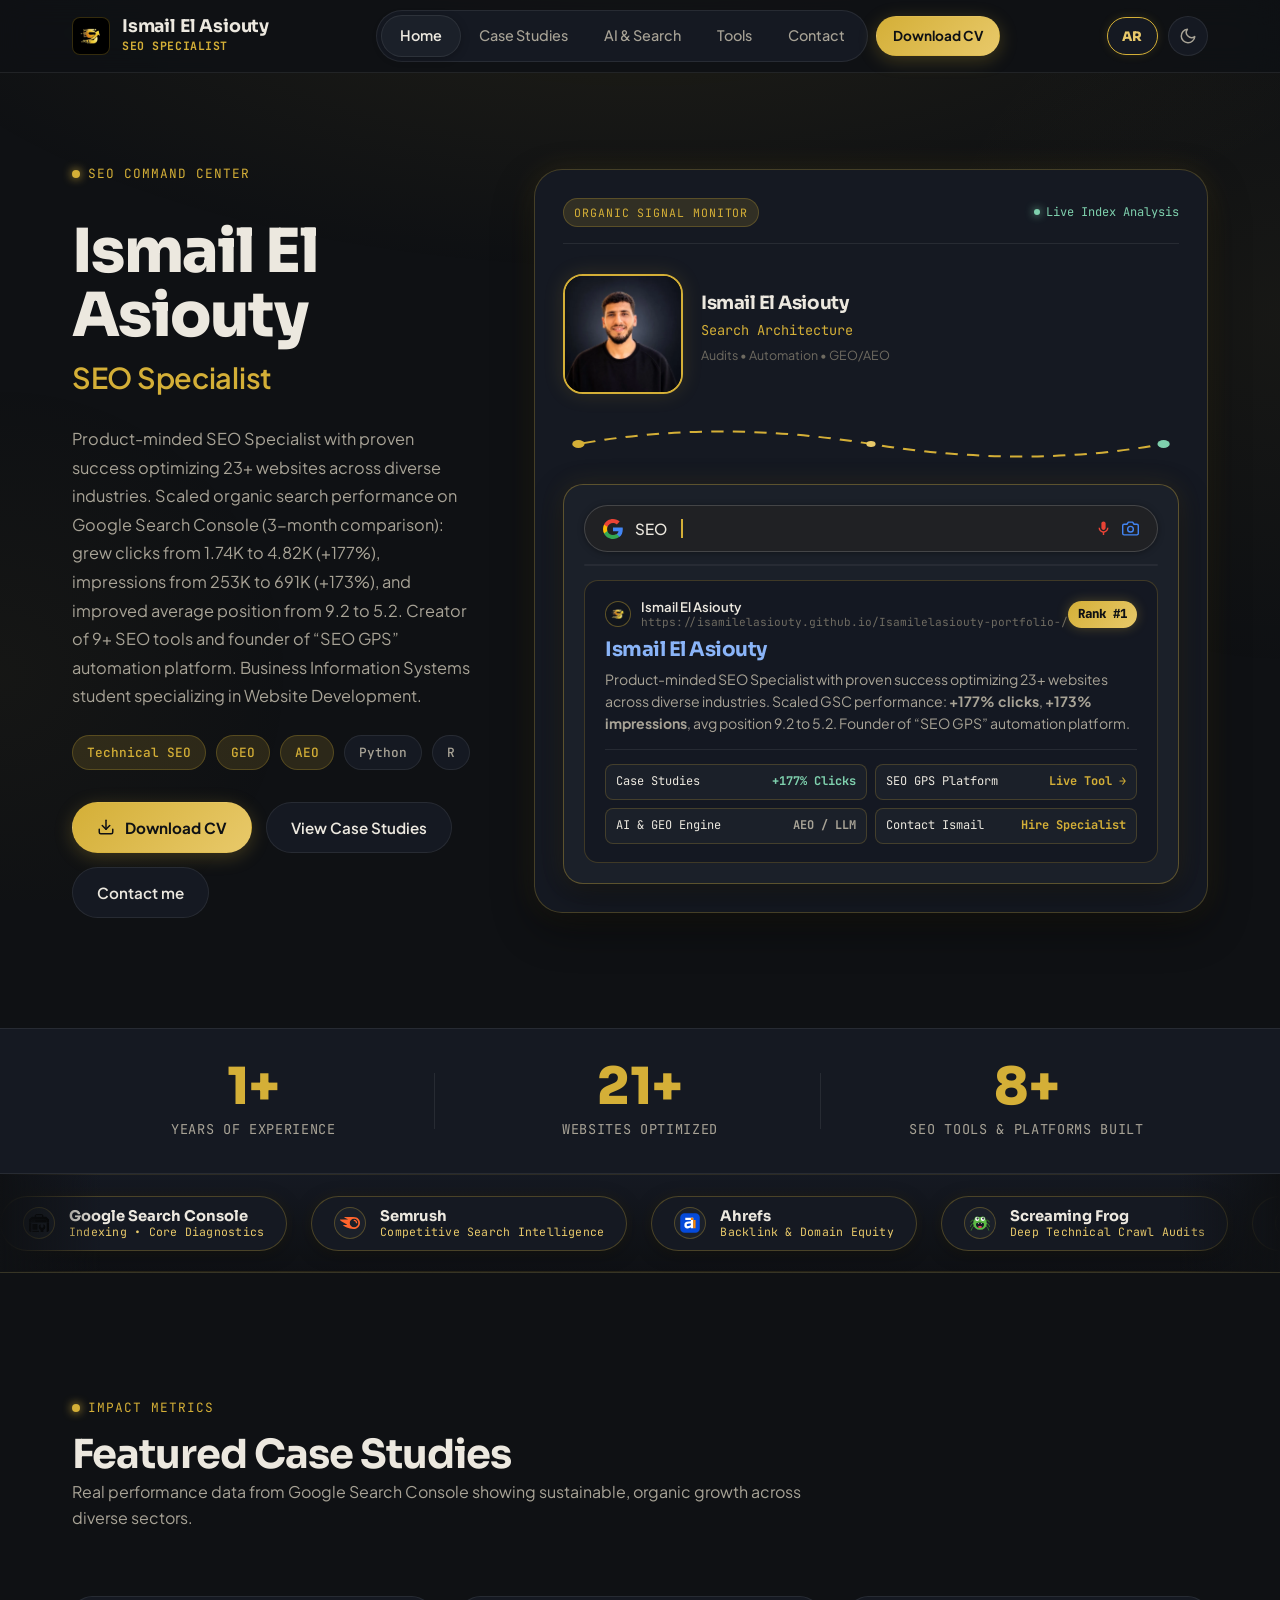
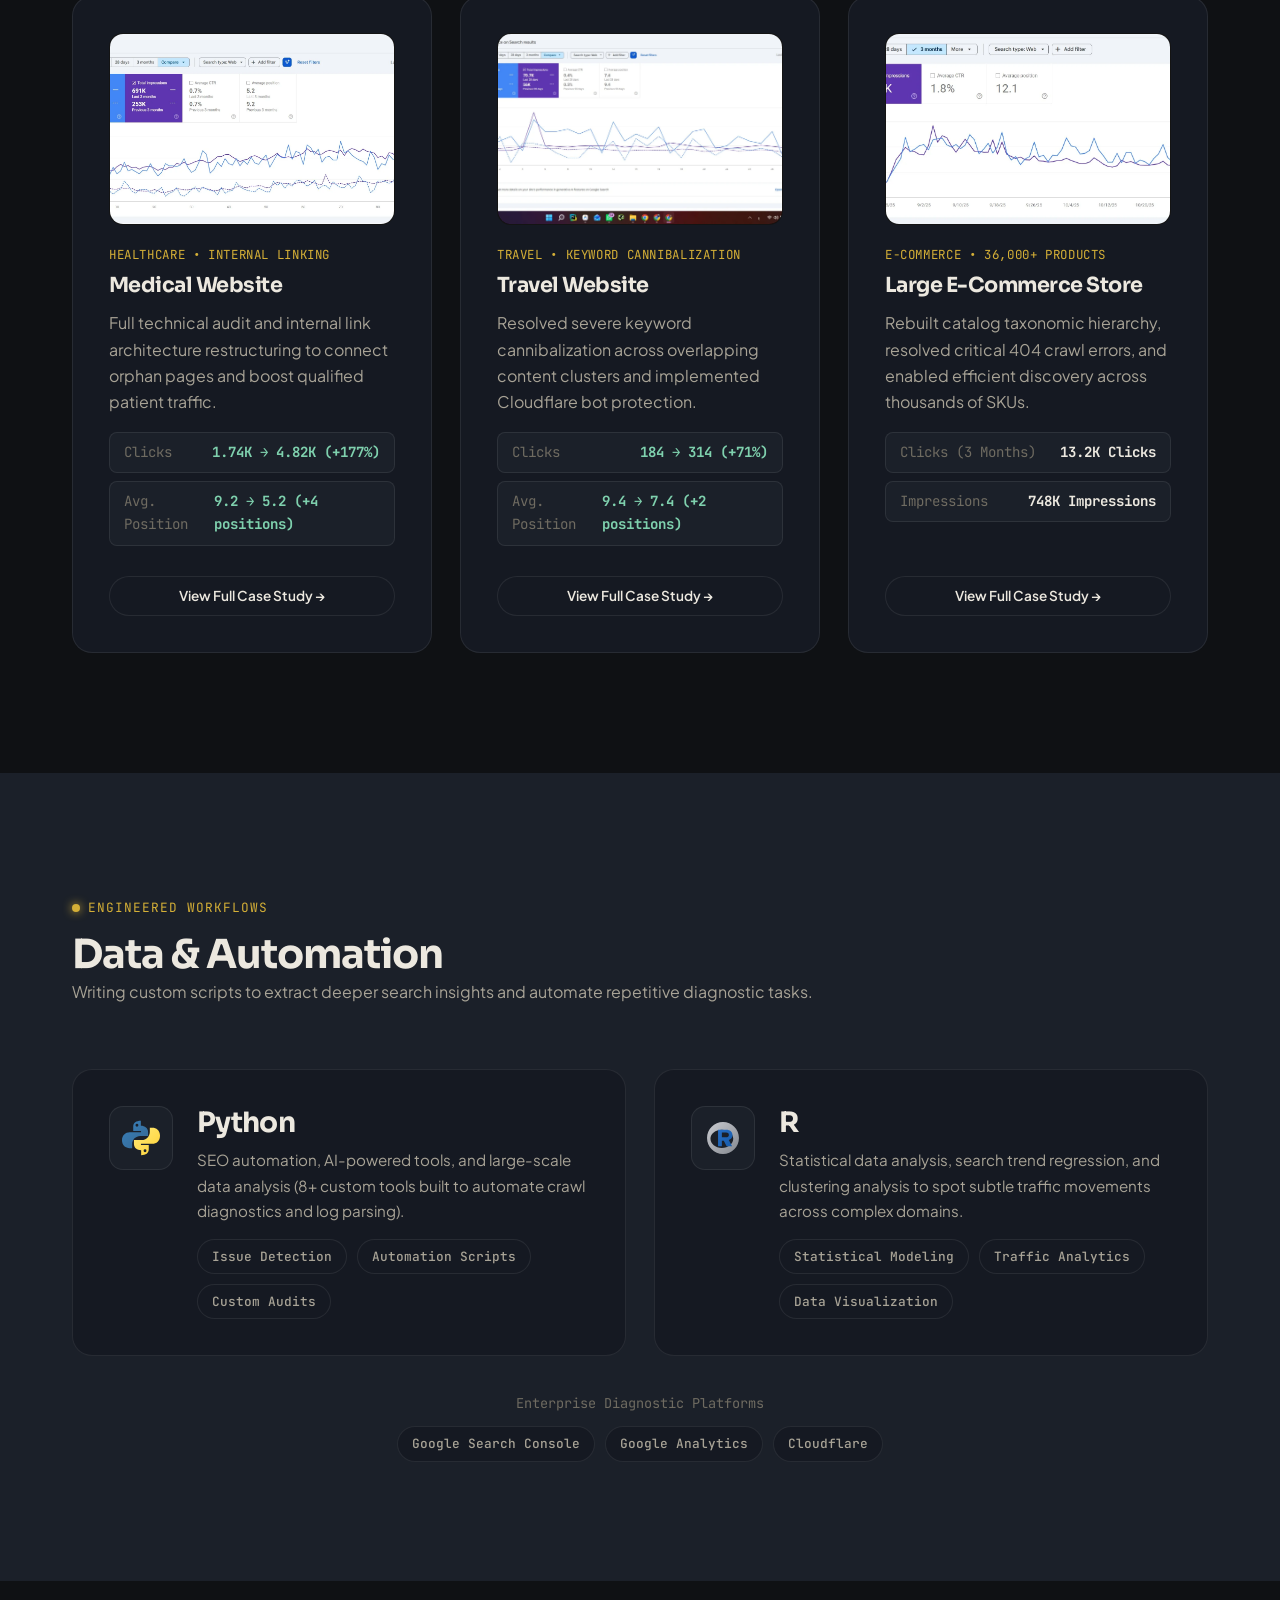
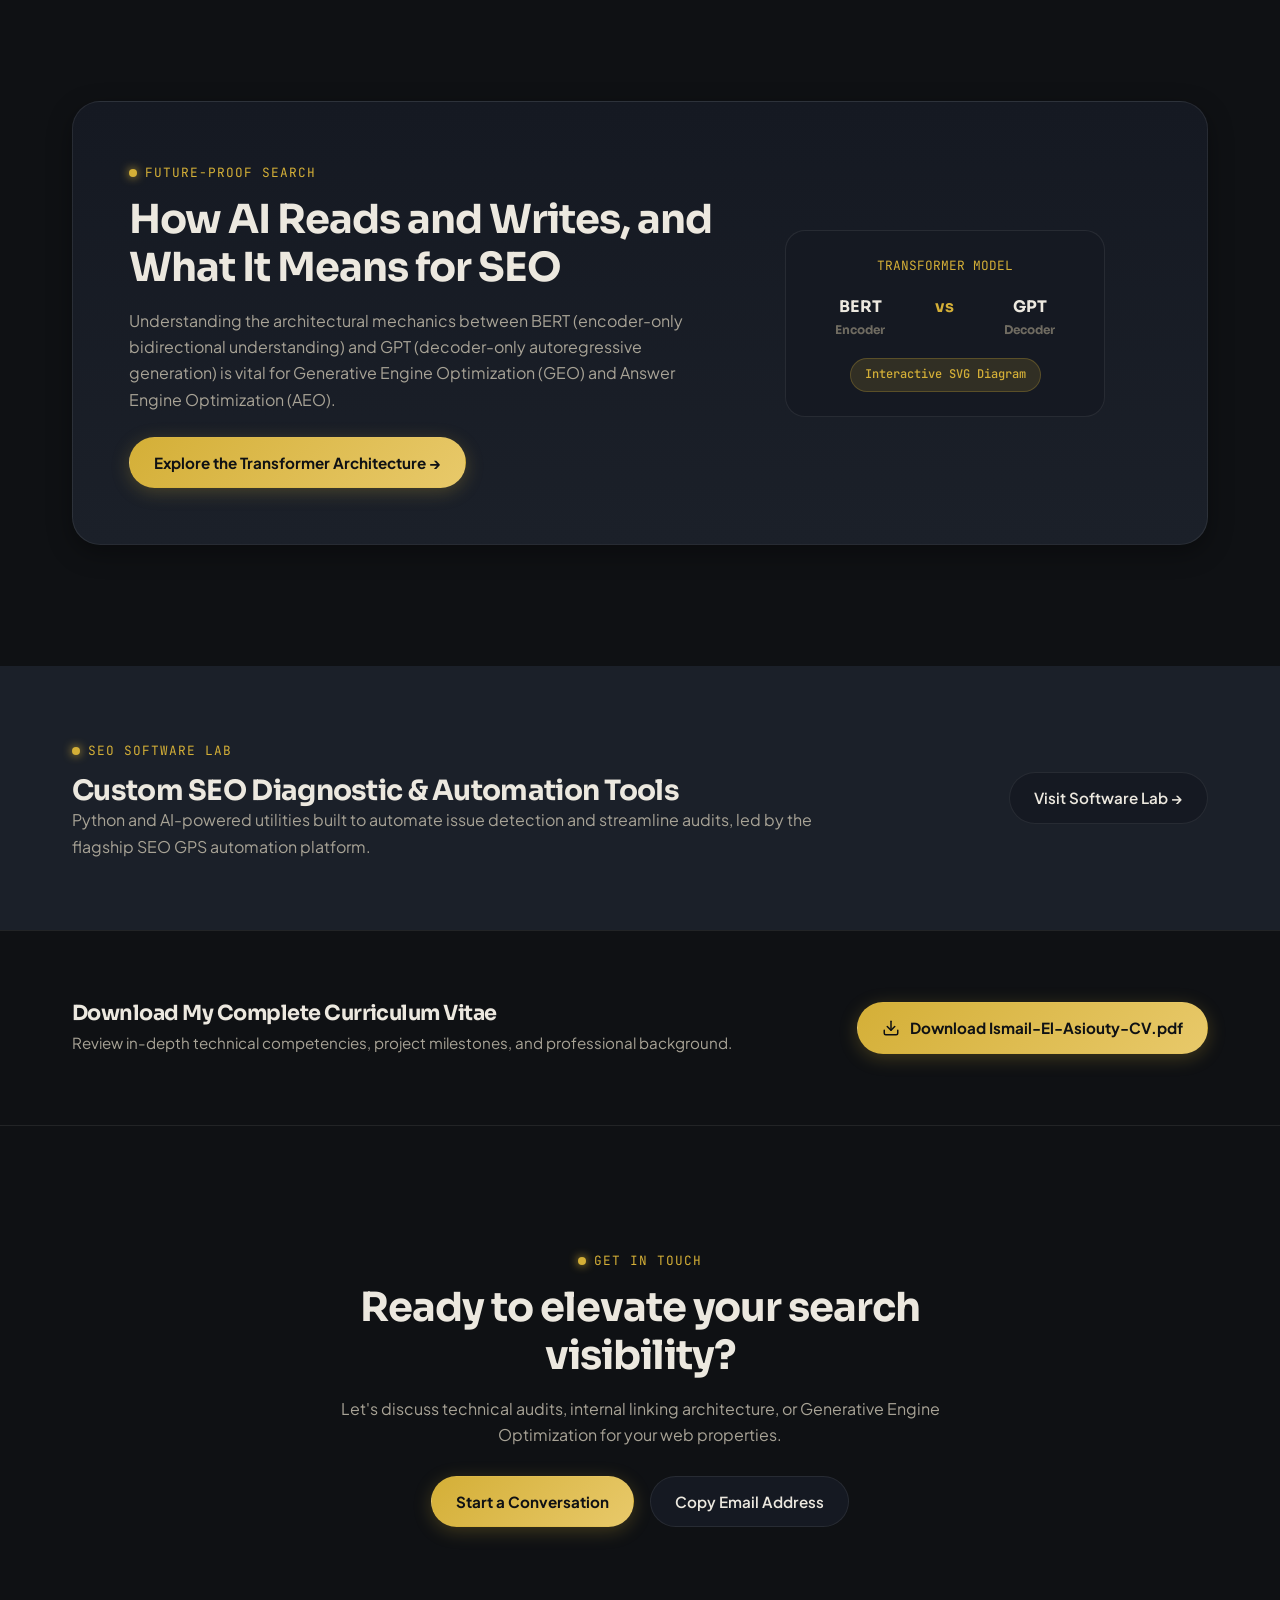
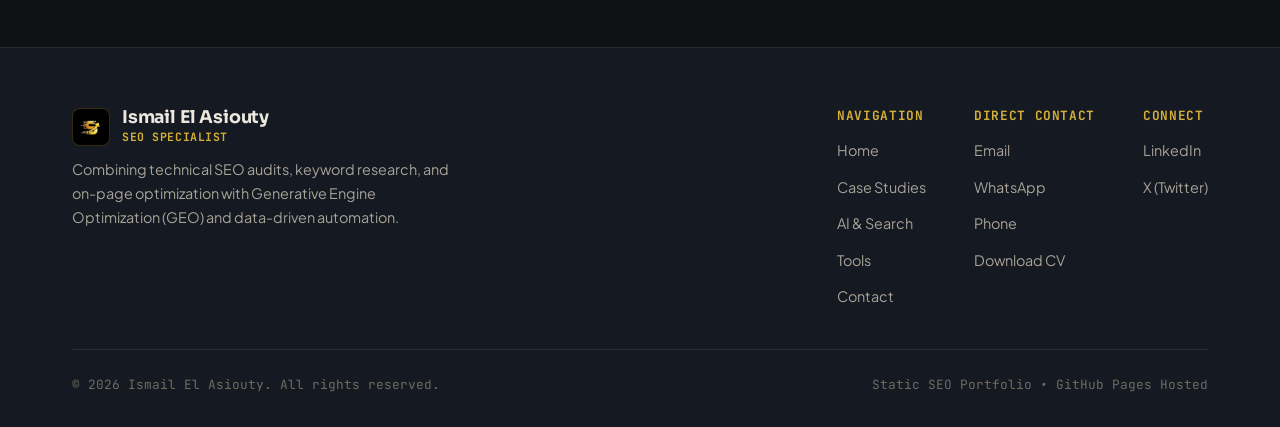
==== commit ee4df64a: "fix(mobile): refactor mobile header with always-visible AR/EN toggle, resolve 12-col grid crush on m" ====
--- a/index.html
+++ b/index.html
@@ -102,22 +102,21 @@
             <li><a href="tools.html" class="nav-link" data-i18n="nav.tools">Tools</a></li>
             <li><a href="contact.html" class="nav-link" data-i18n="nav.contact">Contact</a></li>
           </ul>
-
-          <div class="nav-actions">
-            <button type="button" class="lang-toggle" aria-label="Toggle language">
-              <span class="lang-text">عربي</span>
-            </button>
-            <button type="button" class="theme-toggle" aria-label="Toggle light/dark theme">
-              <svg class="icon-moon" viewBox="0 0 24 24" aria-hidden="true"><path d="M21 12.79A9 9 0 1 1 11.21 3 7 7 0 0 0 21 12.79z"></path></svg>
-              <svg class="icon-sun" viewBox="0 0 24 24" aria-hidden="true"><circle cx="12" cy="12" r="5"></circle><line x1="12" y1="1" x2="12" y2="3"></line><line x1="12" y1="21" x2="12" y2="23"></line><line x1="4.22" y1="4.22" x2="5.64" y2="5.64"></line><line x1="18.36" y1="18.36" x2="19.78" y2="19.78"></line><line x1="1" y1="12" x2="3" y2="12"></line><line x1="21" y1="12" x2="23" y2="12"></line><line x1="4.22" y1="19.78" x2="5.64" y2="18.36"></line><line x1="18.36" y1="5.64" x2="19.78" y2="4.22"></line></svg>
-            </button>
-            <a href="assets/cv/Ismail-El-Asiouty-CV.pdf" class="btn btn-primary btn-sm" download data-i18n="nav.download_cv">Download CV</a>
-          </div>
-        </div>
-
-        <button type="button" class="mobile-toggle" aria-label="Open mobile menu" aria-expanded="false">
-          <span></span>
-        </button>
+          <a href="assets/cv/Ismail-El-Asiouty-CV.pdf" class="btn btn-primary btn-sm nav-cv-btn" download data-i18n="nav.download_cv">Download CV</a>
+        </div>
+
+        <div class="nav-actions-always">
+          <button type="button" class="lang-toggle" aria-label="Toggle language">
+            <span class="lang-text">AR</span>
+          </button>
+          <button type="button" class="theme-toggle" aria-label="Toggle light/dark theme">
+            <svg class="icon-moon" viewBox="0 0 24 24" aria-hidden="true"><path d="M21 12.79A9 9 0 1 1 11.21 3 7 7 0 0 0 21 12.79z"></path></svg>
+            <svg class="icon-sun" viewBox="0 0 24 24" aria-hidden="true"><circle cx="12" cy="12" r="5"></circle><line x1="12" y1="1" x2="12" y2="3"></line><line x1="12" y1="21" x2="12" y2="23"></line><line x1="4.22" y1="4.22" x2="5.64" y2="5.64"></line><line x1="18.36" y1="18.36" x2="19.78" y2="19.78"></line><line x1="1" y1="12" x2="3" y2="12"></line><line x1="21" y1="12" x2="23" y2="12"></line><line x1="4.22" y1="19.78" x2="5.64" y2="18.36"></line><line x1="18.36" y1="5.64" x2="19.78" y2="4.22"></line></svg>
+          </button>
+          <button type="button" class="mobile-toggle" aria-label="Open mobile menu" aria-expanded="false">
+            <span></span>
+          </button>
+        </div>
       </nav>
     </div>
 
@@ -129,12 +128,12 @@
       <a href="tools.html" class="nav-link" data-i18n="nav.tools">Tools</a>
       <a href="contact.html" class="nav-link" data-i18n="nav.contact">Contact</a>
       <div style="margin-top: 16px; display: flex; flex-direction: column; gap: 12px;">
+        <a href="assets/cv/Ismail-El-Asiouty-CV.pdf" class="btn btn-primary" download data-i18n="nav.download_cv">Download CV</a>
         <button type="button" class="btn btn-secondary lang-toggle" style="width: 100%;">
-          <span class="lang-text">عربي</span>
+          Language: <span class="lang-text" style="font-weight: 800; margin-left: 6px;">AR</span>
         </button>
-        <a href="assets/cv/Ismail-El-Asiouty-CV.pdf" class="btn btn-primary" download data-i18n="nav.download_cv">Download CV</a>
-        <button type="button" class="btn btn-secondary theme-toggle" style="width: 100%;" data-i18n="nav.toggle_theme">Toggle Theme</button>
-      </div>
+      </div>
+    </div>
     </div>
   </header>
 
@@ -160,11 +159,11 @@
             </p>
 
             <div class="chip-group" aria-label="Specialties">
-              <span class="chip chip-gold">Technical SEO</span>
-              <span class="chip chip-gold">GEO</span>
-              <span class="chip chip-gold">AEO</span>
-              <span class="chip">Python</span>
-              <span class="chip">R</span>
+              <span class="chip chip-gold" data-i18n="hero.chip_tech">Technical SEO</span>
+              <span class="chip chip-gold" data-i18n="hero.chip_geo">GEO</span>
+              <span class="chip chip-gold" data-i18n="hero.chip_aeo">AEO</span>
+              <span class="chip" data-i18n="hero.chip_py">Python</span>
+              <span class="chip" data-i18n="hero.chip_r">R</span>
             </div>
 
             <div class="hero-actions">
@@ -192,8 +191,8 @@
                 </div>
                 <div>
                   <h2 style="font-size: 1.15rem; margin-bottom: 4px;">Ismail El Asiouty</h2>
-                  <p style="font-size: 0.85rem; color: var(--gold); margin: 0; font-family: var(--font-mono);">Search Architecture</p>
-                  <p style="font-size: 0.78rem; color: var(--text-3); margin-top: 4px;">Audits &bull; Automation &bull; GEO/AEO</p>
+                  <p style="font-size: 0.85rem; color: var(--gold); margin: 0; font-family: var(--font-mono);" data-i18n="hero.card_sub">Search Architecture</p>
+                  <p style="font-size: 0.78rem; color: var(--text-3); margin-top: 4px;" data-i18n="hero.card_meta">Audits &bull; Automation &bull; GEO/AEO</p>
                 </div>
               </div>
 
@@ -419,9 +418,9 @@
     <section class="section">
       <div class="container">
         <div class="section-head reveal">
-          <span class="section-tag">Impact Metrics</span>
-          <h2>Featured Case Studies</h2>
-          <p>Real performance data from Google Search Console showing sustainable, organic growth across diverse sectors.</p>
+          <span class="section-tag" data-i18n="cases.section_tag">Impact Metrics</span>
+          <h2 data-i18n="cases.section_title">Featured Case Studies</h2>
+          <p data-i18n="cases.section_desc">Real performance data from Google Search Console showing sustainable, organic growth across diverse sectors.</p>
         </div>
 
         <div class="results-grid reveal-stagger">
@@ -430,9 +429,9 @@
             <div class="result-card-thumb">
               <img src="assets/images/case-1-medical-main.webp" alt="Google Search Console report for Medical website" width="1518" height="746" loading="lazy">
             </div>
-            <span class="result-card-meta">Healthcare &bull; Internal Linking</span>
-            <h3>Medical Website</h3>
-            <p>Full technical audit and internal link architecture restructuring to connect orphan pages and boost qualified patient traffic.</p>
+            <span class="result-card-meta" data-i18n="cases.case1_meta">Healthcare &bull; Internal Linking</span>
+            <h3 data-i18n="cases.case1_title">Medical Website</h3>
+            <p data-i18n="cases.case1_desc">Full technical audit and internal link architecture restructuring to connect orphan pages and boost qualified patient traffic.</p>
             <div class="metric-badge-group">
               <div class="metric-pill">
                 <span class="metric-label">Clicks</span>
@@ -542,9 +541,7 @@
 
         <!-- Text-Only Tool Chips (Strictly Text, No Third-Party Logos) -->
         <div style="margin-top: 36px; text-align: center;" class="reveal">
-          <p style="font-family: var(--font-mono); font-size: 0.85rem; color: var(--text-3); margin-bottom: 12px; margin-left: auto; margin-right: auto;">
-            Enterprise Diagnostic Platforms
-          </p>
+          <p style="font-family: var(--font-mono); font-size: 0.85rem; color: var(--text-3); margin-bottom: 12px; margin-left: auto; margin-right: auto;" data-i18n="platforms.tag">Enterprise Diagnostic Platforms</p>
           <div class="chip-group" style="justify-content: center;">
             <span class="chip">Google Search Console</span>
             <span class="chip">Google Analytics</span>
@@ -560,24 +557,20 @@
         <div class="card card-command reveal" style="padding: clamp(32px, 5vw, 56px);">
           <div class="grid-12" style="align-items: center;">
             <div style="grid-column: span 7;">
-              <span class="section-tag">Future-Proof Search</span>
-              <h2>How AI Reads and Writes, and What It Means for SEO</h2>
-              <p style="margin: 16px 0 24px;">
-                Understanding the architectural mechanics between BERT (encoder-only bidirectional understanding) and GPT (decoder-only autoregressive generation) is vital for Generative Engine Optimization (GEO) and Answer Engine Optimization (AEO).
-              </p>
-              <a href="ai-search.html" class="btn btn-primary">
-                Explore the Transformer Architecture &rarr;
-              </a>
+              <span class="section-tag" data-i18n="ai.tag">Future-Proof Search</span>
+              <h2 data-i18n="ai.title">How AI Reads and Writes, and What It Means for SEO</h2>
+              <p style="margin: 16px 0 24px;" data-i18n="ai.desc">Understanding the architectural mechanics between BERT (encoder-only bidirectional understanding) and GPT (decoder-only autoregressive generation) is vital for Generative Engine Optimization (GEO) and Answer Engine Optimization (AEO).</p>
+              <a href="ai-search.html" class="btn btn-primary" data-i18n="ai.btn">Explore the Transformer Architecture &rarr;</a>
             </div>
             <div style="grid-column: span 5; display: flex; justify-content: center;">
               <div style="width: 100%; max-width: 320px; padding: 24px; background: var(--surface); border: 1px solid var(--border); border-radius: var(--radius-lg); text-align: center;">
-                <div style="font-family: var(--font-mono); font-size: 0.8rem; color: var(--gold); margin-bottom: 10px;">TRANSFORMER MODEL</div>
+                <div style="font-family: var(--font-mono); font-size: 0.8rem; color: var(--gold); margin-bottom: 10px;" data-i18n="ai.model_badge">TRANSFORMER MODEL</div>
                 <div style="display: flex; justify-content: space-around; font-weight: 700; margin: 18px 0; font-family: var(--font-heading);">
                   <span style="color: var(--text);">BERT <small style="display:block; font-size:0.75rem; color:var(--text-3);">Encoder</small></span>
                   <span style="color: var(--gold);">vs</span>
                   <span style="color: var(--text);">GPT <small style="display:block; font-size:0.75rem; color:var(--text-3);">Decoder</small></span>
                 </div>
-                <span class="chip chip-gold" style="font-size: 0.75rem;">Interactive SVG Diagram</span>
+                <span class="chip chip-gold" style="font-size: 0.75rem;" data-i18n="ai.diagram_badge">Interactive SVG Diagram</span>
               </div>
             </div>
           </div>
@@ -594,7 +587,7 @@
             <h3 data-i18n="tools.lab_title">Custom SEO Diagnostic &amp; Automation Tools</h3>
             <p data-i18n="tools.lab_desc">Python and AI-powered utilities built to automate issue detection and streamline audits, led by the flagship SEO GPS automation platform.</p>
           </div>
-          <a href="tools.html" class="btn btn-secondary">Visit Software Lab &rarr;</a>
+          <a href="tools.html" class="btn btn-secondary" data-i18n="tools.lab_btn">Visit Software Lab &rarr;</a>
         </div>
       </div>
     </section>
@@ -604,10 +597,10 @@
       <div class="container">
         <div style="display: flex; align-items: center; justify-content: space-between; flex-wrap: wrap; gap: 20px;" class="reveal">
           <div>
-            <h3 style="font-size: 1.3rem;">Download My Complete Curriculum Vitae</h3>
-            <p style="font-size: 0.95rem; margin-top: 4px;">Review in-depth technical competencies, project milestones, and professional background.</p>
-          </div>
-          <a href="assets/cv/Ismail-El-Asiouty-CV.pdf" class="btn btn-primary" download>
+            <h3 style="font-size: 1.3rem;" data-i18n="cv.title">Download My Complete Curriculum Vitae</h3>
+            <p style="font-size: 0.95rem; margin-top: 4px;" data-i18n="cv.desc">Review in-depth technical competencies, project milestones, and professional background.</p>
+          </div>
+          <a href="assets/cv/Ismail-El-Asiouty-CV.pdf" class="btn btn-primary" download data-i18n="cv.btn">
             <svg width="18" height="18" viewBox="0 0 24 24" fill="none" stroke="currentColor" stroke-width="2" stroke-linecap="round" stroke-linejoin="round" aria-hidden="true"><path d="M21 15v4a2 2 0 0 1-2 2H5a2 2 0 0 1-2-2v-4"></path><polyline points="7 10 12 15 17 10"></polyline><line x1="12" y1="15" x2="12" y2="3"></line></svg>
             Download Ismail-El-Asiouty-CV.pdf
           </a>
@@ -619,14 +612,12 @@
     <section class="section" style="text-align: center;">
       <div class="container">
         <div class="reveal" style="max-width: 680px; margin: 0 auto;">
-          <span class="section-tag">Get in Touch</span>
-          <h2 style="margin-bottom: 16px;">Ready to elevate your search visibility?</h2>
-          <p style="margin: 0 auto 28px;">
-            Let's discuss technical audits, internal linking architecture, or Generative Engine Optimization for your web properties.
-          </p>
+          <span class="section-tag" data-i18n="contact.tag">Get in Touch</span>
+          <h2 style="margin-bottom: 16px;" data-i18n="contact.title">Ready to elevate your search visibility?</h2>
+          <p style="margin: 0 auto 28px;" data-i18n="contact.desc">Let's discuss technical audits, internal linking architecture, or Generative Engine Optimization for your web properties.</p>
           <div style="display: flex; justify-content: center; gap: 16px; flex-wrap: wrap;">
-            <a href="contact.html" class="btn btn-primary">Start a Conversation</a>
-            <button type="button" class="btn btn-secondary" data-copy="ismailelasiouty3@gmail.com">Copy Email Address</button>
+            <a href="contact.html" class="btn btn-primary" data-i18n="contact.cta_btn">Start a Conversation</a>
+            <button type="button" class="btn btn-secondary" data-copy="ismailelasiouty3@gmail.com" data-i18n="contact.copy_email">Copy Email Address</button>
           </div>
         </div>
       </div>
@@ -660,7 +651,7 @@
 
         <div class="footer-links">
           <div class="footer-col">
-            <h5>Navigation</h5>
+            <h5 data-i18n="footer.nav_title">Navigation</h5>
             <ul>
               <li><a href="index.html" data-i18n="nav.home">Home</a></li>
               <li><a href="case-studies.html" data-i18n="nav.case_studies">Case Studies</a></li>
@@ -681,7 +672,7 @@
           </div>
 
           <div class="footer-col">
-            <h5>Connect</h5>
+            <h5 data-i18n="footer.connect_title">Connect</h5>
             <ul>
               <li><a href="https://www.linkedin.com/in/ismailelasiouty/" target="_blank" rel="noopener">LinkedIn</a></li>
               <li><a href="https://x.com/ismailelasiouty" target="_blank" rel="noopener">X (Twitter)</a></li>
@@ -691,7 +682,7 @@
       </div>
 
       <div class="footer-bottom">
-        <span>&copy; 2026 Ismail El Asiouty. All rights reserved.</span>
+        <span>&copy; 2026 Ismail El Asiouty. <span data-i18n="footer.rights">All rights reserved.</span></span>
         <span>Static SEO Portfolio &bull; GitHub Pages Hosted</span>
       </div>
     </div>
--- a/assets/css/main.css
+++ b/assets/css/main.css
@@ -435,21 +435,29 @@
 /* Language Toggle Button */
 .lang-toggle {
   background: var(--surface);
-  border: 1px solid var(--border);
-  color: var(--gold);
-  height: 40px;
-  padding: 0 16px;
+  border: 1.5px solid var(--gold);
+  color: var(--gold-light);
+  height: 38px;
+  padding: 0 14px;
   border-radius: 999px;
-  display: flex;
+  display: inline-flex;
   align-items: center;
   justify-content: center;
-  gap: 6px;
+  gap: 4px;
   cursor: pointer;
   transition: all var(--transition-fast);
   font-family: var(--font-heading);
-  font-size: 0.85rem;
-  font-weight: 700;
+  font-size: 0.82rem;
+  font-weight: 800;
+  letter-spacing: 0.04em;
   white-space: nowrap;
+  box-shadow: 0 0 10px rgba(212, 175, 55, 0.15);
+}
+
+.nav-actions-always {
+  display: flex;
+  align-items: center;
+  gap: 10px;
 }
 
 .lang-toggle:hover {
@@ -2255,7 +2263,7 @@
 .reveal-stagger.active > *:nth-child(4) { transition-delay: 0.35s; opacity: 1; transform: translateY(0); }
 
 /* --------------------------------------------------------------------------
-   20. RESPONSIVE BREAKPOINTS (OPTIMIZED FOR ALL MOBILE VIEWPORTS 320px+)
+   20. RESPONSIVE BREAKPOINTS (METICULOUSLY OPTIMIZED FOR ALL VIEWPORTS)
    -------------------------------------------------------------------------- */
 @media (max-width: 1024px) {
   .hero-grid {
@@ -2268,6 +2276,16 @@
   .arch-diagram-layout {
     grid-template-columns: 1fr;
   }
+  .grid-12 {
+    display: flex !important;
+    flex-direction: column !important;
+    gap: 28px !important;
+  }
+  .grid-12 > div {
+    grid-column: auto !important;
+    width: 100% !important;
+    max-width: 100% !important;
+  }
 }
 
 @media (max-width: 768px) {
@@ -2275,78 +2293,214 @@
     padding: 0 16px;
   }
   .section {
-    padding: 56px 0;
-  }
-  .nav-desktop { display: none; }
-  .mobile-toggle { display: flex; }
-
+    padding: 48px 0;
+  }
+  .section-tight {
+    padding: 28px 0;
+  }
+
+  /* Header & Navigation */
+  .site-header {
+    height: 66px;
+  }
+  .nav-wrap {
+    height: 66px;
+  }
+  .nav-desktop {
+    display: none !important;
+  }
+  .nav-actions-always {
+    display: flex !important;
+    align-items: center;
+    gap: 8px;
+  }
+  .lang-toggle {
+    height: 36px;
+    padding: 0 12px;
+    font-size: 0.78rem;
+  }
+  .theme-toggle {
+    width: 36px;
+    height: 36px;
+  }
+  .mobile-toggle {
+    display: flex !important;
+    width: 36px;
+    height: 36px;
+  }
+  .brand-logo {
+    width: 34px;
+    height: 34px;
+  }
+  .brand-name {
+    font-size: 1.05rem;
+  }
+  .brand-role {
+    font-size: 0.75rem;
+  }
+
+  /* Hero Section */
   .hero {
-    padding-top: 40px;
-    padding-bottom: 48px;
+    padding-top: 24px;
+    padding-bottom: 40px;
   }
   .hero-title {
-    font-size: clamp(2rem, 7vw, 2.75rem);
+    font-size: clamp(1.85rem, 6.5vw, 2.5rem);
+    line-height: 1.12;
+    word-break: break-word;
   }
   .hero-role {
-    font-size: 1.1rem;
+    font-size: 1.05rem;
+    margin-top: 4px;
   }
   .hero-intro {
-    font-size: 0.96rem;
+    font-size: 0.92rem;
     line-height: 1.6;
-  }
-
-  .proof-strip {
-    padding: 24px 0;
-    margin: 20px 0 40px;
-  }
-  .proof-grid {
-    grid-template-columns: 1fr;
-    gap: 20px;
-  }
-  .proof-item {
-    padding: 12px 16px;
-  }
-  .proof-item:not(:last-child)::after {
-    display: none;
-  }
-  .proof-number {
-    font-size: 2.5rem;
-  }
-
+    color: var(--text-2);
+  }
+  .chip-group {
+    gap: 6px;
+  }
+  .chip {
+    font-size: 0.74rem;
+    padding: 4px 10px;
+  }
+
+  /* Hero Card & Visual */
   .hero-card {
-    padding: 18px 14px;
+    padding: 16px 14px;
+    border-radius: var(--radius-lg);
+    max-width: 100%;
+    overflow: hidden;
+  }
+  .hero-portrait-frame {
+    width: 68px;
+    height: 68px;
+    border-radius: 12px;
+    flex-shrink: 0;
+  }
+
+  /* Authentic Google Search Simulator */
+  .hero-search-simulator {
+    padding: 12px 10px;
     border-radius: var(--radius-md);
-  }
-  .hero-search-simulator {
-    padding: 14px 12px;
-    border-radius: var(--radius-md);
+    max-width: 100%;
+    overflow: hidden;
   }
   .sim-search-bar {
     padding: 8px 12px;
     gap: 8px;
+    border-radius: 999px;
+    max-width: 100%;
+    min-width: 0;
+    overflow: hidden;
+  }
+  .sim-google-g {
+    width: 18px;
+    height: 18px;
   }
   .sim-query-display {
-    font-size: 0.88rem;
+    font-size: clamp(0.78rem, 3.2vw, 0.9rem);
+    max-width: 190px;
+    min-width: 0;
+  }
+  .sim-search-actions {
+    gap: 8px;
+  }
+  .sim-action-icon {
+    width: 16px;
+    height: 16px;
   }
   .sim-result-card {
     padding: 14px 12px;
+    border-radius: var(--radius-md);
+    max-width: 100%;
+    overflow: hidden;
+  }
+  .sim-result-header {
+    gap: 8px;
+    max-width: 100%;
+    min-width: 0;
+  }
+  .sim-url-row {
+    flex: 1;
+    min-width: 0;
+    overflow: hidden;
+    gap: 8px;
+  }
+  .sim-url-text {
+    flex: 1;
+    min-width: 0;
+    overflow: hidden;
+  }
+  .sim-url-site {
+    font-size: 0.8rem;
+    white-space: nowrap;
+    overflow: hidden;
+    text-overflow: ellipsis;
+  }
+  .sim-url-path {
+    font-size: 0.68rem;
+    white-space: nowrap;
+    overflow: hidden;
+    text-overflow: ellipsis;
+    min-width: 0;
+    max-width: 100%;
+    display: block;
+  }
+  .rank-badge {
+    font-size: 0.72rem;
+    padding: 3px 8px;
   }
   .sim-title {
-    font-size: 1.1rem;
+    font-size: 1.08rem;
+    line-height: 1.3;
+    margin: 6px 0;
   }
   .sim-snippet {
-    font-size: 0.84rem;
+    font-size: 0.82rem;
     line-height: 1.5;
+    margin: 6px 0 12px;
   }
   .sim-sitelinks-grid {
-    grid-template-columns: 1fr 1fr;
-    gap: 6px;
+    grid-template-columns: 1fr !important;
+    gap: 7px !important;
+    margin-top: 10px;
+    padding-top: 10px;
   }
   .sim-sitelink-badge {
-    padding: 6px 8px;
-    font-size: 0.72rem;
-  }
-
+    display: flex;
+    justify-content: space-between;
+    align-items: center;
+    width: 100%;
+    padding: 8px 12px;
+    font-size: 0.78rem;
+    border-radius: 8px;
+  }
+
+  /* Proof Strip */
+  .proof-strip {
+    padding: 24px 0;
+    margin: 16px 0 32px;
+  }
+  .proof-grid {
+    grid-template-columns: 1fr;
+    gap: 16px;
+  }
+  .proof-item {
+    padding: 10px 14px;
+  }
+  .proof-item:not(:last-child)::after {
+    display: none;
+  }
+  .proof-number {
+    font-size: 2.3rem;
+  }
+  .proof-label {
+    font-size: 0.85rem;
+  }
+
+  /* Cards & Sections */
   .results-grid,
   .automation-grid,
   .evidence-grid,
@@ -2354,6 +2508,36 @@
     grid-template-columns: 1fr;
     gap: 20px;
   }
+  .result-card,
+  .case-card,
+  .tool-card {
+    padding: 18px 16px;
+    border-radius: var(--radius-md);
+  }
+
+  /* Browser Mockups */
+  .browser-bar {
+    padding: 8px 12px;
+    gap: 8px;
+  }
+  .browser-url {
+    flex: 1;
+    min-width: 0;
+    max-width: 100%;
+    overflow: hidden;
+    text-overflow: ellipsis;
+    white-space: nowrap;
+    font-size: 0.68rem;
+    padding: 2px 10px;
+  }
+
+  /* Card Command / AI Teaser */
+  .card-command {
+    padding: 20px 16px !important;
+    border-radius: var(--radius-md) !important;
+  }
+
+  /* Footer */
   .footer-links {
     gap: 24px;
   }
@@ -2364,7 +2548,7 @@
   }
 }
 
-@media (max-width: 480px) {
+@media (max-width: 540px) {
   .container {
     padding: 0 14px;
   }
@@ -2372,37 +2556,19 @@
     flex-direction: column;
     align-items: stretch;
     gap: 10px;
+    width: 100%;
   }
   .hero-actions .btn {
     width: 100%;
     justify-content: center;
-  }
-  .chip-group {
-    gap: 6px;
-  }
-  .chip {
-    font-size: 0.75rem;
-    padding: 4px 10px;
-  }
-  .hero-portrait-frame {
-    width: 58px;
-    height: 58px;
-  }
-  .sim-sitelinks-grid {
-    grid-template-columns: 1fr;
-  }
-  .sim-header-badges {
-    flex-wrap: wrap;
-  }
-  .rank-badge {
-    font-size: 0.72rem;
-    padding: 2px 8px;
+    height: 48px;
+    font-size: 0.95rem;
   }
   .back-to-top {
-    bottom: 16px;
-    right: 16px;
-    width: 42px;
-    height: 42px;
+    bottom: 14px;
+    right: 14px;
+    width: 40px;
+    height: 40px;
   }
 }
 
@@ -2460,7 +2626,7 @@
   flex-direction: row;
 }
 
-html[dir="rtl"] .nav-actions {
+html[dir="rtl"] .nav-actions-always {
   flex-direction: row-reverse;
 }
 
@@ -2514,10 +2680,11 @@
 
 html[dir="rtl"] .back-to-top {
   right: auto;
-  left: 20px;
-}
-
-html[dir="rtl"] .footer-grid {
+  left: 14px;
+}
+
+html[dir="rtl"] .footer-top {
+  flex-direction: row;
   text-align: right;
 }
 
@@ -2526,8 +2693,8 @@
 }
 
 html[dir="rtl"] .lang-toggle .lang-text {
-  font-family: 'Cairo', 'Sora', sans-serif;
-  font-weight: 700;
+  font-family: 'Sora', 'Cairo', sans-serif;
+  font-weight: 800;
 }
 
 html[dir="rtl"] .arrow-icon,
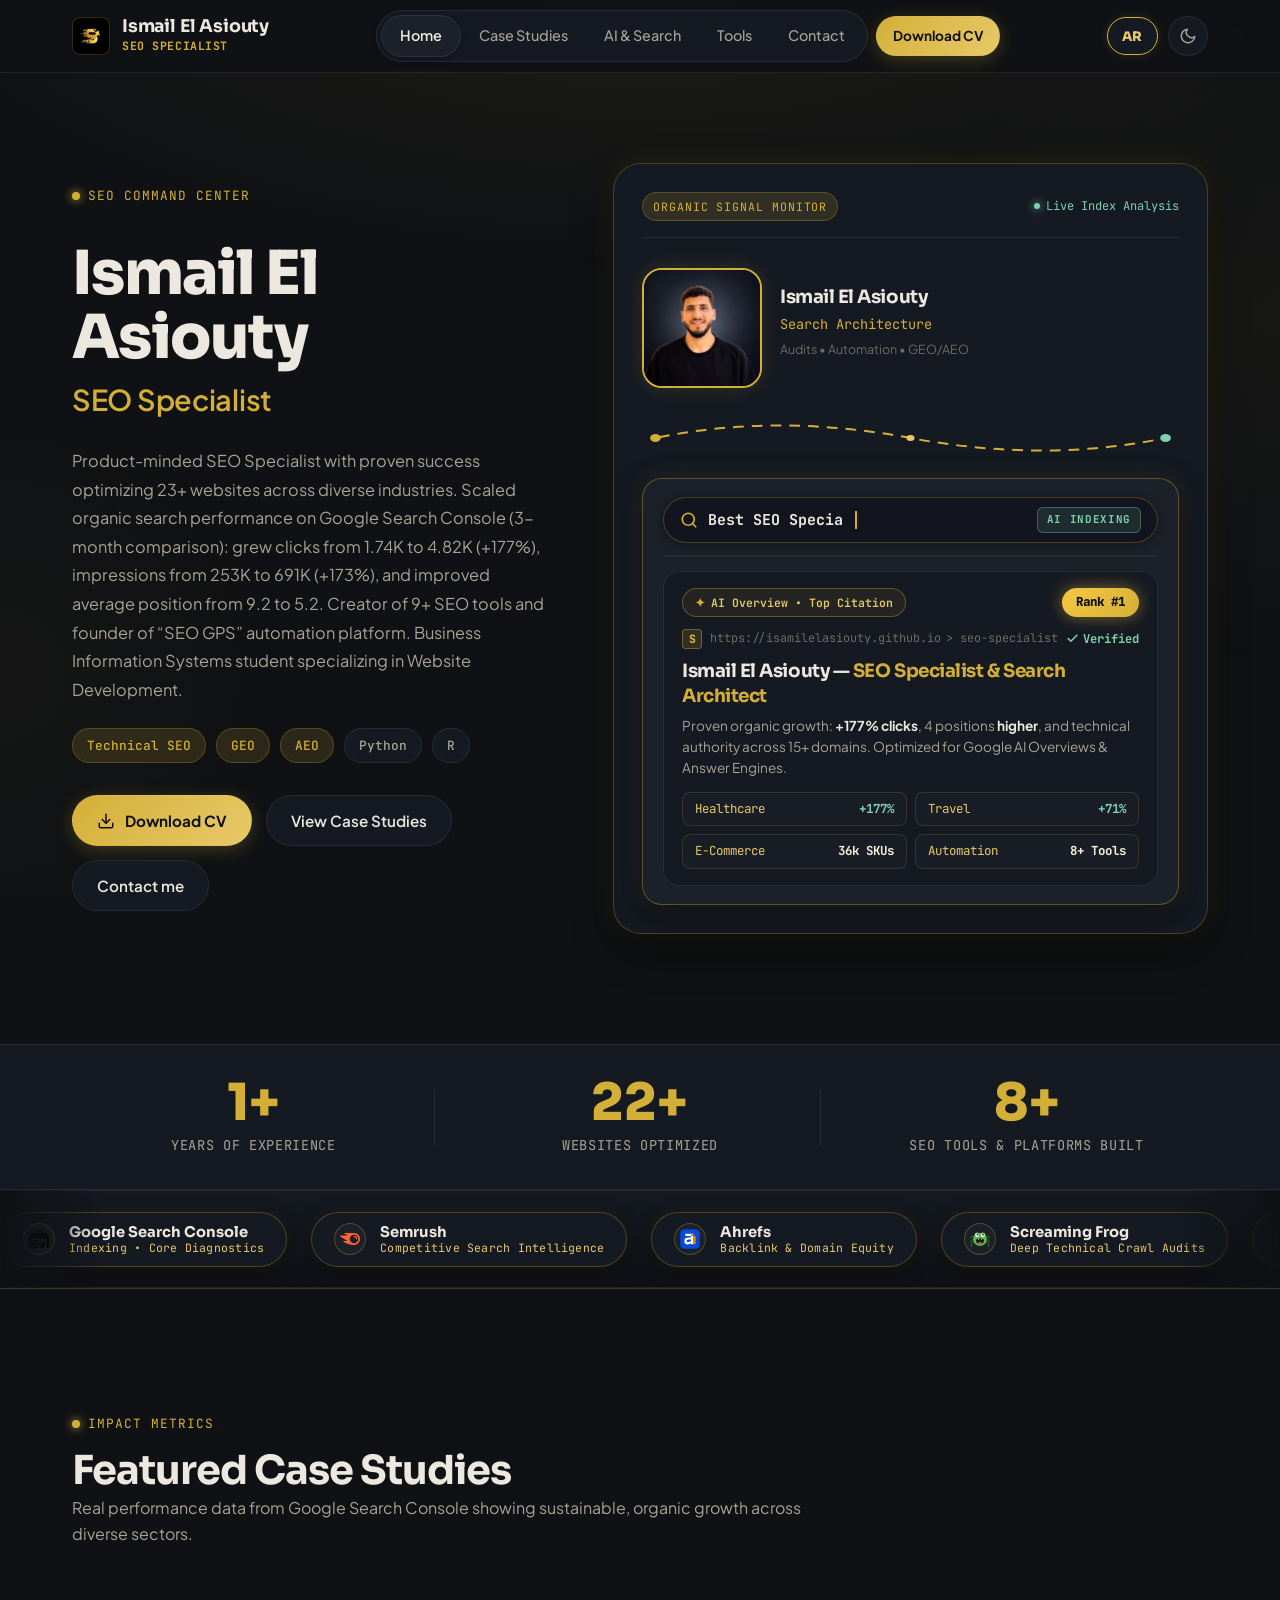
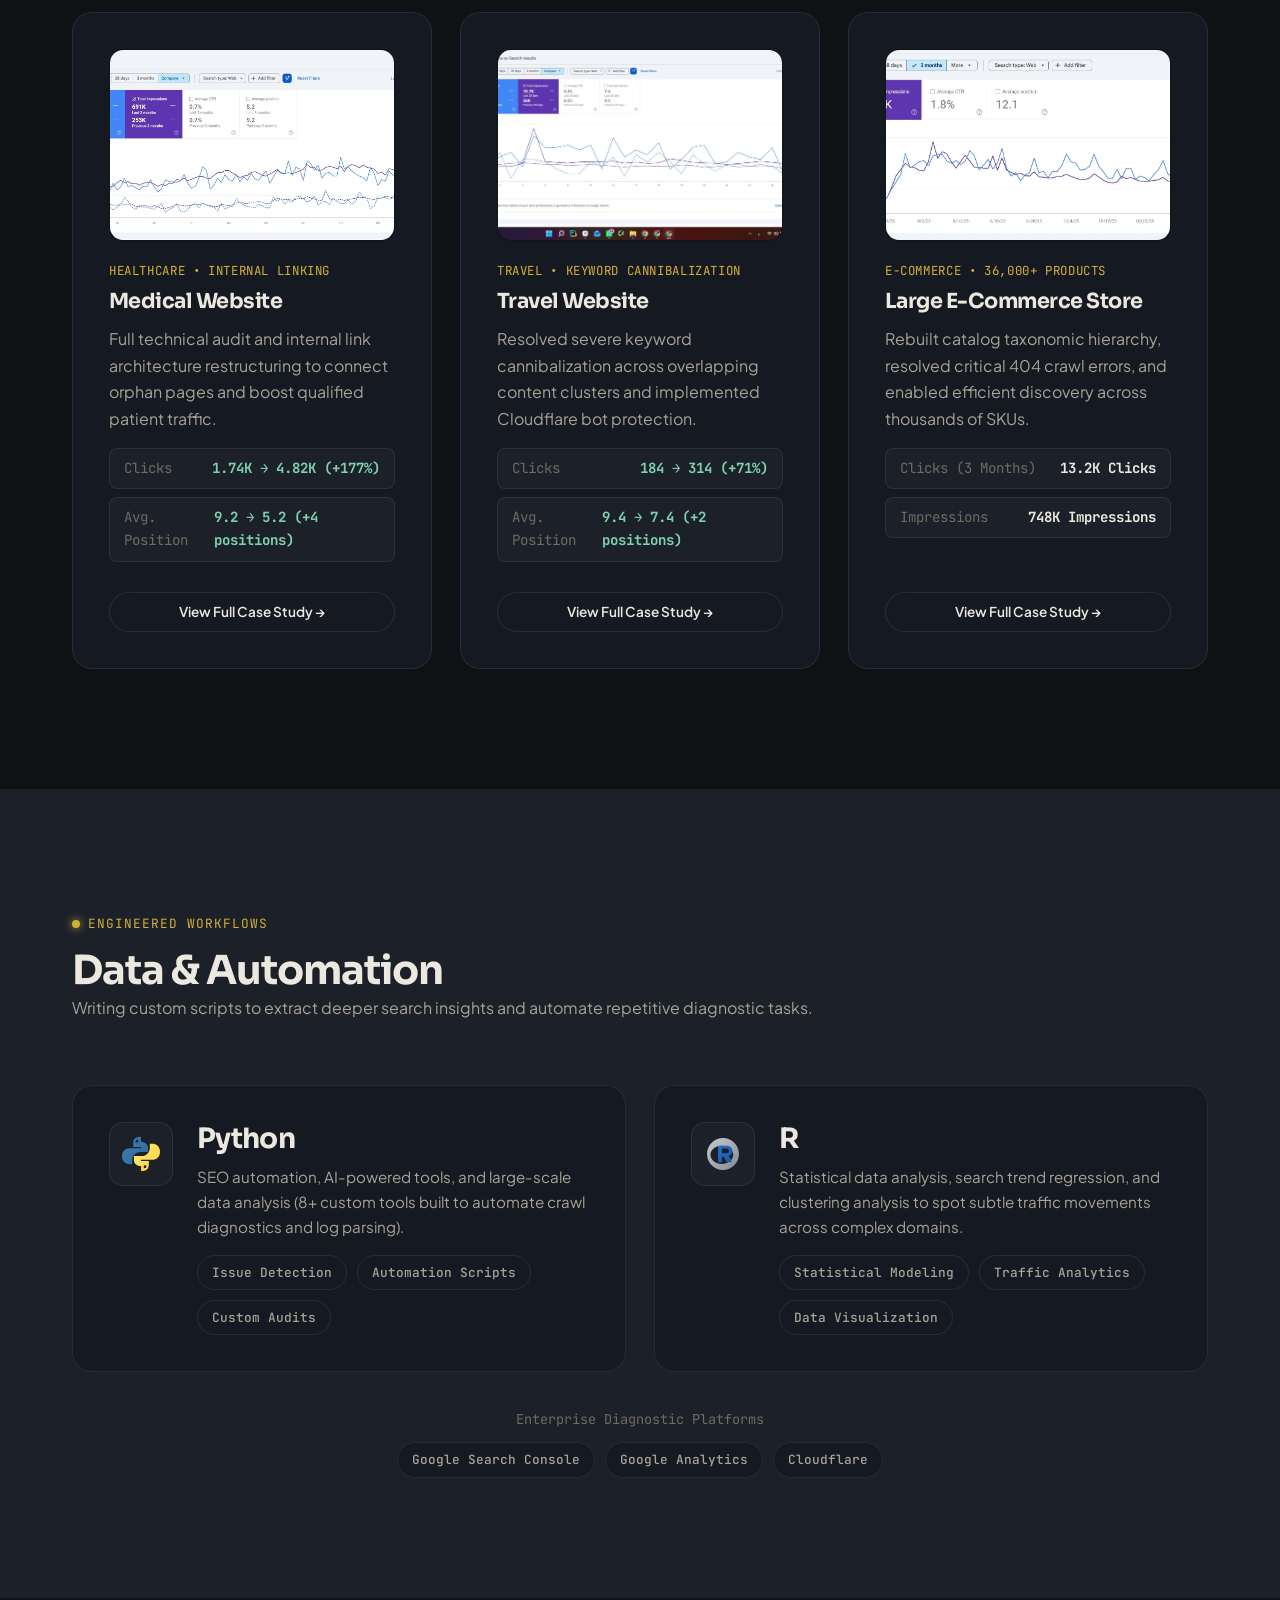
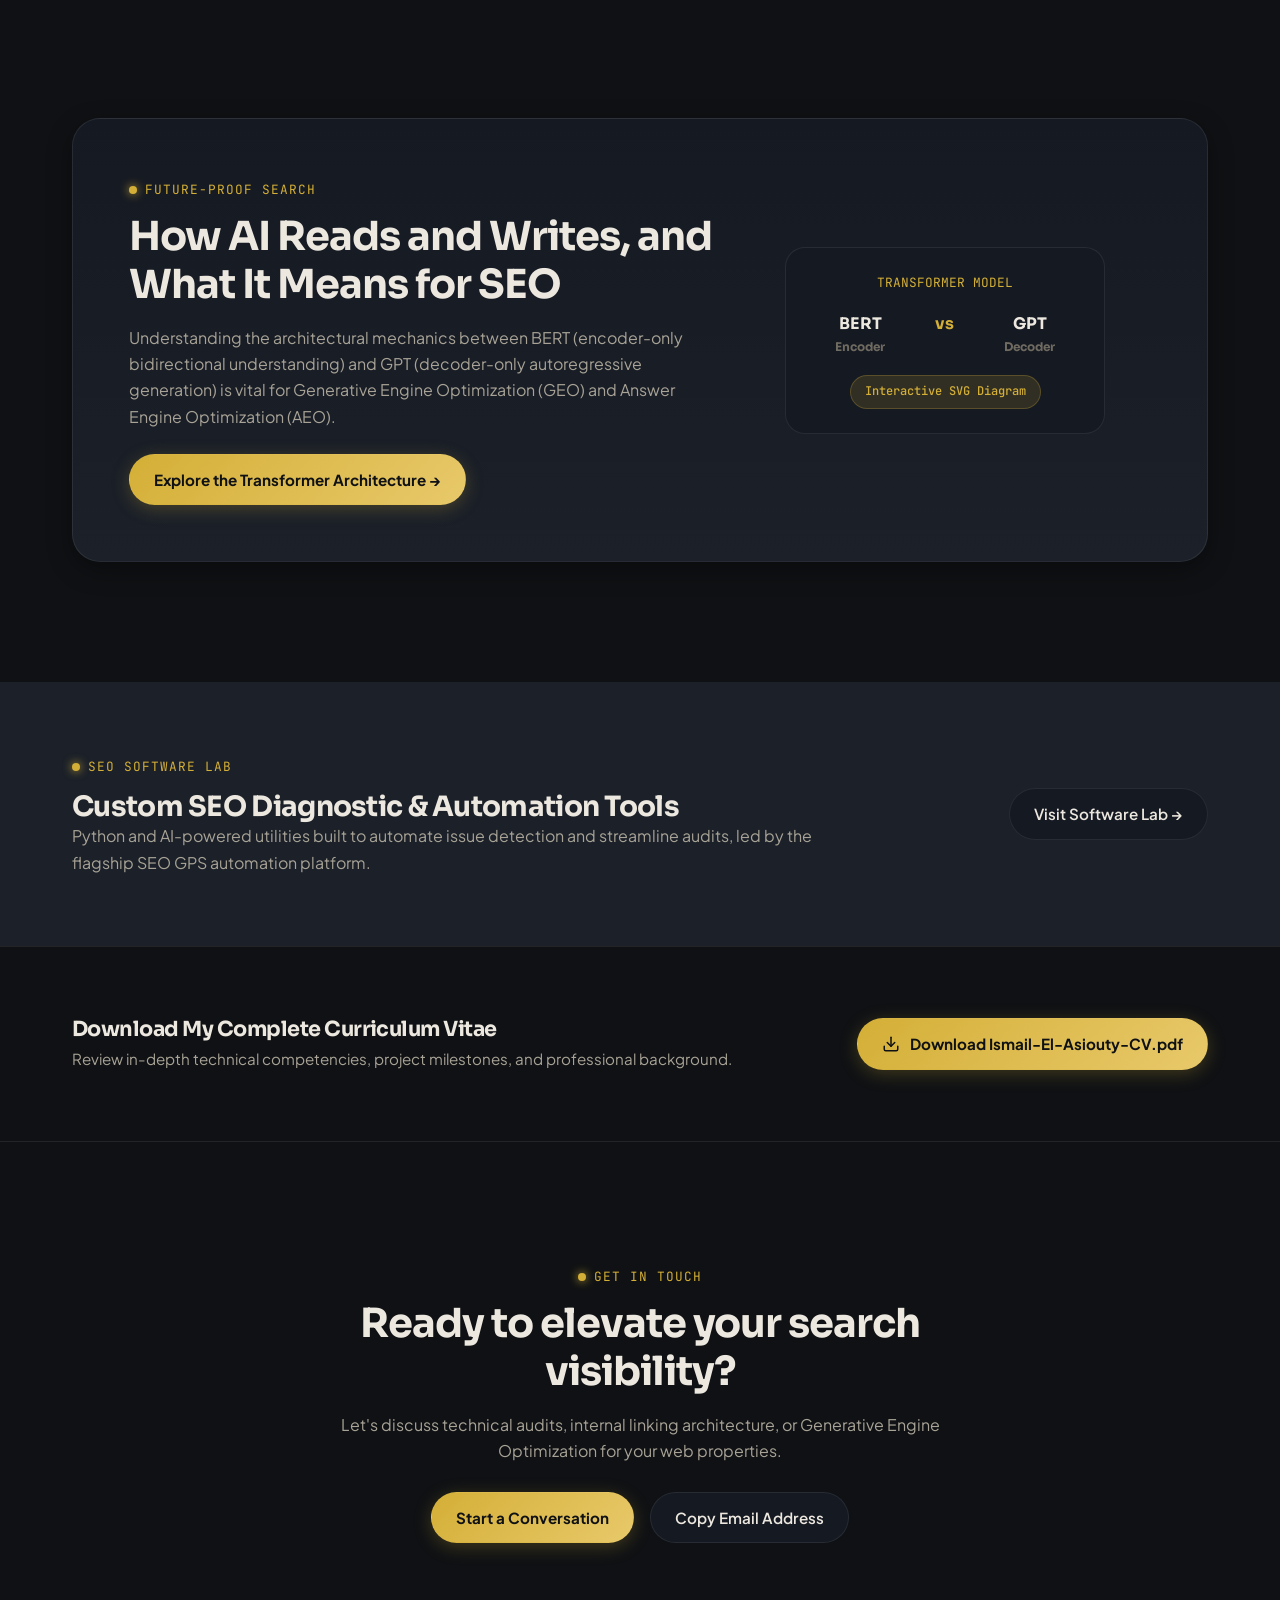
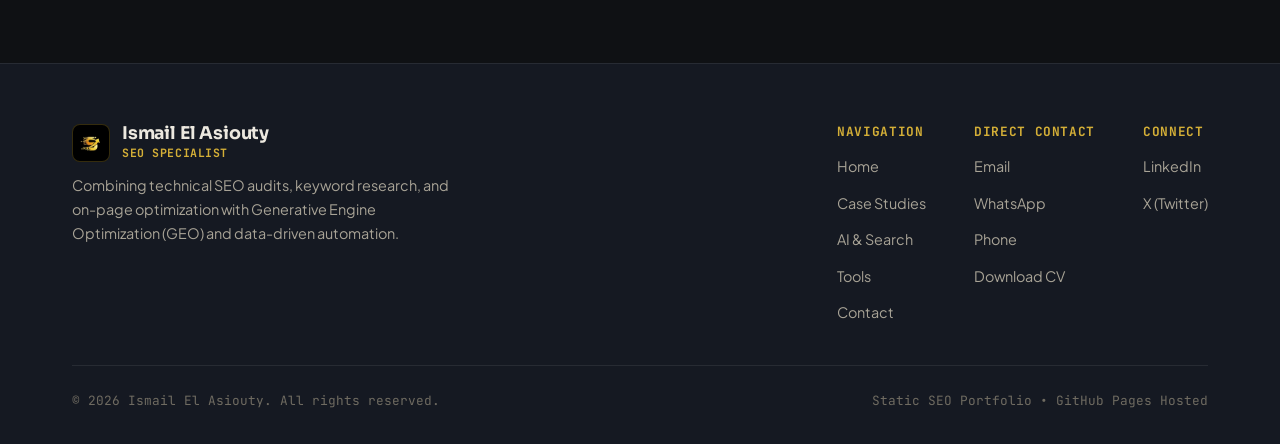
==== commit 794fa97a: "feat(hero): implement authentic Image 3 command center card design, resolve mobile grid and sticky n" ====
--- a/index.html
+++ b/index.html
@@ -206,31 +206,20 @@
                 </svg>
               </div>
 
-              <!-- Authentic Google Live Search & AI Overview Simulator -->
+              <!-- Authentic Google Live Search & AI Overview Simulator (Image 3 Command Center) -->
               <div class="hero-search-simulator">
                 <!-- Search Bar with Live Typewriter -->
-                <div class="sim-search-bar" role="search" aria-label="Authentic Google Search Simulation">
+                <div class="sim-search-bar" role="search" aria-label="AI Search Engine Simulation">
                   <div class="sim-search-input-wrap">
-                    <!-- Official Google 'G' Multi-Color Icon -->
-                    <svg class="sim-google-g" viewBox="0 0 24 24" width="20" height="20" aria-hidden="true">
-                      <path fill="#4285F4" d="M23.745 12.27c0-.7-.06-1.4-.19-2.07H12v4.51h6.6c-.29 1.52-1.14 2.8-2.4 3.65v3.03h3.88c2.27-2.09 3.665-5.17 3.665-9.12z"/>
-                      <path fill="#34A853" d="M12 24c3.24 0 5.95-1.08 7.93-2.91l-3.88-3.03c-1.08.72-2.45 1.16-4.05 1.16-3.12 0-5.77-2.1-6.72-4.93H1.26v3.13C3.26 21.36 7.33 24 12 24z"/>
-                      <path fill="#FBBC05" d="M5.28 14.29c-.25-.72-.38-1.49-.38-2.29s.14-1.57.38-2.29V6.58H1.26C.46 8.18 0 9.99 0 12s.46 3.82 1.26 5.42l4.02-3.13z"/>
-                      <path fill="#EA4335" d="M12 4.75c1.77 0 3.35.61 4.6 1.8l3.42-3.42C17.95 1.19 15.24 0 12 0 7.33 0 3.26 2.64 1.26 6.58l4.02 3.13c.95-2.83 3.6-4.96 6.72-4.96z"/>
+                    <!-- Amber Magnifying Glass Icon -->
+                    <svg class="sim-search-glass" viewBox="0 0 24 24" width="18" height="18" fill="none" stroke="currentColor" stroke-width="2.2" stroke-linecap="round" stroke-linejoin="round" aria-hidden="true">
+                      <circle cx="11" cy="11" r="8"></circle>
+                      <line x1="21" y1="21" x2="16.65" y2="16.65"></line>
                     </svg>
-                    <span id="hero-query-display" class="sim-query-display">SEO</span><span class="sim-cursor"></span>
+                    <span id="hero-query-display" class="sim-query-display">Best SEO Specialist</span><span class="sim-cursor"></span>
                   </div>
-                  <div class="sim-search-actions" aria-hidden="true">
-                    <!-- Google Mic SVG -->
-                    <svg class="sim-action-icon sim-mic-icon" viewBox="0 0 24 24" width="18" height="18" fill="currentColor">
-                      <path d="M12 14c1.66 0 3-1.34 3-3V5c0-1.66-1.34-3-3-3S9 3.34 9 5v6c0 1.66 1.34 3 3 3z"/>
-                      <path d="M17 11c0 2.76-2.24 5-5 5s-5-2.24-5-5H5c0 3.53 2.61 6.43 6 6.92V21h2v-3.08c3.39-.49 6-3.39 6-6.92h-2z"/>
-                    </svg>
-                    <!-- Google Lens SVG -->
-                    <svg class="sim-action-icon sim-lens-icon" viewBox="0 0 24 24" width="18" height="18" fill="none" stroke="currentColor" stroke-width="2" stroke-linecap="round" stroke-linejoin="round">
-                      <path d="M23 19a2 2 0 0 1-2 2H3a2 2 0 0 1-2-2V8a2 2 0 0 1 2-2h4l2-3h6l2 3h4a2 2 0 0 1 2 2z"/>
-                      <circle cx="12" cy="13" r="4"/>
-                    </svg>
+                  <div class="sim-search-tag">
+                    <span class="ai-indexing-badge" data-i18n="sim.ai_indexing">AI INDEXING</span>
                   </div>
                 </div>
 
@@ -239,45 +228,62 @@
                   <div id="sim-scan-progress" class="sim-scan-progress"></div>
                 </div>
 
-                <!-- Top Ranking Organic Result Card -->
+                <!-- AI Overview & Rank #1 Result Card -->
                 <div class="sim-result-card">
-                  <div class="sim-result-header">
-                    <div class="sim-url-row">
-                      <div class="sim-favicon">
-                        <img src="assets/images/logo-transparent.png" alt="Logo" width="20" height="20">
-                      </div>
-                      <div class="sim-url-text">
-                        <span class="sim-url-site" data-i18n="sim.site_name">Ismail El Asiouty</span>
-                        <span class="sim-url-path">https://isamilelasiouty.github.io/Isamilelasiouty-portfolio-/</span>
+                  <!-- Badges Top Header -->
+                  <div class="sim-badge-row">
+                    <div class="ai-overview-badge">
+                      <span class="ai-overview-star">✦</span>
+                      <span data-i18n="sim.ai_overview">AI Overview • Top Citation</span>
+                    </div>
+                    <div id="hero-rank-badge" class="rank-badge rank-badge-glow" data-i18n="sim.rank">Rank #1</div>
+                  </div>
+
+                  <!-- Verified URL Row -->
+                  <div class="sim-url-row">
+                    <div class="sim-url-left">
+                      <div class="sim-source-icon">S</div>
+                      <div class="sim-url-path-wrap">
+                        <span class="sim-url-domain">https://isamilelasiouty.github.io</span>
+                        <span class="sim-url-sub">&gt; seo-specialist</span>
                       </div>
                     </div>
-                    <div class="sim-header-badges">
-                      <span id="hero-rank-badge" class="rank-badge">Rank #1</span>
+                    <div class="sim-verified-tag">
+                      <svg width="13" height="13" viewBox="0 0 24 24" fill="none" stroke="currentColor" stroke-width="3" stroke-linecap="round" stroke-linejoin="round" aria-hidden="true"><polyline points="20 6 9 17 4 12"></polyline></svg>
+                      <span data-i18n="sim.verified">Verified</span>
                     </div>
                   </div>
+
+                  <!-- Result Title -->
                   <h3 class="sim-title">
-                    <a href="index.html" class="sim-title-link" id="hero-result-title">Ismail El Asiouty</a>
+                    <a href="index.html" class="sim-title-link">
+                      <span id="hero-title-prefix" data-i18n="sim.title_prefix">Ismail El Asiouty &mdash; </span><span class="text-gold" id="hero-title-suffix" data-i18n="sim.title_suffix">SEO Specialist &amp; Search Architect</span>
+                    </a>
                   </h3>
+
+                  <!-- Snippet -->
                   <p class="sim-snippet" id="hero-result-snippet" data-i18n="sim.snippet">
-                    Product-minded SEO Specialist with proven success optimizing 23+ websites across diverse industries. Scaled GSC performance: <strong>+177% clicks</strong>, <strong>+173% impressions</strong>, avg position 9.2 to 5.2. Founder of “SEO GPS” automation platform.
+                    Proven organic growth: <strong>+177% clicks</strong>, 4 positions <strong>higher</strong>, and technical authority across 15+ domains. Optimized for Google AI Overviews &amp; Answer Engines.
                   </p>
-                  <div class="sim-sitelinks-grid">
-                    <a href="case-studies.html" class="sim-sitelink-badge">
-                      <span data-i18n="sim.sitelink_cases">Case Studies</span>
-                      <strong style="color:var(--green);">+177% Clicks</strong>
-                    </a>
-                    <a href="https://isamilelasiouty.github.io/seo-gps/" target="_blank" rel="noopener" class="sim-sitelink-badge">
-                      <span data-i18n="sim.sitelink_gps">SEO GPS Platform</span>
-                      <strong style="color:var(--gold);">Live Tool &rarr;</strong>
-                    </a>
-                    <a href="ai-search.html" class="sim-sitelink-badge">
-                      <span data-i18n="sim.sitelink_ai">AI &amp; GEO Engine</span>
-                      <strong style="color:var(--text-2);">AEO / LLM</strong>
-                    </a>
-                    <a href="contact.html" class="sim-sitelink-badge">
-                      <span data-i18n="sim.sitelink_contact">Contact Ismail</span>
-                      <strong style="color:var(--gold);">Hire Specialist</strong>
-                    </a>
+
+                  <!-- 4-Item Metric Grid -->
+                  <div class="ai-stat-grid">
+                    <div class="ai-stat-pill">
+                      <span class="ai-stat-label" data-i18n="sim.stat_health_name">Healthcare</span>
+                      <strong class="ai-stat-val val-green" data-i18n="sim.stat_health_val">+177%</strong>
+                    </div>
+                    <div class="ai-stat-pill">
+                      <span class="ai-stat-label" data-i18n="sim.stat_travel_name">Travel</span>
+                      <strong class="ai-stat-val val-green" data-i18n="sim.stat_travel_val">+71%</strong>
+                    </div>
+                    <div class="ai-stat-pill">
+                      <span class="ai-stat-label" data-i18n="sim.stat_ecom_name">E-Commerce</span>
+                      <strong class="ai-stat-val val-gold" data-i18n="sim.stat_ecom_val">36k SKUs</strong>
+                    </div>
+                    <div class="ai-stat-pill">
+                      <span class="ai-stat-label" data-i18n="sim.stat_auto_name">Automation</span>
+                      <strong class="ai-stat-val val-gold" data-i18n="sim.stat_auto_val">8+ Tools</strong>
+                    </div>
                   </div>
                 </div>
               </div>
--- a/assets/css/main.css
+++ b/assets/css/main.css
@@ -1,3 +1,9 @@
+html, body {
+  overflow-x: hidden !important;
+  max-width: 100vw !important;
+  width: 100% !important;
+}
+
 /* ==========================================================================
    ISMAIL EL ASIOUTY - SEO SPECIALIST PORTFOLIO
    Design System: Calm Premium Command Center
@@ -918,13 +924,13 @@
 }
 
 /* --------------------------------------------------------------------------
-   9.1 LIVE SEARCH & AI OVERVIEW AUTOMATION SIMULATOR (AUTHENTIC GOOGLE SERP)
+   9.1 LIVE SEARCH & AI OVERVIEW AUTOMATION SIMULATOR (IMAGE 3 COMMAND CENTER)
    -------------------------------------------------------------------------- */
 .hero-search-simulator {
   background: var(--surface-2);
   border: 1px solid rgba(212, 175, 55, 0.35);
   border-radius: var(--radius-lg);
-  padding: 20px;
+  padding: 18px 20px;
   position: relative;
   overflow: hidden;
   box-shadow: 0 10px 32px rgba(0, 0, 0, 0.45), 0 0 24px rgba(212, 175, 55, 0.12);
@@ -936,53 +942,54 @@
   box-shadow: 0 12px 36px rgba(0, 0, 0, 0.5), 0 0 32px rgba(212, 175, 55, 0.22);
 }
 
-/* Authentic Google Search Bar */
+/* Authentic Interactive Search Bar */
 .sim-search-bar {
   display: flex;
   align-items: center;
   justify-content: space-between;
   gap: 12px;
-  background: #202124;
-  border: 1px solid rgba(255, 255, 255, 0.16);
+  background: rgba(18, 22, 30, 0.95);
+  border: 1px solid rgba(212, 175, 55, 0.28);
   border-radius: 999px;
-  padding: 10px 18px;
+  padding: 9px 16px;
   margin-bottom: 12px;
-  box-shadow: 0 1px 6px rgba(0, 0, 0, 0.35);
+  box-shadow: 0 2px 8px rgba(0, 0, 0, 0.35);
   position: relative;
   transition: border-color var(--transition-fast), box-shadow var(--transition-fast);
 }
 
 [data-theme="light"] .sim-search-bar {
-  background: #ffffff;
-  border: 1px solid #dfe1e5;
-  box-shadow: 0 1px 6px rgba(32, 33, 36, 0.18);
+  background: #f1f3f4;
+  border: 1px solid rgba(0, 0, 0, 0.12);
+  box-shadow: 0 1px 6px rgba(32, 33, 36, 0.12);
 }
 
 .sim-search-bar:focus-within,
 .sim-search-bar:hover {
   border-color: rgba(212, 175, 55, 0.6);
-  box-shadow: 0 1px 10px rgba(212, 175, 55, 0.22);
+  box-shadow: 0 2px 14px rgba(212, 175, 55, 0.25);
 }
 
 .sim-search-input-wrap {
   display: flex;
   align-items: center;
-  gap: 12px;
+  gap: 10px;
   flex: 1;
   min-width: 0;
   overflow: hidden;
 }
 
-.sim-google-g {
-  width: 20px;
-  height: 20px;
+.sim-search-glass {
+  width: 18px;
+  height: 18px;
+  color: var(--gold);
   flex-shrink: 0;
 }
 
 .sim-query-display {
-  font-family: var(--font-body);
-  font-size: 0.95rem;
-  font-weight: 500;
+  font-family: var(--font-mono);
+  font-size: 0.94rem;
+  font-weight: 700;
   color: var(--text);
   white-space: nowrap;
   overflow: hidden;
@@ -1004,26 +1011,23 @@
   50%, 100% { opacity: 0; }
 }
 
-.sim-search-actions {
-  display: flex;
-  align-items: center;
-  gap: 10px;
-  color: var(--text-3);
+.sim-search-tag {
+  display: flex;
+  align-items: center;
   flex-shrink: 0;
 }
 
-.sim-action-icon {
-  width: 17px;
-  height: 17px;
-  color: var(--gold);
-}
-
-.sim-mic-icon {
-  color: #EA4335;
-}
-
-.sim-lens-icon {
-  color: #4285F4;
+.ai-indexing-badge {
+  background: rgba(127, 209, 174, 0.12);
+  color: #7FD1AE;
+  border: 1px solid rgba(127, 209, 174, 0.35);
+  border-radius: 6px;
+  padding: 3px 9px;
+  font-size: 0.68rem;
+  font-family: var(--font-mono);
+  font-weight: 700;
+  letter-spacing: 0.06em;
+  white-space: nowrap;
 }
 
 /* Radar Scan Progress Bar */
@@ -1040,167 +1044,230 @@
 .sim-scan-progress {
   width: 0%;
   height: 100%;
-  background: linear-gradient(90deg, #4285F4, #34A853, var(--gold));
+  background: linear-gradient(90deg, #4285F4, var(--green), var(--gold));
   transition: width 0.3s ease;
 }
 
-/* Google Search Organic Result Card */
+/* AI Overview & Rank #1 Result Card */
 .sim-result-card {
-  background: rgba(21, 25, 34, 0.95);
-  border: 1px solid rgba(212, 175, 55, 0.22);
-  border-radius: var(--radius-md);
-  padding: 18px 20px;
+  background: #151922;
+  border: 1px solid rgba(255, 255, 255, 0.08);
+  border-radius: 16px;
+  padding: 16px 18px;
   position: relative;
   transition: all 0.3s ease;
 }
 
 [data-theme="light"] .sim-result-card {
-  background: #ffffff;
+  background: #faf9f6;
   border-color: rgba(0, 0, 0, 0.08);
 }
 
-.sim-result-header {
+.sim-badge-row {
   display: flex;
   align-items: center;
   justify-content: space-between;
+  gap: 8px;
+  margin-bottom: 12px;
+}
+
+.ai-overview-badge {
+  background: rgba(212, 175, 55, 0.08);
+  color: var(--gold-light);
+  border: 1px solid rgba(212, 175, 55, 0.35);
+  border-radius: 999px;
+  padding: 4px 12px;
+  font-size: 0.72rem;
+  font-weight: 600;
+  font-family: var(--font-mono);
+  display: inline-flex;
+  align-items: center;
+  gap: 6px;
+}
+
+.ai-overview-star {
+  color: var(--gold);
+}
+
+.rank-badge-glow {
+  background: linear-gradient(135deg, #F5C842, #D4AF37) !important;
+  color: #0F1114 !important;
+  font-weight: 800 !important;
+  font-size: 0.78rem !important;
+  font-family: var(--font-mono) !important;
+  padding: 4px 14px !important;
+  border-radius: 999px !important;
+  box-shadow: 0 0 16px rgba(245, 200, 66, 0.45) !important;
+  display: inline-flex !important;
+  align-items: center !important;
+  white-space: nowrap !important;
+  transition: transform 0.25s ease;
+}
+
+/* Verified URL Row */
+.sim-url-row {
+  display: flex;
+  align-items: center;
+  justify-content: space-between;
+  gap: 8px;
   margin-bottom: 8px;
-}
-
-.sim-url-row {
-  display: flex;
-  align-items: center;
-  gap: 10px;
   min-width: 0;
 }
 
-.sim-favicon {
-  width: 26px;
-  height: 26px;
-  border-radius: 50%;
-  background: #11151C;
+.sim-url-left {
+  display: flex;
+  align-items: center;
+  gap: 8px;
+  min-width: 0;
+  flex: 1;
+  overflow: hidden;
+}
+
+.sim-source-icon {
+  width: 20px;
+  height: 20px;
+  border-radius: 4px;
+  background: rgba(212, 175, 55, 0.15);
   border: 1px solid rgba(212, 175, 55, 0.4);
+  color: var(--gold);
+  font-size: 0.72rem;
+  font-weight: 800;
+  font-family: var(--font-mono);
   display: flex;
   align-items: center;
   justify-content: center;
   flex-shrink: 0;
-  padding: 3px;
-}
-
-.sim-favicon img {
-  width: 100%;
-  height: 100%;
-  object-fit: contain;
-}
-
-.sim-url-text {
-  display: flex;
-  flex-direction: column;
-  line-height: 1.25;
-  overflow: hidden;
-}
-
-.sim-url-site {
-  font-family: var(--font-body);
-  font-size: 0.82rem;
-  font-weight: 600;
-  color: var(--text);
-  white-space: nowrap;
-}
-
-.sim-url-path {
-  font-family: var(--font-mono);
-  font-size: 0.7rem;
-  color: var(--text-3);
-  white-space: nowrap;
+}
+
+.sim-url-path-wrap {
+  display: flex;
+  align-items: center;
+  gap: 5px;
+  min-width: 0;
   overflow: hidden;
   text-overflow: ellipsis;
-}
-
-.sim-header-badges {
-  display: flex;
-  align-items: center;
-  gap: 8px;
+  white-space: nowrap;
+  font-family: var(--font-mono);
+  font-size: 0.74rem;
+}
+
+.sim-url-domain {
+  color: var(--text-3);
+  overflow: hidden;
+  text-overflow: ellipsis;
+}
+
+.sim-url-sub {
+  color: var(--text-3);
+}
+
+.sim-verified-tag {
+  color: #7FD1AE;
+  font-size: 0.76rem;
+  font-weight: 700;
+  font-family: var(--font-mono);
+  display: inline-flex;
+  align-items: center;
+  gap: 4px;
   flex-shrink: 0;
-}
-
-.rank-badge {
-  font-family: var(--font-mono);
-  font-weight: 800;
-  font-size: 0.78rem;
-  padding: 3px 10px;
-  background: linear-gradient(135deg, var(--gold), var(--gold-light));
-  color: #0F1114;
-  border-radius: 999px;
-  display: inline-flex;
-  align-items: center;
-  gap: 4px;
-  box-shadow: 0 0 12px rgba(212, 175, 55, 0.3);
   white-space: nowrap;
 }
 
+/* Title & Snippet */
 .sim-title {
   font-family: var(--font-heading);
-  font-size: 1.25rem;
+  font-size: 1.15rem;
   font-weight: 700;
-  margin-bottom: 6px;
-  line-height: 1.3;
+  line-height: 1.35;
+  margin: 10px 0 6px;
+  color: var(--text);
 }
 
 .sim-title-link {
-  color: #8ab4f8; /* Google signature blue */
+  color: var(--text);
   text-decoration: none;
-  transition: color var(--transition-fast);
+  display: block;
 }
 
 .sim-title-link:hover {
-  text-decoration: underline;
-  color: #aecbfa;
-}
-
+  text-decoration: none;
+}
+
+.sim-title .text-gold,
+.sim-title-link .text-gold {
+  color: var(--gold);
+}
+
+[data-theme="light"] .sim-title,
 [data-theme="light"] .sim-title-link {
-  color: #1a0dab;
-}
-
-[data-theme="light"] .sim-title-link:hover {
-  color: #1a0dab;
+  color: #11151C;
+}
+[data-theme="light"] .sim-title .text-gold,
+[data-theme="light"] .sim-title-link .text-gold {
+  color: #8c6d1f;
 }
 
 .sim-snippet {
-  font-size: 0.88rem;
+  font-size: 0.85rem;
+  line-height: 1.55;
   color: var(--text-2);
-  line-height: 1.55;
   margin: 6px 0 14px;
 }
 
-.sim-sitelinks-grid {
+.sim-snippet strong {
+  color: var(--text);
+  font-weight: 700;
+}
+
+[data-theme="light"] .sim-snippet strong {
+  color: #11151C;
+}
+
+/* 4-Item Metric Grid */
+.ai-stat-grid {
   display: grid;
   grid-template-columns: 1fr 1fr;
   gap: 8px;
-  margin-top: 14px;
-  padding-top: 14px;
-  border-top: 1px solid var(--border);
-}
-
-.sim-sitelink-badge {
-  font-family: var(--font-mono);
-  font-size: 0.75rem;
-  color: var(--text);
-  background: var(--surface-2);
-  border: 1px solid rgba(212, 175, 55, 0.22);
+  margin-top: 12px;
+}
+
+.ai-stat-pill {
+  background: rgba(255, 255, 255, 0.02);
+  border: 1px solid rgba(212, 175, 55, 0.16);
   border-radius: 8px;
-  padding: 7px 10px;
+  padding: 6px 12px;
   display: flex;
   align-items: center;
   justify-content: space-between;
-  text-decoration: none;
-  transition: all var(--transition-fast);
-}
-
-.sim-sitelink-badge:hover {
-  border-color: var(--gold);
-  background: var(--surface);
-  transform: translateY(-1px);
+  font-family: var(--font-mono);
+  font-size: 0.78rem;
+}
+
+[data-theme="light"] .ai-stat-pill {
+  background: #ffffff;
+  border-color: rgba(212, 175, 55, 0.25);
+}
+
+.ai-stat-label {
   color: var(--gold-light);
+}
+
+[data-theme="light"] .ai-stat-label {
+  color: #8c6d1f;
+}
+
+.ai-stat-val.val-green {
+  color: #7FD1AE;
+  font-weight: 700;
+}
+
+.ai-stat-val.val-gold {
+  color: #F6EDD9;
+  font-weight: 700;
+}
+
+[data-theme="light"] .ai-stat-val.val-gold {
+  color: #1a1a1a;
 }
 
 .hero-portrait-frame {
@@ -1505,21 +1572,39 @@
    -------------------------------------------------------------------------- */
 .case-nav-sticky {
   position: sticky;
-  top: 72px;
+  top: 64px;
   z-index: 50;
   background: var(--bg);
   border-bottom: 1px solid var(--border);
-  padding: 12px 0;
-  margin-bottom: 40px;
+  padding: 10px 0;
+  margin-bottom: 32px;
+  width: 100% !important;
+  max-width: 100vw !important;
+  overflow: hidden !important;
+  contain: paint !important;
+}
+
+.case-nav-sticky .container,
+.case-nav-sticky nav {
+  max-width: 100% !important;
+  overflow: hidden !important;
 }
 
 .case-nav-list {
   display: flex;
   align-items: center;
-  gap: 12px;
+  gap: 8px;
   list-style: none;
-  overflow-x: auto;
+  overflow-x: auto !important;
+  -webkit-overflow-scrolling: touch;
   white-space: nowrap;
+  padding: 4px 2px 6px;
+  scrollbar-width: none;
+  -ms-overflow-style: none;
+}
+
+.case-nav-list::-webkit-scrollbar {
+  display: none !important;
 }
 
 .case-nav-btn {
@@ -2448,36 +2533,57 @@
     max-width: 100%;
     display: block;
   }
-  .rank-badge {
-    font-size: 0.72rem;
+  .sim-badge-row {
+    display: flex;
+    align-items: center;
+    justify-content: space-between;
+    gap: 6px;
+    flex-wrap: nowrap;
+    margin-bottom: 8px;
+  }
+  .ai-overview-badge {
     padding: 3px 8px;
+    font-size: 0.65rem;
+    white-space: nowrap;
+  }
+  .rank-badge-glow {
+    padding: 3px 10px !important;
+    font-size: 0.72rem !important;
+  }
+  .sim-url-row {
+    display: flex;
+    align-items: center;
+    justify-content: space-between;
+    gap: 6px;
+    flex-wrap: nowrap;
+  }
+  .sim-url-domain {
+    font-size: 0.68rem;
+  }
+  .sim-url-sub {
+    font-size: 0.68rem;
+  }
+  .sim-verified-tag {
+    font-size: 0.7rem;
+    white-space: nowrap;
   }
   .sim-title {
-    font-size: 1.08rem;
-    line-height: 1.3;
-    margin: 6px 0;
+    font-size: 0.98rem;
   }
   .sim-snippet {
     font-size: 0.82rem;
     line-height: 1.5;
-    margin: 6px 0 12px;
-  }
-  .sim-sitelinks-grid {
-    grid-template-columns: 1fr !important;
-    gap: 7px !important;
-    margin-top: 10px;
-    padding-top: 10px;
-  }
-  .sim-sitelink-badge {
-    display: flex;
-    justify-content: space-between;
-    align-items: center;
-    width: 100%;
-    padding: 8px 12px;
-    font-size: 0.78rem;
-    border-radius: 8px;
-  }
-
+    margin: 4px 0 10px;
+  }
+  .ai-stat-grid {
+    display: grid !important;
+    grid-template-columns: 1fr 1fr !important;
+    gap: 6px !important;
+  }
+  .ai-stat-pill {
+    padding: 5px 8px;
+    font-size: 0.72rem;
+  }
   /* Proof Strip */
   .proof-strip {
     padding: 24px 0;
